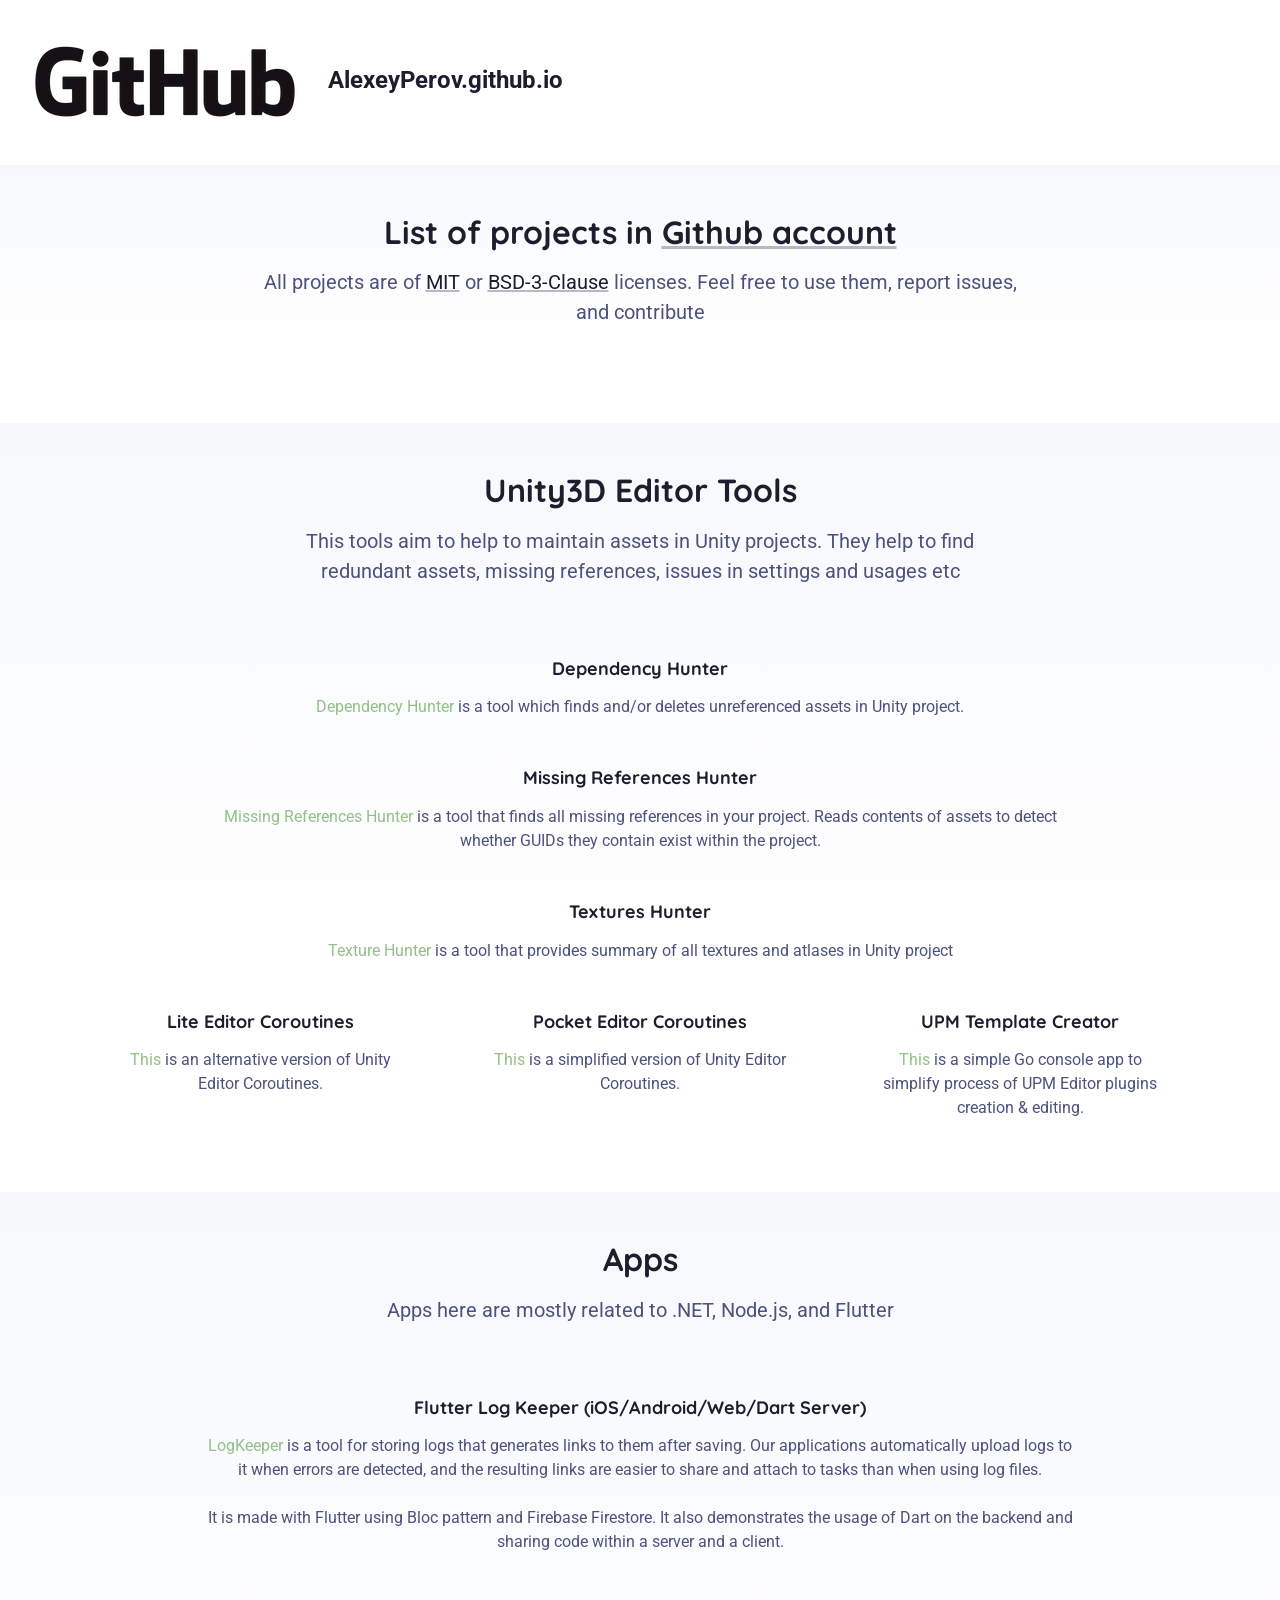
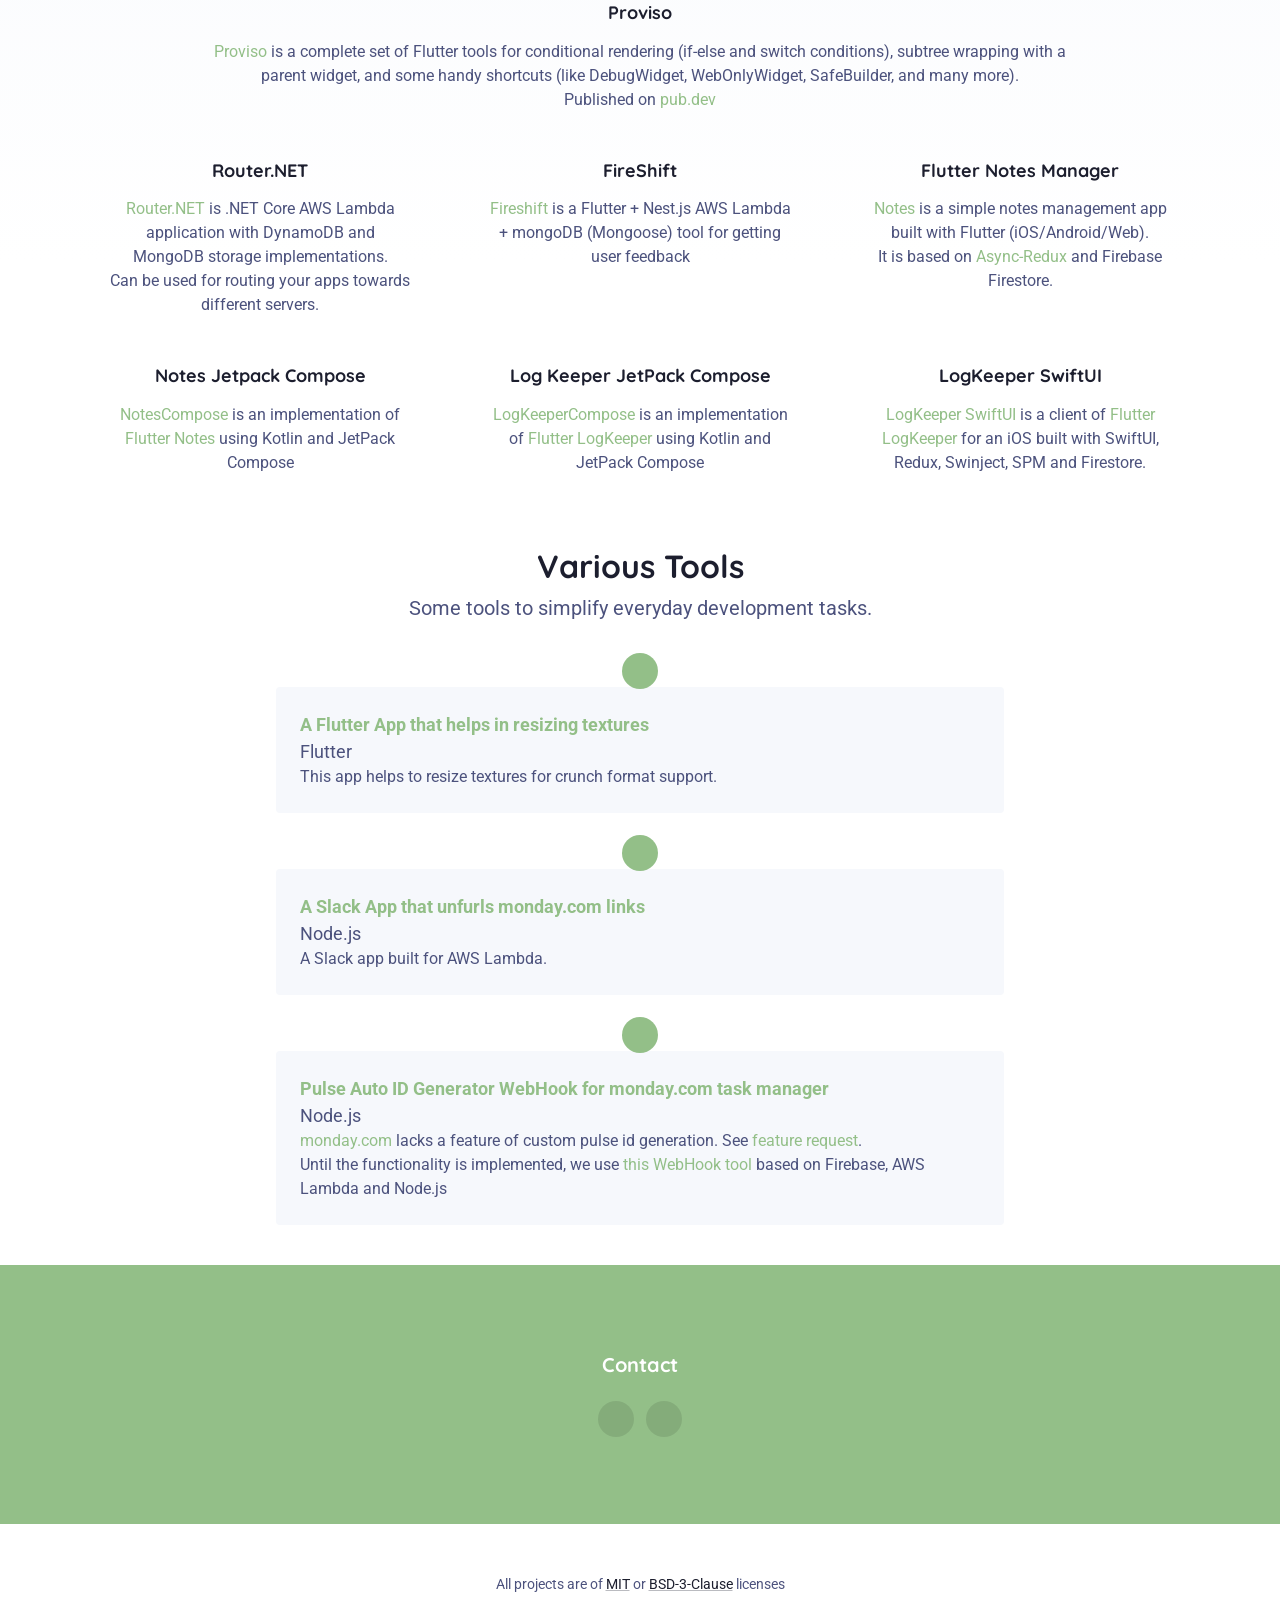
==== index.html @ a3d883c5 "Layout fixed (center alignment) and cleanup performed" ====
<!DOCTYPE html>
<html lang="en">
<head>
    <title>AlexeyPerov.github.io</title>

    <meta charset="utf-8">
    <meta name="viewport" content="width=device-width, initial-scale=1.0">
    <meta name="description" content="AlexeyPerov.github.io">
    <meta name="author" content="Alexey Perov">
    <link rel="shortcut icon" href="favicon.ico">

    <link href="https://fonts.googleapis.com/css?family=Quicksand:700|Roboto:400,400i,700&display=swap" rel="stylesheet">
    <script defer src="assets/fontawesome/js/all.min.js"></script>
    <link rel="stylesheet" href="assets/css/theme.css">

</head>

<body>
    <header class="header">
        <div class="branding">
            <div class="container-fluid position-relative py-3">
                <div class="logo-wrapper">
                    <div class="site-logo">
                        <a class="navbar-brand" href="https://github.com/AlexeyPerov">
                            <img class="logo-icon mr-2" src="assets/images/GitHub_Logo.png" alt="logo">
                            <span class="logo-text">AlexeyPerov.github.io</span>
                        </a>
                    </div>
                </div>
            </div>
        </div>
    </header>

    <section id="projects-section" class="samples-section theme-bg-light-gradient">
        <div class="container py-5">
            <h2 class="section-heading text-center mb-3">List of projects in <a class="theme-link" href="https://github.com/AlexeyPerov">Github account</a></h2>
            <div class="section-intro single-col-max mx-auto text-center mb-5">All projects are of <a class="theme-link" href="https://opensource.org/licenses/MIT">MIT</a> or <a class="theme-link" href="https://opensource.org/licenses/BSD-3-Clause">BSD-3-Clause</a> licenses. Feel free to use them, report issues, and contribute</div>
        </div>
    </section>

    <section id="unity-tools-section" class="samples-section theme-bg-light-gradient">
	    <div class="container py-5">
		    <h2 class="section-heading text-center mb-3">Unity3D Editor Tools</h2>
		    <div class="section-intro single-col-max mx-auto text-center mb-5">This tools aim to help to maintain assets in Unity projects. They help to find redundant assets, missing references, issues in settings and usages etc</div>
		    <div class="row text-center justify-content-center">

			    <div class="item col-12 col-lg-10">
				    <div class="item-inner p-3 p-lg-4">
					    <div class="item-header mb-3">
						    <div class="item-icon"><a href="https://github.com/AlexeyPerov/Unity-Dependencies-Hunter"><i class="fas fa-laptop-code" aria-hidden="true"></i></a></div>
						    <h3 class="item-heading">Dependency Hunter</h3>
					    </div>
					    <div class="item-desc">
							<a href="https://github.com/AlexeyPerov/Unity-Dependencies-Hunter">Dependency Hunter</a> is a tool which finds and/or deletes unreferenced assets in Unity project.
					    </div>
				    </div>
			    </div>

				<div class="item col-12 col-lg-10">
					<div class="item-inner p-3 p-lg-4">
						<div class="item-header mb-3">
							<div class="item-icon"><a href="https://github.com/AlexeyPerov/Unity-MissingReferences-Hunter"><i class="fas fa-laptop-code" aria-hidden="true"></i></a></div>
							<h3 class="item-heading">Missing References Hunter</h3>
						</div>
						<div class="item-desc">
							<a href="https://github.com/AlexeyPerov/Unity-MissingReferences-Hunter">Missing References Hunter</a> is a tool that finds all missing references in your project. Reads contents of assets to detect whether GUIDs they contain exist within the project.
						</div>
					</div>
				</div>


				<div class="item col-12 col-lg-10">
					<div class="item-inner p-3 p-lg-4">
						<div class="item-header mb-3">
							<div class="item-icon"><a href="https://github.com/AlexeyPerov/Unity-Textures-Hunter"><i class="fas fa-laptop-code" aria-hidden="true"></i></a></div>
							<h3 class="item-heading">Textures Hunter</h3>
						</div>
						<div class="item-desc">
							<a href="https://github.com/AlexeyPerov/Unity-Textures-Hunter">Texture Hunter</a> is a tool that provides summary of all textures and atlases in Unity project
						</div>
					</div>
				</div>

				<div class="item col-12 col-md-6 col-lg-4">
					<div class="item-inner p-3 p-lg-4">
						<div class="item-header mb-3">
							<div class="item-icon"><a href="https://github.com/AlexeyPerov/Unity-Lite-Editor-Coroutines"><i class="fas fa-laptop-code" aria-hidden="true"></i></a></div>
							<h3 class="item-heading">Lite Editor Coroutines</h3>
						</div>
						<div class="item-desc">
							<a href="https://github.com/AlexeyPerov/Unity-Lite-Editor-Coroutines">This</a> is an alternative version of Unity Editor Coroutines.
						</div>
					</div>
				</div>

				<div class="item col-12 col-md-6 col-lg-4">
					<div class="item-inner p-3 p-lg-4">
						<div class="item-header mb-3">
							<div class="item-icon"><a href="https://github.com/AlexeyPerov/Unity-Pocket-Editor-Coroutines"><i class="fas fa-laptop-code" aria-hidden="true"></i></a></div>
							<h3 class="item-heading">Pocket Editor Coroutines</h3>
						</div>
						<div class="item-desc">
							<a href="https://github.com/AlexeyPerov/Unity-Pocket-Editor-Coroutines">This</a> is a simplified version of Unity Editor Coroutines.
						</div>
					</div>
				</div>

				<div class="item col-12 col-md-6 col-lg-4">
					<div class="item-inner p-3 p-lg-4">
						<div class="item-header mb-3">
							<div class="item-icon"><a href="https://github.com/AlexeyPerov/Unity-Pocket-Editor-Coroutines"><i class="fa fa-sticky-note" aria-hidden="true"></i></a></div>
							<h3 class="item-heading">UPM Template Creator</h3>
						</div>
						<div class="item-desc">
							<a href="https://github.com/AlexeyPerov/Unity-Pocket-Editor-Coroutines">This</a> is a simple Go console app to simplify process of UPM Editor plugins creation & editing.
						</div>
					</div>
				</div>

		    </div>
	    </div>
    </section>

    <section id="apps-section" class="samples-section theme-bg-light-gradient">
	    <div class="container py-5">
		    <h2 class="section-heading text-center mb-3">Apps</h2>
		    <div class="section-intro single-col-max mx-auto text-center mb-5">Apps here are mostly related to .NET, Node.js, and Flutter</div>
		    <div class="row text-center justify-content-center">

			    <div class="item col-12 col-lg-10">
				    <div class="item-inner p-3 p-lg-4">
					    <div class="item-header mb-3">
						    <div class="item-icon"><a href="https://github.com/AlexeyPerov/Flutter-Log-Keeper-Tool"><i class="fas fa-laptop-code" aria-hidden="true"></i></a></div>
						    <h3 class="item-heading">Flutter Log Keeper (iOS/Android/Web/Dart Server)</h3>
					    </div>
					    <div class="item-desc">
							<a href="https://github.com/AlexeyPerov/Flutter-Log-Keeper-Tool">LogKeeper</a> is a tool for storing logs that generates links to them after saving.
							Our applications automatically upload logs to it when errors are detected, and the resulting links are easier to share and attach to tasks than when using log files.
							<br><br>It is made with Flutter using Bloc pattern and Firebase Firestore.
							It also demonstrates the usage of Dart on the backend and sharing code within a server and a client.
					    </div>
				    </div>
			    </div>

				<div class="item col-12 col-lg-10">
					<div class="item-inner p-3 p-lg-4">
						<div class="item-header mb-3">
							<div class="item-icon"><a href="https://github.com/AlexeyPerov/proviso"><i class="fas fa-laptop-code" aria-hidden="true"></i></a></div>
							<h3 class="item-heading">Proviso</h3>
						</div>
						<div class="item-desc">
							<a href="https://github.com/AlexeyPerov/proviso">Proviso</a> is a complete set of Flutter tools for conditional rendering (if-else and switch conditions),
							subtree wrapping with a parent widget, and some handy shortcuts (like DebugWidget, WebOnlyWidget, SafeBuilder, and many more).<br>
							Published on <a href="https://pub.dev/packages/proviso">pub.dev</a>
						</div>
					</div>
				</div>

				<div class="item col-12 col-md-6 col-lg-4">
					<div class="item-inner p-3 p-lg-4">
						<div class="item-header mb-3">
							<div class="item-icon"><a href="https://github.com/AlexeyPerov/Router.NET"><i class="fas fa-laptop-code" aria-hidden="true"></i></a></div>
							<h3 class="item-heading">Router.NET</h3>
						</div>
						<div class="item-desc">
							<a href="https://github.com/AlexeyPerov/Router.NET">Router.NET</a> is .NET Core AWS Lambda application with DynamoDB and MongoDB storage implementations.<br>
							Can be used for routing your apps towards different servers.
						</div>
					</div>
				</div>

				<div class="item col-12 col-md-6 col-lg-4">
					<div class="item-inner p-3 p-lg-4">
						<div class="item-header mb-3">
							<div class="item-icon"><a href="https://github.com/AlexeyPerov/FireShift"><i class="fas fa-laptop-code" aria-hidden="true"></i></a></div>
							<h3 class="item-heading">FireShift</h3>
						</div>
						<div class="item-desc">
							<a href="https://github.com/AlexeyPerov/FireShift">Fireshift</a> is a Flutter + Nest.js AWS Lambda + mongoDB (Mongoose) tool for getting user feedback
						</div>
					</div>
				</div>

				<div class="item col-12 col-md-6 col-lg-4">
					<div class="item-inner p-3 p-lg-4">
						<div class="item-header mb-3">
							<div class="item-icon"><a href="https://github.com/AlexeyPerov/Flutter-Notes"><i class="fa fa-sticky-note" aria-hidden="true"></i></a></div>
							<h3 class="item-heading">Flutter Notes Manager</h3>
						</div>
						<div class="item-desc">
							<a href="https://github.com/AlexeyPerov/Flutter-Notes">Notes</a> is a simple notes management app built with Flutter (iOS/Android/Web).
							<br>It is based on <a href="https://pub.dev/packages/async_redux">Async-Redux</a> and Firebase Firestore.
						</div>
					</div>
				</div>
			    <div class="item col-12 col-md-6 col-lg-4">
				    <div class="item-inner p-3 p-lg-4">
					    <div class="item-header mb-3">
						    <div class="item-icon"><a href="https://github.com/AlexeyPerov/NotesCompose"><i class="fa fa-sticky-note" aria-hidden="true"></i></a></div>
						    <h3 class="item-heading">Notes Jetpack Compose</h3>
					    </div>
					    <div class="item-desc">
							<a href="https://github.com/AlexeyPerov/NotesCompose">NotesCompose</a> is an implementation of <a href="https://github.com/AlexeyPerov/Flutter-Notes">Flutter Notes</a>
							using Kotlin and JetPack Compose
					    </div>
				    </div>
			    </div>

				<div class="item col-12 col-md-6 col-lg-4">
					<div class="item-inner p-3 p-lg-4">
						<div class="item-header mb-3">
							<div class="item-icon"><a href="https://github.com/AlexeyPerov/LogKeeper-JetPackCompose"><i class="fas fa-laptop-code" aria-hidden="true"></i></a></div>
							<h3 class="item-heading">Log Keeper JetPack Compose</h3>
						</div>
						<div class="item-desc">
							<a href="https://github.com/AlexeyPerov/LogKeeper-JetPackCompose">LogKeeperCompose</a> is an implementation of <a href="https://github.com/AlexeyPerov/Flutter-Log-Keeper-Tool">Flutter LogKeeper</a>
							using Kotlin and JetPack Compose
						</div>
					</div>
				</div>
				<div class="item col-12 col-md-6 col-lg-4">
					<div class="item-inner p-3 p-lg-4">
						<div class="item-header mb-3">
							<div class="item-icon"><a href="https://github.com/AlexeyPerov/LogKeeperSwift"><i class="fas fa-laptop-code" aria-hidden="true"></i></a></div>
							<h3 class="item-heading">LogKeeper SwiftUI</h3>
						</div>
						<div class="item-desc">
							<a href="https://github.com/AlexeyPerov/LogKeeperSwift">LogKeeper SwiftUI</a> is a client of <a href="https://github.com/AlexeyPerov/Flutter-Log-Keeper-Tool">Flutter LogKeeper</a> for an iOS built with SwiftUI, Redux, Swinject, SPM and Firestore.
						</div>
					</div>
				</div>

		    </div>
	    </div>
    </section>


    <section id="tools-section" class="tools-section">
	    <div class="container">
		    <h2 class="section-heading text-center">Various Tools</h2>
		    <div class="section-intro text-center single-col-max mx-auto mb-5">Some tools to simplify everyday development tasks.</div>
		    <div class="row justify-content-center">
			   
                <div class="item col-12 col-lg-8 p-3 mb-4">
					<div class="item-inner theme-bg-light rounded p-4">
						<div class="source media flex-column flex-md-row align-items-center">
							<div class="source-info media-body text-center text-md-left">
								<div class="source-title"><a href="https://github.com/AlexeyPerov/crunch_textures"><b>A Flutter App that helps in resizing textures</b></a></div>
								<div class="source-name">Flutter</div>
							</div>
						</div>
						<div class="item-desc">This app helps to resize textures for crunch format support.</div>
					</div>
                    <div class="icon-holder"><i class="fa fa-binoculars"></i></div>
                </div>
                <div class="item col-12 col-lg-8 p-3 mb-4">
					<div class="item-inner theme-bg-light rounded p-4">
						<div class="source media flex-column flex-md-row align-items-center">
							<div class="source-info media-body text-center text-md-left">
								<div class="source-title"><a href="https://github.com/AlexeyPerov/monday_slack_unfurl"><b>A Slack App that unfurls monday.com links</b></a></div>
								<div class="source-name">Node.js</div>
							</div>
						</div>
						<div class="item-desc">A Slack app built for AWS Lambda.</div>
					</div>
					<div class="icon-holder"><i class="fab fa-node-js"></i></div>
				</div>
                <div class="item col-12 col-lg-8 p-3 mb-4">
                    <div class="item-inner theme-bg-light rounded p-4">
                        <div class="source media flex-column flex-md-row align-items-center">
                            <div class="source-info media-body text-center text-md-left">
                                <div class="source-title"><a href="https://github.com/AlexeyPerov/Monday.com-Auto-ID-generator"><b>Pulse Auto ID Generator WebHook for monday.com task manager</b></a></div>
                                <div class="source-name">Node.js</div>
                            </div>
                        </div>
                        <div class="item-desc"><a href="https://monday.com/">monday.com</a> lacks a feature of custom pulse id generation. See <a href="https://community.monday.com/t/custom-numbering-of-pulses/855/35">feature request</a>.<br>
                            Until the functionality is implemented, we use <a href="https://github.com/AlexeyPerov/Monday.com-Auto-ID-generator">this WebHook tool</a> based on Firebase, AWS Lambda and Node.js
                        </div>
                    </div>
                    <div class="icon-holder"><i class="fab fa-node-js"></i></div>
                </div>
            </div>
        </div>
    </section>

    <section id="about-section" class="about-section section theme-bg-primary py-5">
        <div class="container py-3">
            <div class="author-bio single-col-max mx-auto">
                <div class="author-links text-center pt-4">
                    <h5 class="text-white mb-4">Contact</h5>
                    <ul class="social-list list-unstyled">
                        <li class="list-inline-item"><a href="https://www.linkedin.com/in/alexey-perov-4669b375/"><i class="fab fa-linkedin"></i></a></li>
                        <li class="list-inline-item"><a href="https://github.com/AlexeyPerov"><i class="fab fa-github-alt"></i></a></li>
                    </ul>
                </div>
            </div>
        </div>
    </section>

    <footer class="footer">
        <div class="footer-bottom text-center py-5">
            <small class="copyright">All projects are of <a class="theme-link" href="https://opensource.org/licenses/MIT">MIT</a> or <a class="theme-link" href="https://opensource.org/licenses/BSD-3-Clause">BSD-3-Clause</a> licenses</small>
        </div>
    </footer>

</body>
</html>
---- assets/css/theme.css ----
:root {
    --blue: #007bff;
    --indigo: #6610f2;
    --purple: #6f42c1;
    --pink: #e83e8c;
    --red: #dc3545;
    --orange: #fd7e14;
    --yellow: #ffc107;
    --green: #28a745;
    --teal: #20c997;
    --cyan: #17a2b8;
    --white: #fff;
    --gray: #9ea3c4;
    --gray-dark: #60669d;
    --primary: #93bf88;
    --secondary: #4c527d;
    --success: #28a745;
    --info: #17a2b8;
    --warning: #ffc107;
    --danger: #dc3545;
    --light: #fff;
    --dark: #60669d;
    --breakpoint-xs: 0;
    --breakpoint-sm: 576px;
    --breakpoint-md: 768px;
    --breakpoint-lg: 992px;
    --breakpoint-xl: 1200px;
    --font-family-sans-serif: -apple-system, BlinkMacSystemFont, "Segoe UI", Roboto, "Helvetica Neue", Arial, "Noto Sans", sans-serif, "Apple Color Emoji", "Segoe UI Emoji", "Segoe UI Symbol", "Noto Color Emoji";
    --font-family-monospace: SFMono-Regular, Menlo, Monaco, Consolas, "Liberation Mono", "Courier New", monospace
}

*, ::after, ::before {
    box-sizing: border-box
}

html {
    font-family: sans-serif;
    line-height: 1.15;
    -webkit-text-size-adjust: 100%;
    -webkit-tap-highlight-color: transparent
}

footer, header, main, section {
    display: block
}

body {
    margin: 0;
    font-family: -apple-system, BlinkMacSystemFont, "Segoe UI", Roboto, "Helvetica Neue", Arial, "Noto Sans", sans-serif, "Apple Color Emoji", "Segoe UI Emoji", "Segoe UI Symbol", "Noto Color Emoji";
    font-size: 1rem;
    font-weight: 400;
    line-height: 1.5;
    color: #1c1e2e;
    text-align: left;
    background-color: #fff
}

[tabindex="-1"]:focus:not(:focus-visible) {
    outline: 0 !important
}

h1, h2, h3, h4, h5, h6 {
    margin-top: 0;
    margin-bottom: .5rem
}

p {
    margin-top: 0;
    margin-bottom: 1rem
}

ul {
    margin-top: 0;
    margin-bottom: 1rem
}

ul ul {
    margin-bottom: 0
}

b {
    font-weight: bolder
}

small {
    font-size: 80%
}

a {
    color: #93bf88;
    text-decoration: none;
    background-color: transparent
}

a:hover {
    color: #b6450f;
    text-decoration: underline
}

a:not([href]):not([class]) {
    color: inherit;
    text-decoration: none
}

a:not([href]):not([class]):hover {
    color: inherit;
    text-decoration: none
}

code {
    font-family: SFMono-Regular, Menlo, Monaco, Consolas, "Liberation Mono", "Courier New", monospace;
    font-size: 1em
}

img {
    vertical-align: middle;
    border-style: none
}

[role=button] {
    cursor: pointer
}

[type=button], [type=reset], [type=submit] {
    -webkit-appearance: button
}

[type=button]:not(:disabled), [type=reset]:not(:disabled), [type=submit]:not(:disabled) {
    cursor: pointer
}

[type=button]::-moz-focus-inner, [type=reset]::-moz-focus-inner, [type=submit]::-moz-focus-inner {
    padding: 0;
    border-style: none
}

[type=number]::-webkit-inner-spin-button, [type=number]::-webkit-outer-spin-button {
    height: auto
}

[type=search] {
    outline-offset: -2px;
    -webkit-appearance: none
}

[type=search]::-webkit-search-decoration {
    -webkit-appearance: none
}

::-webkit-file-upload-button {
    font: inherit;
    -webkit-appearance: button
}

[hidden] {
    display: none !important
}

.h1, .h2, .h3, .h4, .h5, .h6, h1, h2, h3, h4, h5, h6 {
    margin-bottom: .5rem;
    font-weight: 500;
    line-height: 1.2
}

.h1, h1 {
    font-size: 2.5rem
}

.h2, h2 {
    font-size: 2rem
}

.h3, h3 {
    font-size: 1.75rem
}

.h4, h4 {
    font-size: 1.5rem
}

.h5, h5 {
    font-size: 1.25rem
}

.h6, h6 {
    font-size: 1rem
}

.display-1 {
    font-size: 6rem;
    font-weight: 300;
    line-height: 1.2
}

.display-2 {
    font-size: 5.5rem;
    font-weight: 300;
    line-height: 1.2
}

.display-3 {
    font-size: 4.5rem;
    font-weight: 300;
    line-height: 1.2
}

.display-4 {
    font-size: 3.5rem;
    font-weight: 300;
    line-height: 1.2
}

.small, small {
    font-size: 80%;
    font-weight: 400
}

.list-unstyled {
    padding-left: 0;
    list-style: none
}

.list-inline {
    padding-left: 0;
    list-style: none
}

.list-inline-item {
    display: inline-block
}

.list-inline-item:not(:last-child) {
    margin-right: .5rem
}

.img-fluid {
    max-width: 100%;
    height: auto
}

code {
    font-size: 87.5%;
    color: #e83e8c;
    word-wrap: break-word
}

a > code {
    color: inherit
}

.container, .container-fluid, .container-lg, .container-md {
    width: 100%;
    padding-right: 15px;
    padding-left: 15px;
    margin-right: auto;
    margin-left: auto
}

@media (min-width: 576px) {
    .container {
        max-width: 540px
    }
}

@media (min-width: 768px) {
    .container, .container-md {
        max-width: 720px
    }
}

@media (min-width: 992px) {
    .container, .container-lg, .container-md {
        max-width: 960px
    }
}

@media (min-width: 1200px) {
    .container, .container-lg, .container-md {
        max-width: 1140px
    }
}

.row {
    display: flex;
    flex-wrap: wrap;
    margin-right: -15px;
    margin-left: -15px
}

.col, .col-1, .col-10, .col-11, .col-12, .col-2, .col-3, .col-4, .col-5, .col-6, .col-7, .col-8, .col-9, .col-auto, .col-lg, .col-lg-1, .col-lg-10, .col-lg-11, .col-lg-12, .col-lg-2, .col-lg-3, .col-lg-4, .col-lg-5, .col-lg-6, .col-lg-7, .col-lg-8, .col-lg-9, .col-lg-auto, .col-md, .col-md-1, .col-md-10, .col-md-11, .col-md-12, .col-md-2, .col-md-3, .col-md-4, .col-md-5, .col-md-6, .col-md-7, .col-md-8, .col-md-9, .col-md-auto {
    position: relative;
    width: 100%;
    padding-right: 15px;
    padding-left: 15px
}

.col {
    flex-basis: 0;
    flex-grow: 1;
    max-width: 100%
}

.col-auto {
    flex: 0 0 auto;
    width: auto;
    max-width: 100%
}

.col-1 {
    flex: 0 0 8.3333333333%;
    max-width: 8.3333333333%
}

.col-2 {
    flex: 0 0 16.6666666667%;
    max-width: 16.6666666667%
}

.col-3 {
    flex: 0 0 25%;
    max-width: 25%
}

.col-4 {
    flex: 0 0 33.3333333333%;
    max-width: 33.3333333333%
}

.col-5 {
    flex: 0 0 41.6666666667%;
    max-width: 41.6666666667%
}

.col-6 {
    flex: 0 0 50%;
    max-width: 50%
}

.col-7 {
    flex: 0 0 58.3333333333%;
    max-width: 58.3333333333%
}

.col-8 {
    flex: 0 0 66.6666666667%;
    max-width: 66.6666666667%
}

.col-9 {
    flex: 0 0 75%;
    max-width: 75%
}

.col-10 {
    flex: 0 0 83.3333333333%;
    max-width: 83.3333333333%
}

.col-11 {
    flex: 0 0 91.6666666667%;
    max-width: 91.6666666667%
}

.col-12 {
    flex: 0 0 100%;
    max-width: 100%
}

.order-0 {
    order: 0
}

.order-1 {
    order: 1
}

.order-2 {
    order: 2
}

.order-3 {
    order: 3
}

.order-4 {
    order: 4
}

.order-5 {
    order: 5
}

.order-6 {
    order: 6
}

.order-7 {
    order: 7
}

.order-8 {
    order: 8
}

.order-9 {
    order: 9
}

.order-10 {
    order: 10
}

.order-11 {
    order: 11
}

.order-12 {
    order: 12
}

@media (min-width: 768px) {
    .col-md {
        flex-basis: 0;
        flex-grow: 1;
        max-width: 100%
    }

    .col-md-auto {
        flex: 0 0 auto;
        width: auto;
        max-width: 100%
    }

    .col-md-1 {
        flex: 0 0 8.3333333333%;
        max-width: 8.3333333333%
    }

    .col-md-2 {
        flex: 0 0 16.6666666667%;
        max-width: 16.6666666667%
    }

    .col-md-3 {
        flex: 0 0 25%;
        max-width: 25%
    }

    .col-md-4 {
        flex: 0 0 33.3333333333%;
        max-width: 33.3333333333%
    }

    .col-md-5 {
        flex: 0 0 41.6666666667%;
        max-width: 41.6666666667%
    }

    .col-md-6 {
        flex: 0 0 50%;
        max-width: 50%
    }

    .col-md-7 {
        flex: 0 0 58.3333333333%;
        max-width: 58.3333333333%
    }

    .col-md-8 {
        flex: 0 0 66.6666666667%;
        max-width: 66.6666666667%
    }

    .col-md-9 {
        flex: 0 0 75%;
        max-width: 75%
    }

    .col-md-10 {
        flex: 0 0 83.3333333333%;
        max-width: 83.3333333333%
    }

    .col-md-11 {
        flex: 0 0 91.6666666667%;
        max-width: 91.6666666667%
    }

    .col-md-12 {
        flex: 0 0 100%;
        max-width: 100%
    }

    .order-md-0 {
        order: 0
    }

    .order-md-1 {
        order: 1
    }

    .order-md-2 {
        order: 2
    }

    .order-md-3 {
        order: 3
    }

    .order-md-4 {
        order: 4
    }

    .order-md-5 {
        order: 5
    }

    .order-md-6 {
        order: 6
    }

    .order-md-7 {
        order: 7
    }

    .order-md-8 {
        order: 8
    }

    .order-md-9 {
        order: 9
    }

    .order-md-10 {
        order: 10
    }

    .order-md-11 {
        order: 11
    }

    .order-md-12 {
        order: 12
    }
}

@media (min-width: 992px) {
    .col-lg {
        flex-basis: 0;
        flex-grow: 1;
        max-width: 100%
    }

    .col-lg-auto {
        flex: 0 0 auto;
        width: auto;
        max-width: 100%
    }

    .col-lg-1 {
        flex: 0 0 8.3333333333%;
        max-width: 8.3333333333%
    }

    .col-lg-2 {
        flex: 0 0 16.6666666667%;
        max-width: 16.6666666667%
    }

    .col-lg-3 {
        flex: 0 0 25%;
        max-width: 25%
    }

    .col-lg-4 {
        flex: 0 0 33.3333333333%;
        max-width: 33.3333333333%
    }

    .col-lg-5 {
        flex: 0 0 41.6666666667%;
        max-width: 41.6666666667%
    }

    .col-lg-6 {
        flex: 0 0 50%;
        max-width: 50%
    }

    .col-lg-7 {
        flex: 0 0 58.3333333333%;
        max-width: 58.3333333333%
    }

    .col-lg-8 {
        flex: 0 0 66.6666666667%;
        max-width: 66.6666666667%
    }

    .col-lg-9 {
        flex: 0 0 75%;
        max-width: 75%
    }

    .col-lg-10 {
        flex: 0 0 83.3333333333%;
        max-width: 83.3333333333%
    }

    .col-lg-11 {
        flex: 0 0 91.6666666667%;
        max-width: 91.6666666667%
    }

    .col-lg-12 {
        flex: 0 0 100%;
        max-width: 100%
    }

    .order-lg-0 {
        order: 0
    }

    .order-lg-1 {
        order: 1
    }

    .order-lg-2 {
        order: 2
    }

    .order-lg-3 {
        order: 3
    }

    .order-lg-4 {
        order: 4
    }

    .order-lg-5 {
        order: 5
    }

    .order-lg-6 {
        order: 6
    }

    .order-lg-7 {
        order: 7
    }

    .order-lg-8 {
        order: 8
    }

    .order-lg-9 {
        order: 9
    }

    .order-lg-10 {
        order: 10
    }

    .order-lg-11 {
        order: 11
    }

    .order-lg-12 {
        order: 12
    }
}

.navbar {
    position: relative;
    display: flex;
    flex-wrap: wrap;
    align-items: center;
    justify-content: space-between;
    padding: .5rem 1rem
}

.navbar .container, .navbar .container-fluid, .navbar .container-lg, .navbar .container-md {
    display: flex;
    flex-wrap: wrap;
    align-items: center;
    justify-content: space-between
}

.navbar-brand {
    display: inline-block;
    padding-top: .3125rem;
    padding-bottom: .3125rem;
    margin-right: 1rem;
    font-size: 1.25rem;
    line-height: inherit;
    white-space: nowrap
}

.navbar-brand:focus, .navbar-brand:hover {
    text-decoration: none
}

.navbar-text {
    display: inline-block;
    padding-top: .5rem;
    padding-bottom: .5rem
}

.navbar-light .navbar-brand {
    color: rgba(0, 0, 0, .9)
}

.navbar-light .navbar-brand:focus, .navbar-light .navbar-brand:hover {
    color: rgba(0, 0, 0, .9)
}

.navbar-light .navbar-text {
    color: rgba(0, 0, 0, .5)
}

.navbar-light .navbar-text a {
    color: rgba(0, 0, 0, .9)
}

.navbar-light .navbar-text a:focus, .navbar-light .navbar-text a:hover {
    color: rgba(0, 0, 0, .9)
}

@-webkit-keyframes progress-bar-stripes {
    from {
        background-position: 1rem 0
    }
    to {
        background-position: 0 0
    }
}

@keyframes progress-bar-stripes {
    from {
        background-position: 1rem 0
    }
    to {
        background-position: 0 0
    }
}

.media {
    display: flex;
    align-items: stretch
}

.media-body {
    flex: 1
}

@-webkit-keyframes spinner-border {
    to {
        transform: rotate(360deg)
    }
}

@keyframes spinner-border {
    to {
        transform: rotate(360deg)
    }
}

@-webkit-keyframes spinner-grow {
    0% {
        transform: scale(0)
    }
    50% {
        opacity: 1;
        transform: none
    }
}

@keyframes spinner-grow {
    0% {
        transform: scale(0)
    }
    50% {
        opacity: 1;
        transform: none
    }
}

.align-top {
    vertical-align: top !important
}

.align-bottom {
    vertical-align: bottom !important
}

.align-text-bottom {
    vertical-align: text-bottom !important
}

.align-text-top {
    vertical-align: text-top !important
}

.bg-primary {
    background-color: #93bf88 !important
}

a.bg-primary:focus, a.bg-primary:hover {
    background-color: #cd4e11 !important
}

.bg-info {
    background-color: #17a2b8 !important
}

a.bg-info:focus, a.bg-info:hover {
    background-color: #117a8b !important
}

.bg-light {
    background-color: #fff !important
}

a.bg-light:focus, a.bg-light:hover {
    background-color: #dfe1ec !important
}

.bg-white {
    background-color: #fff !important
}

.rounded {
    border-radius: .25rem !important
}

.rounded-top {
    border-top-left-radius: .25rem !important;
    border-top-right-radius: .25rem !important
}

.rounded-bottom {
    border-bottom-right-radius: .25rem !important;
    border-bottom-left-radius: .25rem !important
}

.rounded-left {
    border-top-left-radius: .25rem !important;
    border-bottom-left-radius: .25rem !important
}

.rounded-lg {
    border-radius: .3rem !important
}

.rounded-0 {
    border-radius: 0 !important
}

.d-inline {
    display: inline !important
}

.d-flex {
    display: flex !important
}

.d-inline-flex {
    display: inline-flex !important
}

@media (min-width: 768px) {
    .d-md-inline {
        display: inline !important
    }

    .d-md-flex {
        display: flex !important
    }

    .d-md-inline-flex {
        display: inline-flex !important
    }
}

@media (min-width: 992px) {
    .d-lg-inline {
        display: inline !important
    }

    .d-lg-flex {
        display: flex !important
    }

    .d-lg-inline-flex {
        display: inline-flex !important
    }
}

.flex-row {
    flex-direction: row !important
}

.flex-column {
    flex-direction: column !important
}

.justify-content-center {
    justify-content: center !important
}

.align-items-center {
    align-items: center !important
}

.align-content-center {
    align-content: center !important
}

@media (min-width: 768px) {
    .flex-md-row {
        flex-direction: row !important
    }

    .flex-md-column {
        flex-direction: column !important
    }

    .justify-content-md-center {
        justify-content: center !important
    }

    .align-items-md-center {
        align-items: center !important
    }

    .align-content-md-center {
        align-content: center !important
    }
}

@media (min-width: 992px) {
    .flex-lg-row {
        flex-direction: row !important
    }

    .flex-lg-column {
        flex-direction: column !important
    }

    .justify-content-lg-center {
        justify-content: center !important
    }

    .align-items-lg-center {
        align-items: center !important
    }

    .align-content-lg-center {
        align-content: center !important
    }
}

.position-relative {
    position: relative !important
}

.position-sticky {
    position: -webkit-sticky !important;
    position: sticky !important
}

@supports ((position:-webkit-sticky) or (position:sticky)) {
    .sticky-top {
        position: -webkit-sticky;
        position: sticky;
        top: 0;
        z-index: 1020
    }
}

.h-25 {
    height: 25% !important
}

.h-50 {
    height: 50% !important
}

.h-75 {
    height: 75% !important
}

.h-100 {
    height: 100% !important
}

.h-auto {
    height: auto !important
}

.m-0 {
    margin: 0 !important
}

.mr-0, .mx-0 {
    margin-right: 0 !important
}

.mb-0 {
    margin-bottom: 0 !important
}

.mx-0 {
    margin-left: 0 !important
}

.m-1 {
    margin: .25rem !important
}

.mr-1, .mx-1 {
    margin-right: .25rem !important
}

.mb-1 {
    margin-bottom: .25rem !important
}

.mx-1 {
    margin-left: .25rem !important
}

.m-2 {
    margin: .5rem !important
}

.mr-2, .mx-2 {
    margin-right: .5rem !important
}

.mb-2 {
    margin-bottom: .5rem !important
}

.mx-2 {
    margin-left: .5rem !important
}

.m-3 {
    margin: 1rem !important
}

.mr-3, .mx-3 {
    margin-right: 1rem !important
}

.mb-3 {
    margin-bottom: 1rem !important
}

.mx-3 {
    margin-left: 1rem !important
}

.m-4 {
    margin: 1.5rem !important
}

.mr-4, .mx-4 {
    margin-right: 1.5rem !important
}

.mb-4 {
    margin-bottom: 1.5rem !important
}

.mx-4 {
    margin-left: 1.5rem !important
}

.m-5 {
    margin: 3rem !important
}

.mr-5, .mx-5 {
    margin-right: 3rem !important
}

.mb-5 {
    margin-bottom: 3rem !important
}

.mx-5 {
    margin-left: 3rem !important
}

.p-0 {
    padding: 0 !important
}

.pt-0, .py-0 {
    padding-top: 0 !important
}

.py-0 {
    padding-bottom: 0 !important
}

.p-1 {
    padding: .25rem !important
}

.pt-1, .py-1 {
    padding-top: .25rem !important
}

.py-1 {
    padding-bottom: .25rem !important
}

.p-2 {
    padding: .5rem !important
}

.pt-2, .py-2 {
    padding-top: .5rem !important
}

.py-2 {
    padding-bottom: .5rem !important
}

.p-3 {
    padding: 1rem !important
}

.pt-3, .py-3 {
    padding-top: 1rem !important
}

.py-3 {
    padding-bottom: 1rem !important
}

.p-4 {
    padding: 1.5rem !important
}

.pt-4, .py-4 {
    padding-top: 1.5rem !important
}

.py-4 {
    padding-bottom: 1.5rem !important
}

.p-5 {
    padding: 3rem !important
}

.pt-5, .py-5 {
    padding-top: 3rem !important
}

.py-5 {
    padding-bottom: 3rem !important
}

.m-auto {
    margin: auto !important
}

.mr-auto, .mx-auto {
    margin-right: auto !important
}

.mb-auto {
    margin-bottom: auto !important
}

.mx-auto {
    margin-left: auto !important
}

@media (min-width: 768px) {
    .m-md-0 {
        margin: 0 !important
    }

    .mr-md-0, .mx-md-0 {
        margin-right: 0 !important
    }

    .mb-md-0 {
        margin-bottom: 0 !important
    }

    .mx-md-0 {
        margin-left: 0 !important
    }

    .m-md-1 {
        margin: .25rem !important
    }

    .mr-md-1, .mx-md-1 {
        margin-right: .25rem !important
    }

    .mb-md-1 {
        margin-bottom: .25rem !important
    }

    .mx-md-1 {
        margin-left: .25rem !important
    }

    .m-md-2 {
        margin: .5rem !important
    }

    .mr-md-2, .mx-md-2 {
        margin-right: .5rem !important
    }

    .mb-md-2 {
        margin-bottom: .5rem !important
    }

    .mx-md-2 {
        margin-left: .5rem !important
    }

    .m-md-3 {
        margin: 1rem !important
    }

    .mr-md-3, .mx-md-3 {
        margin-right: 1rem !important
    }

    .mb-md-3 {
        margin-bottom: 1rem !important
    }

    .mx-md-3 {
        margin-left: 1rem !important
    }

    .m-md-4 {
        margin: 1.5rem !important
    }

    .mr-md-4, .mx-md-4 {
        margin-right: 1.5rem !important
    }

    .mb-md-4 {
        margin-bottom: 1.5rem !important
    }

    .mx-md-4 {
        margin-left: 1.5rem !important
    }

    .m-md-5 {
        margin: 3rem !important
    }

    .mr-md-5, .mx-md-5 {
        margin-right: 3rem !important
    }

    .mb-md-5 {
        margin-bottom: 3rem !important
    }

    .mx-md-5 {
        margin-left: 3rem !important
    }

    .p-md-0 {
        padding: 0 !important
    }

    .pt-md-0, .py-md-0 {
        padding-top: 0 !important
    }

    .py-md-0 {
        padding-bottom: 0 !important
    }

    .p-md-1 {
        padding: .25rem !important
    }

    .pt-md-1, .py-md-1 {
        padding-top: .25rem !important
    }

    .py-md-1 {
        padding-bottom: .25rem !important
    }

    .p-md-2 {
        padding: .5rem !important
    }

    .pt-md-2, .py-md-2 {
        padding-top: .5rem !important
    }

    .py-md-2 {
        padding-bottom: .5rem !important
    }

    .p-md-3 {
        padding: 1rem !important
    }

    .pt-md-3, .py-md-3 {
        padding-top: 1rem !important
    }

    .py-md-3 {
        padding-bottom: 1rem !important
    }

    .p-md-4 {
        padding: 1.5rem !important
    }

    .pt-md-4, .py-md-4 {
        padding-top: 1.5rem !important
    }

    .py-md-4 {
        padding-bottom: 1.5rem !important
    }

    .p-md-5 {
        padding: 3rem !important
    }

    .pt-md-5, .py-md-5 {
        padding-top: 3rem !important
    }

    .py-md-5 {
        padding-bottom: 3rem !important
    }

    .m-md-auto {
        margin: auto !important
    }

    .mr-md-auto, .mx-md-auto {
        margin-right: auto !important
    }

    .mb-md-auto {
        margin-bottom: auto !important
    }

    .mx-md-auto {
        margin-left: auto !important
    }
}

@media (min-width: 992px) {
    .m-lg-0 {
        margin: 0 !important
    }

    .mr-lg-0, .mx-lg-0 {
        margin-right: 0 !important
    }

    .mb-lg-0 {
        margin-bottom: 0 !important
    }

    .mx-lg-0 {
        margin-left: 0 !important
    }

    .m-lg-1 {
        margin: .25rem !important
    }

    .mr-lg-1, .mx-lg-1 {
        margin-right: .25rem !important
    }

    .mb-lg-1 {
        margin-bottom: .25rem !important
    }

    .mx-lg-1 {
        margin-left: .25rem !important
    }

    .m-lg-2 {
        margin: .5rem !important
    }

    .mr-lg-2, .mx-lg-2 {
        margin-right: .5rem !important
    }

    .mb-lg-2 {
        margin-bottom: .5rem !important
    }

    .mx-lg-2 {
        margin-left: .5rem !important
    }

    .m-lg-3 {
        margin: 1rem !important
    }

    .mr-lg-3, .mx-lg-3 {
        margin-right: 1rem !important
    }

    .mb-lg-3 {
        margin-bottom: 1rem !important
    }

    .mx-lg-3 {
        margin-left: 1rem !important
    }

    .m-lg-4 {
        margin: 1.5rem !important
    }

    .mr-lg-4, .mx-lg-4 {
        margin-right: 1.5rem !important
    }

    .mb-lg-4 {
        margin-bottom: 1.5rem !important
    }

    .mx-lg-4 {
        margin-left: 1.5rem !important
    }

    .m-lg-5 {
        margin: 3rem !important
    }

    .mr-lg-5, .mx-lg-5 {
        margin-right: 3rem !important
    }

    .mb-lg-5 {
        margin-bottom: 3rem !important
    }

    .mx-lg-5 {
        margin-left: 3rem !important
    }

    .p-lg-0 {
        padding: 0 !important
    }

    .pt-lg-0, .py-lg-0 {
        padding-top: 0 !important
    }

    .py-lg-0 {
        padding-bottom: 0 !important
    }

    .p-lg-1 {
        padding: .25rem !important
    }

    .pt-lg-1, .py-lg-1 {
        padding-top: .25rem !important
    }

    .py-lg-1 {
        padding-bottom: .25rem !important
    }

    .p-lg-2 {
        padding: .5rem !important
    }

    .pt-lg-2, .py-lg-2 {
        padding-top: .5rem !important
    }

    .py-lg-2 {
        padding-bottom: .5rem !important
    }

    .p-lg-3 {
        padding: 1rem !important
    }

    .pt-lg-3, .py-lg-3 {
        padding-top: 1rem !important
    }

    .py-lg-3 {
        padding-bottom: 1rem !important
    }

    .p-lg-4 {
        padding: 1.5rem !important
    }

    .pt-lg-4, .py-lg-4 {
        padding-top: 1.5rem !important
    }

    .py-lg-4 {
        padding-bottom: 1.5rem !important
    }

    .p-lg-5 {
        padding: 3rem !important
    }

    .pt-lg-5, .py-lg-5 {
        padding-top: 3rem !important
    }

    .py-lg-5 {
        padding-bottom: 3rem !important
    }

    .m-lg-auto {
        margin: auto !important
    }

    .mr-lg-auto, .mx-lg-auto {
        margin-right: auto !important
    }

    .mb-lg-auto {
        margin-bottom: auto !important
    }

    .mx-lg-auto {
        margin-left: auto !important
    }
}

.text-justify {
    text-align: justify !important
}

.text-left {
    text-align: left !important
}

.text-center {
    text-align: center !important
}

@media (min-width: 768px) {
    .text-md-left {
        text-align: left !important
    }

    .text-md-center {
        text-align: center !important
    }
}

@media (min-width: 992px) {
    .text-lg-left {
        text-align: left !important
    }

    .text-lg-center {
        text-align: center !important
    }
}

.text-white {
    color: #fff !important
}

.text-primary {
    color: #93bf88 !important
}

a.text-primary:focus, a.text-primary:hover {
    color: #b6450f !important
}

.text-info {
    color: #17a2b8 !important
}

a.text-info:focus, a.text-info:hover {
    color: #0f6674 !important
}

.text-light {
    color: #fff !important
}

a.text-light:focus, a.text-light:hover {
    color: #cfd2e2 !important
}

.text-body {
    color: #1c1e2e !important
}

.text-white-50 {
    color: rgba(255, 255, 255, .5) !important
}

@media print {
    *, ::after, ::before {
        text-shadow: none !important;
        box-shadow: none !important
    }

    a:not(.btn) {
        text-decoration: underline
    }

    img {
        page-break-inside: avoid
    }

    h2, h3, p {
        orphans: 3;
        widows: 3
    }

    h2, h3 {
        page-break-after: avoid
    }

    @page {
        size: a3
    }

    body {
        min-width: 992px !important
    }

    .container {
        min-width: 992px !important
    }

    .navbar {
        display: none
    }
}

body {
    font-family: Roboto, sans-serif;
    -webkit-font-smoothing: antialiased;
    -moz-osx-font-smoothing: grayscale;
    color: #4c527d
}

h1, h2, h3, h4, h5, h6 {
    font-family: Quicksand, sans-serif;
    color: #1c1e2e;
    font-weight: 700
}

a.theme-link {
    color: #1c1e2e;
    text-decoration: underline;
    -webkit-text-decoration-color: rgba(28, 30, 46, .3);
    text-decoration-color: rgba(28, 30, 46, .3)
}

a.theme-link:hover {
    color: #93bf88;
    -webkit-text-decoration-color: rgba(237, 101, 36, .8);
    text-decoration-color: rgba(237, 101, 36, .8)
}

.theme-bg-light {
    background: #f6f8fc
}

.theme-bg-primary {
    background: #93bf88
}

.theme-bg-light-gradient {
    background-image: linear-gradient(to bottom, #f6f8fc 0, #fff 70%);
    background-repeat: repeat-x
}

.single-col-max {
    max-width: 760px
}

.site-logo .logo-text {
    color: #1c1e2e;
    font-size: 1.5rem;
    font-weight: 700
}

.footer .copyright {
    font-size: .875rem
}

.section-heading {
    font-size: 2rem
}

.section-intro {
    font-size: 1.25rem
}

.samples-section .item-inner {
    height: 100%
}

.samples-section .item-icon {
    font-size: 3rem;
    color: #93bf88
}

.samples-section .item-heading {
    font-size: 1.125rem
}

.tools-section .item-inner {
    height: 100%;
    position: relative
}

.tools-section .icon-holder {
    position: absolute;
    left: 50%;
    top: -18px;
    margin-left: -18px;
    display: inline-block;
    width: 36px;
    height: 36px;
    background: #93bf88;
    color: #fff;
    text-align: center;
    border-radius: 50%;
    padding-top: 6px
}

.tools-section .source-info {
    font-size: 1.125rem
}

.about-section {
    color: #fff
}

.about-section .social-list li {
    background: rgba(0, 0, 0, .1);
    width: 36px;
    height: 36px;
    display: inline-block;
    border-radius: 50%;
    padding-top: 6px
}

.about-section .social-list li:hover {
    background: rgba(0, 0, 0, .15)
}

.about-section .social-list a {
    color: #fff
}

.theme-bg-primary a.theme-link {
    color: #fff;
    text-decoration: underline;
    -webkit-text-decoration-color: rgba(255, 255, 255, .5);
    text-decoration-color: rgba(255, 255, 255, .5)
}

.theme-bg-primary a.theme-link:hover {
    color: #fff;
    -webkit-text-decoration-color: #fff;
    text-decoration-color: #fff
}

@media (max-width: 991.98px) {
    .section-heading {
        font-size: 1.75rem
    }

    .section-intro {
        font-size: 1.125rem
    }
}
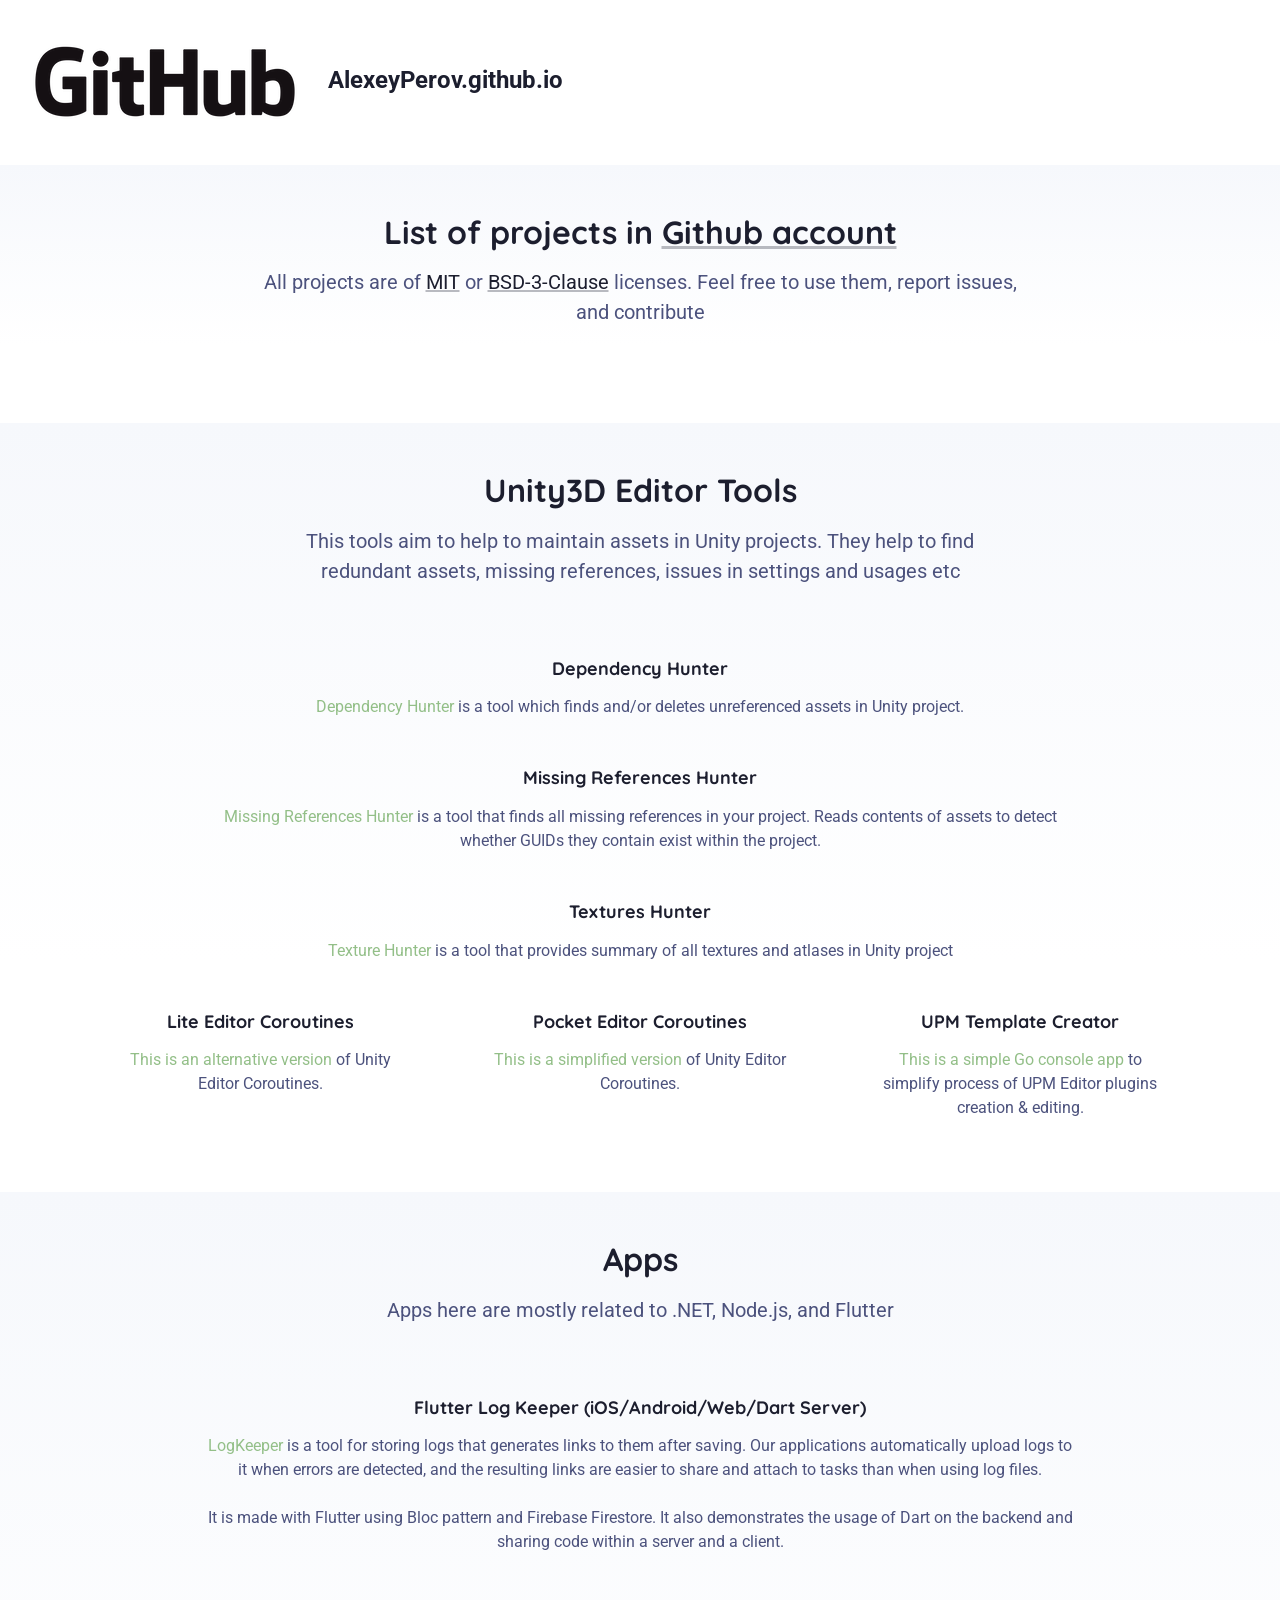
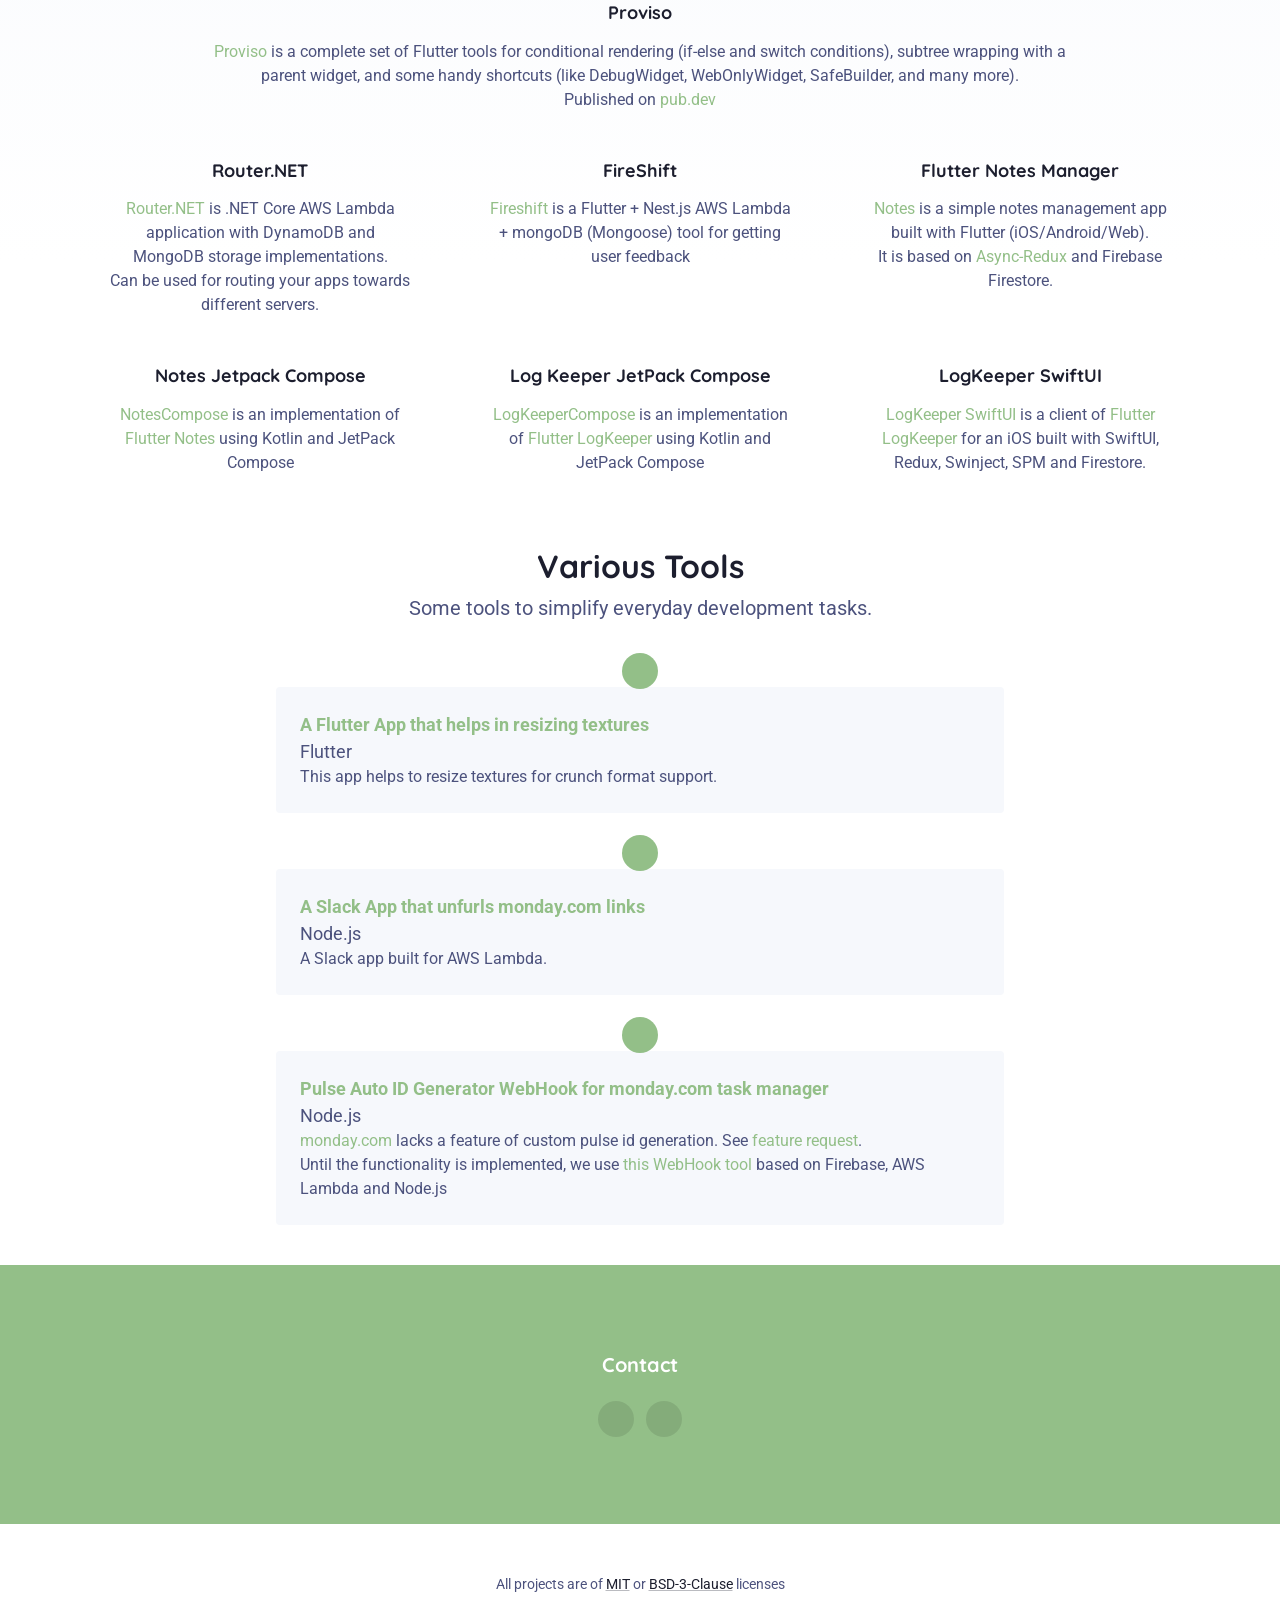
==== commit 7764b199: "README and layout minor updates" ====
--- a/index.html
+++ b/index.html
@@ -88,7 +88,7 @@
 							<h3 class="item-heading">Lite Editor Coroutines</h3>
 						</div>
 						<div class="item-desc">
-							<a href="https://github.com/AlexeyPerov/Unity-Lite-Editor-Coroutines">This</a> is an alternative version of Unity Editor Coroutines.
+							<a href="https://github.com/AlexeyPerov/Unity-Lite-Editor-Coroutines">This is an alternative version</a> of Unity Editor Coroutines.
 						</div>
 					</div>
 				</div>
@@ -100,19 +100,19 @@
 							<h3 class="item-heading">Pocket Editor Coroutines</h3>
 						</div>
 						<div class="item-desc">
-							<a href="https://github.com/AlexeyPerov/Unity-Pocket-Editor-Coroutines">This</a> is a simplified version of Unity Editor Coroutines.
-						</div>
-					</div>
-				</div>
-
-				<div class="item col-12 col-md-6 col-lg-4">
-					<div class="item-inner p-3 p-lg-4">
-						<div class="item-header mb-3">
-							<div class="item-icon"><a href="https://github.com/AlexeyPerov/Unity-Pocket-Editor-Coroutines"><i class="fa fa-sticky-note" aria-hidden="true"></i></a></div>
+							<a href="https://github.com/AlexeyPerov/Unity-Pocket-Editor-Coroutines">This is a simplified version</a> of Unity Editor Coroutines.
+						</div>
+					</div>
+				</div>
+
+				<div class="item col-12 col-md-6 col-lg-4">
+					<div class="item-inner p-3 p-lg-4">
+						<div class="item-header mb-3">
+							<div class="item-icon"><a href="https://github.com/AlexeyPerov/UPM-Template-Creator"><i class="fa fa-sticky-note" aria-hidden="true"></i></a></div>
 							<h3 class="item-heading">UPM Template Creator</h3>
 						</div>
 						<div class="item-desc">
-							<a href="https://github.com/AlexeyPerov/Unity-Pocket-Editor-Coroutines">This</a> is a simple Go console app to simplify process of UPM Editor plugins creation & editing.
+							<a href="https://github.com/AlexeyPerov/UPM-Template-Creator">This is a simple Go console app</a> to simplify process of UPM Editor plugins creation & editing.
 						</div>
 					</div>
 				</div>
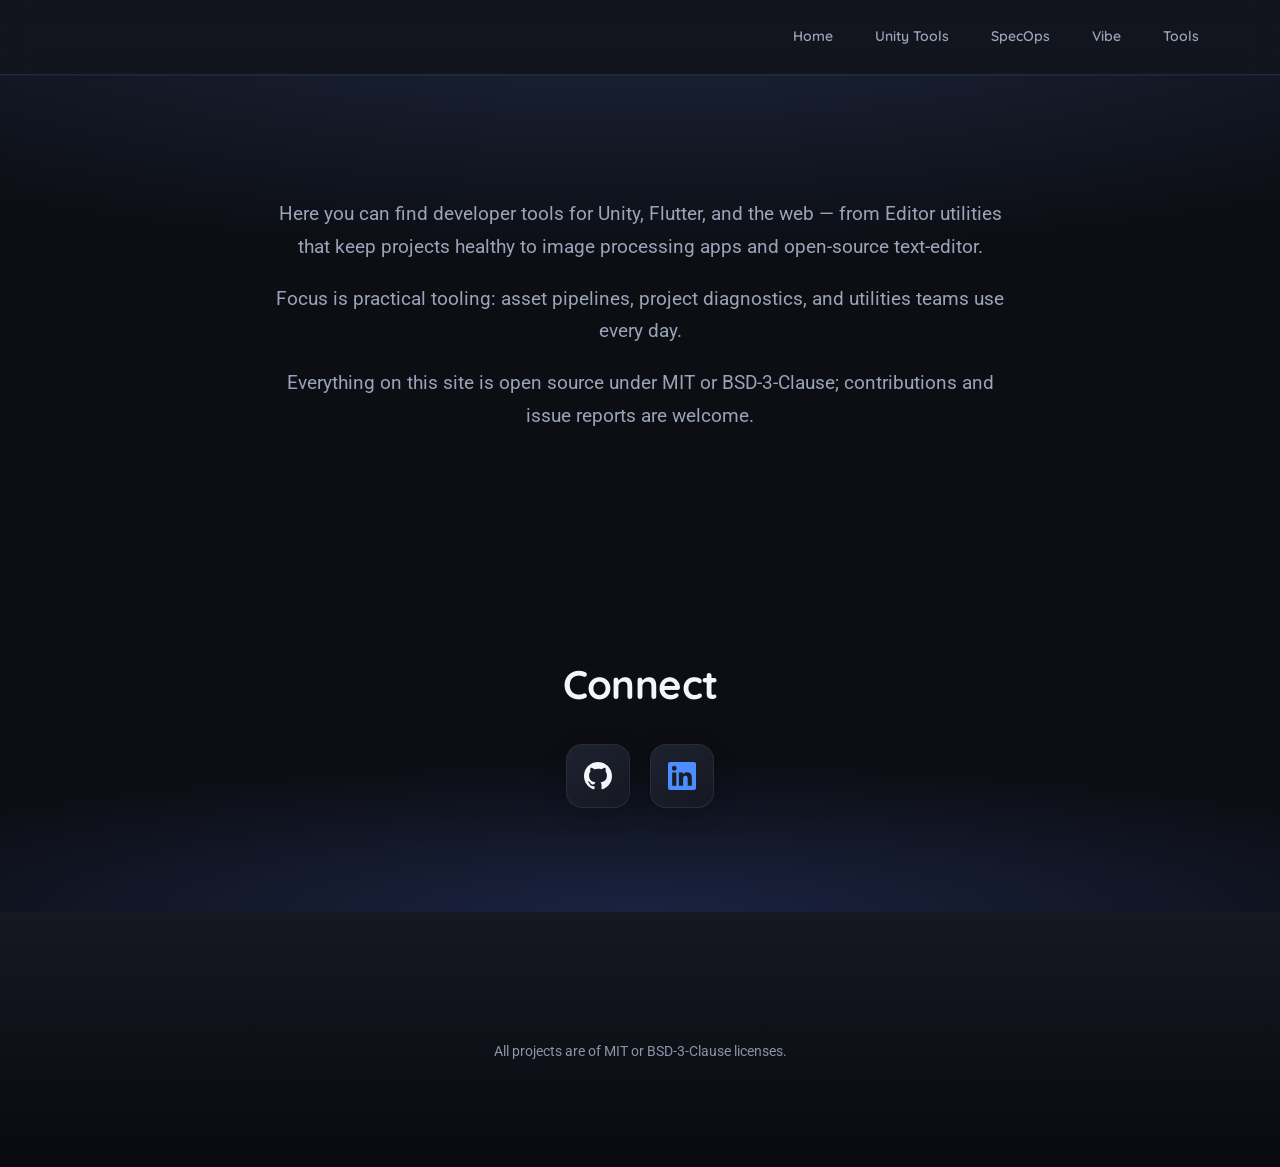
==== commit 5b467c3b: "Website updated" ====
--- a/index.html
+++ b/index.html
@@ -1,308 +1,103 @@
 <!DOCTYPE html>
 <html lang="en">
 <head>
-    <title>AlexeyPerov.github.io</title>
+  <meta charset="UTF-8">
+  <meta name="viewport" content="width=device-width, initial-scale=1.0">
+  <title>Alexey Perov</title>
+  
+  <link rel="preconnect" href="https://fonts.googleapis.com">
+  <link rel="preconnect" href="https://fonts.gstatic.com" crossorigin>
+  <link href="https://fonts.googleapis.com/css?family=Quicksand:700%7cRoboto:400,400i,700&amp;display=swap" rel="stylesheet">
+  <meta name="description" content="Developer tools for Unity, Flutter, and the web. Open-source Editor utilities, desktop apps, and AI tooling.">
+  <link rel="canonical" href="https://alexeyperov.github.io/">
+  <meta property="og:title" content="Alexey Perov">
+  <meta property="og:description" content="Developer tools for Unity, Flutter, and the web. Open-source Editor utilities, desktop apps, and AI tooling.">
+  <meta property="og:url" content="https://alexeyperov.github.io/">
+  <meta property="og:type" content="website">
+  <meta property="og:image" content="https://alexeyperov.github.io/assets/github-logo.png">
+  <meta name="theme-color" content="#4d8dff">
+  <meta name="twitter:card" content="summary_large_image">
+  <meta name="twitter:title" content="Alexey Perov">
+  <meta name="twitter:description" content="Developer tools for Unity, Flutter, and the web. Open-source Editor utilities, desktop apps, and AI tooling.">
+  <meta name="twitter:image" content="https://alexeyperov.github.io/assets/github-logo.png">
+  <style>
+    :root {
+      --font-heading: "Quicksand", sans-serif;
+      --font-body: "Roboto", sans-serif;
+      --accent: #4d8dff;
+      --accent-muted: #2a5fcc;
+      --follow-us-gradient: radial-gradient(ellipse 100% 60% at 50% 100%, #1a2240 0%, #0c0e14 70%);
+      --footer-gradient: linear-gradient(180deg, #151821 0%, #080a10 100%);
+      --intro-gradient: radial-gradient(ellipse 120% 80% at 50% -20%, #1e2840 0%, #0c0e14 72%);
+      --line: #2d3348;
+      --page-bg: #0c0e14;
+      --photos-gradient: linear-gradient(180deg, #151821 0%, #0c0e14 100%);
+      --project-grid-gradient: linear-gradient(180deg, #0c0e14 0%, #151821 50%, #0c0e14 100%);
+      --social-button-background: linear-gradient(145deg, #1e2230 0%, #151821 100%);
+      --social-icon-facebook: #6bb6ff;
+      --social-icon-github: #f4f6fb;
+      --social-icon-linkedin: #4d8dff;
+      --surface: #151821;
+      --surface-strong: #1e2230;
+      --text-primary: #f4f6fb;
+      --text-secondary: #9aa3b8;
+      --widget-gradient: linear-gradient(145deg, #1a1f2e 0%, #12151f 100%);
+    }
+  </style>
+  <link rel="stylesheet" href="styles.css">
+</head>
+<body>
+  <a class="skip-link" href="#main-content">Skip to main content</a>
+  <noscript>
+    <style>
+      .scroll-reveal,
+      .scroll-reveal.scroll-reveal--visible {
+        opacity: 1 !important;
+        transform: none !important;
+      }
+    </style>
+  </noscript>
+  
+  <header class="site-header">
+    <div class="container">
+      <div class="header-inner header-inner--no-brand">
+        
+        
+        <button class="site-nav-toggle" type="button" aria-expanded="false" aria-controls="site-nav" aria-label="Menu">
+          <span class="site-nav-toggle__bar" aria-hidden="true"></span>
+          <span class="site-nav-toggle__bar" aria-hidden="true"></span>
+          <span class="site-nav-toggle__bar" aria-hidden="true"></span>
+        </button>
+        <nav class="site-nav" id="site-nav" aria-label="Site navigation">
+          
+          <a class="site-nav__link" href="./">Home</a>
+          
+          <a class="site-nav__link" href="unity-tools/">Unity Tools</a>
+          
+          <a class="site-nav__link" href="specops/">SpecOps</a>
+          
+          <a class="site-nav__link" href="vibe/">Vibe</a>
+          
+          <a class="site-nav__link" href="tools/">Tools</a>
+          
+        </nav>
+        
+      </div>
+    </div>
+  </header>
+  
 
-    <meta charset="utf-8">
-    <meta name="viewport" content="width=device-width, initial-scale=1.0">
-    <meta name="description" content="AlexeyPerov.github.io">
-    <meta name="author" content="Alexey Perov">
-    <link rel="shortcut icon" href="favicon.ico">
+  <main id="main-content">
+    <section class="intro section section-gradient scroll-reveal scroll-reveal--immediate"><div class="container center"><p>Here you can find developer tools for Unity, Flutter, and the web — from Editor utilities that keep projects healthy to image processing apps and open-source text-editor.</p><p>Focus is practical tooling: asset pipelines, project diagnostics, and utilities teams use every day.</p><p>Everything on this site is open source under MIT or BSD-3-Clause; contributions and issue reports are welcome.</p></div></section>
+<section class="follow-us section section-gradient scroll-reveal" id="follow_us"><div class="container"><h2 id="follow_us_title" class="center">Connect</h2><div class="follow-us__buttons"><a class="follow-us__btn follow-us__btn--github" href="https://github.com/AlexeyPerov" target="_blank" rel="noopener noreferrer" aria-label="GitHub"><svg class="follow-us__icon" viewBox="0 0 24 24" width="28" height="28" aria-hidden="true"><path fill="currentColor" d="M12 0C5.374 0 0 5.373 0 12c0 5.302 3.438 9.8 8.207 11.387.599.111.793-.261.793-.577v-2.234c-3.338.726-4.033-1.416-4.033-1.416-.546-1.387-1.333-1.756-1.333-1.756-1.089-.745.083-.729.083-.729 1.205.084 1.839 1.237 1.839 1.237 1.07 1.834 2.807 1.304 3.492.997.107-.775.418-1.305.762-1.604-2.665-.305-5.467-1.334-5.467-5.931 0-1.311.469-2.381 1.236-3.221-.124-.303-.535-1.524.117-3.176 0 0 1.008-.322 3.301 1.23A11.509 11.509 0 0112 5.803c1.02.005 2.047.138 3.006.404 2.291-1.552 3.297-1.23 3.297-1.23.653 1.653.242 2.874.118 3.176.77.84 1.235 1.911 1.235 3.221 0 4.609-2.807 5.624-5.479 5.921.43.372.823 1.102.823 2.222v3.293c0 .319.192.694.801.576C20.566 21.797 24 17.3 24 12c0-6.627-5.373-12-12-12z"/></svg></a><a class="follow-us__btn follow-us__btn--linkedin" href="https://www.linkedin.com/in/alexey-perov-4669b375/" target="_blank" rel="noopener noreferrer" aria-label="LinkedIn"><svg class="follow-us__icon" viewBox="0 0 24 24" width="28" height="28" aria-hidden="true"><path fill="currentColor" d="M20.447 20.452h-3.554v-5.569c0-1.328-.027-3.037-1.852-3.037-1.853 0-2.136 1.445-2.136 2.939v5.667H9.351V9h3.414v1.561h.046c.477-.9 1.637-1.85 3.37-1.85 3.601 0 4.267 2.37 4.267 5.455v6.286zM5.337 7.433c-1.144 0-2.063-.926-2.063-2.065 0-1.138.92-2.063 2.063-2.063 1.14 0 2.064.925 2.064 2.063 0 1.139-.925 2.065-2.064 2.065zm1.782 13.019H3.555V9h3.564v11.452zM22.225 0H1.771C.792 0 0 .774 0 1.729v20.542C0 23.227.792 24 1.771 24h20.451C23.2 24 24 23.227 24 22.271V1.729C24 .774 23.2 0 22.222 0h.003z"/></svg></a></div></div></section>
+  </main>
 
-    <link href="https://fonts.googleapis.com/css?family=Quicksand:700|Roboto:400,400i,700&display=swap" rel="stylesheet">
-    <script defer src="assets/fontawesome/js/all.min.js"></script>
-    <link rel="stylesheet" href="assets/css/theme.css">
-
-</head>
-
-<body>
-    <header class="header">
-        <div class="branding">
-            <div class="container-fluid position-relative py-3">
-                <div class="logo-wrapper">
-                    <div class="site-logo">
-                        <a class="navbar-brand" href="https://github.com/AlexeyPerov">
-                            <img class="logo-icon mr-2" src="assets/images/GitHub_Logo.png" alt="logo">
-                            <span class="logo-text">AlexeyPerov.github.io</span>
-                        </a>
-                    </div>
-                </div>
-            </div>
-        </div>
-    </header>
-
-    <section id="projects-section" class="samples-section theme-bg-light-gradient">
-        <div class="container py-5">
-            <h2 class="section-heading text-center mb-3">List of projects in <a class="theme-link" href="https://github.com/AlexeyPerov">Github account</a></h2>
-            <div class="section-intro single-col-max mx-auto text-center mb-5">All projects are of <a class="theme-link" href="https://opensource.org/licenses/MIT">MIT</a> or <a class="theme-link" href="https://opensource.org/licenses/BSD-3-Clause">BSD-3-Clause</a> licenses. Feel free to use them, report issues, and contribute</div>
-        </div>
-    </section>
-
-    <section id="unity-tools-section" class="samples-section theme-bg-light-gradient">
-	    <div class="container py-5">
-		    <h2 class="section-heading text-center mb-3">Unity3D Editor Tools</h2>
-		    <div class="section-intro single-col-max mx-auto text-center mb-5">This tools aim to help to maintain assets in Unity projects. They help to find redundant assets, missing references, issues in settings and usages etc</div>
-		    <div class="row text-center justify-content-center">
-
-			    <div class="item col-12 col-lg-10">
-				    <div class="item-inner p-3 p-lg-4">
-					    <div class="item-header mb-3">
-						    <div class="item-icon"><a href="https://github.com/AlexeyPerov/Unity-Dependencies-Hunter"><i class="fas fa-laptop-code" aria-hidden="true"></i></a></div>
-						    <h3 class="item-heading">Dependency Hunter</h3>
-					    </div>
-					    <div class="item-desc">
-							<a href="https://github.com/AlexeyPerov/Unity-Dependencies-Hunter">Dependency Hunter</a> is a tool which finds and/or deletes unreferenced assets in Unity project.
-					    </div>
-				    </div>
-			    </div>
-
-				<div class="item col-12 col-lg-10">
-					<div class="item-inner p-3 p-lg-4">
-						<div class="item-header mb-3">
-							<div class="item-icon"><a href="https://github.com/AlexeyPerov/Unity-MissingReferences-Hunter"><i class="fas fa-laptop-code" aria-hidden="true"></i></a></div>
-							<h3 class="item-heading">Missing References Hunter</h3>
-						</div>
-						<div class="item-desc">
-							<a href="https://github.com/AlexeyPerov/Unity-MissingReferences-Hunter">Missing References Hunter</a> is a tool that finds all missing references in your project. Reads contents of assets to detect whether GUIDs they contain exist within the project.
-						</div>
-					</div>
-				</div>
-
-
-				<div class="item col-12 col-lg-10">
-					<div class="item-inner p-3 p-lg-4">
-						<div class="item-header mb-3">
-							<div class="item-icon"><a href="https://github.com/AlexeyPerov/Unity-Textures-Hunter"><i class="fas fa-laptop-code" aria-hidden="true"></i></a></div>
-							<h3 class="item-heading">Textures Hunter</h3>
-						</div>
-						<div class="item-desc">
-							<a href="https://github.com/AlexeyPerov/Unity-Textures-Hunter">Texture Hunter</a> is a tool that provides summary of all textures and atlases in Unity project
-						</div>
-					</div>
-				</div>
-
-				<div class="item col-12 col-md-6 col-lg-4">
-					<div class="item-inner p-3 p-lg-4">
-						<div class="item-header mb-3">
-							<div class="item-icon"><a href="https://github.com/AlexeyPerov/Unity-Lite-Editor-Coroutines"><i class="fas fa-laptop-code" aria-hidden="true"></i></a></div>
-							<h3 class="item-heading">Lite Editor Coroutines</h3>
-						</div>
-						<div class="item-desc">
-							<a href="https://github.com/AlexeyPerov/Unity-Lite-Editor-Coroutines">This is an alternative version</a> of Unity Editor Coroutines.
-						</div>
-					</div>
-				</div>
-
-				<div class="item col-12 col-md-6 col-lg-4">
-					<div class="item-inner p-3 p-lg-4">
-						<div class="item-header mb-3">
-							<div class="item-icon"><a href="https://github.com/AlexeyPerov/Unity-Pocket-Editor-Coroutines"><i class="fas fa-laptop-code" aria-hidden="true"></i></a></div>
-							<h3 class="item-heading">Pocket Editor Coroutines</h3>
-						</div>
-						<div class="item-desc">
-							<a href="https://github.com/AlexeyPerov/Unity-Pocket-Editor-Coroutines">This is a simplified version</a> of Unity Editor Coroutines.
-						</div>
-					</div>
-				</div>
-
-				<div class="item col-12 col-md-6 col-lg-4">
-					<div class="item-inner p-3 p-lg-4">
-						<div class="item-header mb-3">
-							<div class="item-icon"><a href="https://github.com/AlexeyPerov/UPM-Template-Creator"><i class="fa fa-sticky-note" aria-hidden="true"></i></a></div>
-							<h3 class="item-heading">UPM Template Creator</h3>
-						</div>
-						<div class="item-desc">
-							<a href="https://github.com/AlexeyPerov/UPM-Template-Creator">This is a simple Go console app</a> to simplify process of UPM Editor plugins creation & editing.
-						</div>
-					</div>
-				</div>
-
-		    </div>
-	    </div>
-    </section>
-
-    <section id="apps-section" class="samples-section theme-bg-light-gradient">
-	    <div class="container py-5">
-		    <h2 class="section-heading text-center mb-3">Apps</h2>
-		    <div class="section-intro single-col-max mx-auto text-center mb-5">Apps here are mostly related to .NET, Node.js, and Flutter</div>
-		    <div class="row text-center justify-content-center">
-
-			    <div class="item col-12 col-lg-10">
-				    <div class="item-inner p-3 p-lg-4">
-					    <div class="item-header mb-3">
-						    <div class="item-icon"><a href="https://github.com/AlexeyPerov/Flutter-Log-Keeper-Tool"><i class="fas fa-laptop-code" aria-hidden="true"></i></a></div>
-						    <h3 class="item-heading">Flutter Log Keeper (iOS/Android/Web/Dart Server)</h3>
-					    </div>
-					    <div class="item-desc">
-							<a href="https://github.com/AlexeyPerov/Flutter-Log-Keeper-Tool">LogKeeper</a> is a tool for storing logs that generates links to them after saving.
-							Our applications automatically upload logs to it when errors are detected, and the resulting links are easier to share and attach to tasks than when using log files.
-							<br><br>It is made with Flutter using Bloc pattern and Firebase Firestore.
-							It also demonstrates the usage of Dart on the backend and sharing code within a server and a client.
-					    </div>
-				    </div>
-			    </div>
-
-				<div class="item col-12 col-lg-10">
-					<div class="item-inner p-3 p-lg-4">
-						<div class="item-header mb-3">
-							<div class="item-icon"><a href="https://github.com/AlexeyPerov/proviso"><i class="fas fa-laptop-code" aria-hidden="true"></i></a></div>
-							<h3 class="item-heading">Proviso</h3>
-						</div>
-						<div class="item-desc">
-							<a href="https://github.com/AlexeyPerov/proviso">Proviso</a> is a complete set of Flutter tools for conditional rendering (if-else and switch conditions),
-							subtree wrapping with a parent widget, and some handy shortcuts (like DebugWidget, WebOnlyWidget, SafeBuilder, and many more).<br>
-							Published on <a href="https://pub.dev/packages/proviso">pub.dev</a>
-						</div>
-					</div>
-				</div>
-
-				<div class="item col-12 col-md-6 col-lg-4">
-					<div class="item-inner p-3 p-lg-4">
-						<div class="item-header mb-3">
-							<div class="item-icon"><a href="https://github.com/AlexeyPerov/Router.NET"><i class="fas fa-laptop-code" aria-hidden="true"></i></a></div>
-							<h3 class="item-heading">Router.NET</h3>
-						</div>
-						<div class="item-desc">
-							<a href="https://github.com/AlexeyPerov/Router.NET">Router.NET</a> is .NET Core AWS Lambda application with DynamoDB and MongoDB storage implementations.<br>
-							Can be used for routing your apps towards different servers.
-						</div>
-					</div>
-				</div>
-
-				<div class="item col-12 col-md-6 col-lg-4">
-					<div class="item-inner p-3 p-lg-4">
-						<div class="item-header mb-3">
-							<div class="item-icon"><a href="https://github.com/AlexeyPerov/FireShift"><i class="fas fa-laptop-code" aria-hidden="true"></i></a></div>
-							<h3 class="item-heading">FireShift</h3>
-						</div>
-						<div class="item-desc">
-							<a href="https://github.com/AlexeyPerov/FireShift">Fireshift</a> is a Flutter + Nest.js AWS Lambda + mongoDB (Mongoose) tool for getting user feedback
-						</div>
-					</div>
-				</div>
-
-				<div class="item col-12 col-md-6 col-lg-4">
-					<div class="item-inner p-3 p-lg-4">
-						<div class="item-header mb-3">
-							<div class="item-icon"><a href="https://github.com/AlexeyPerov/Flutter-Notes"><i class="fa fa-sticky-note" aria-hidden="true"></i></a></div>
-							<h3 class="item-heading">Flutter Notes Manager</h3>
-						</div>
-						<div class="item-desc">
-							<a href="https://github.com/AlexeyPerov/Flutter-Notes">Notes</a> is a simple notes management app built with Flutter (iOS/Android/Web).
-							<br>It is based on <a href="https://pub.dev/packages/async_redux">Async-Redux</a> and Firebase Firestore.
-						</div>
-					</div>
-				</div>
-			    <div class="item col-12 col-md-6 col-lg-4">
-				    <div class="item-inner p-3 p-lg-4">
-					    <div class="item-header mb-3">
-						    <div class="item-icon"><a href="https://github.com/AlexeyPerov/NotesCompose"><i class="fa fa-sticky-note" aria-hidden="true"></i></a></div>
-						    <h3 class="item-heading">Notes Jetpack Compose</h3>
-					    </div>
-					    <div class="item-desc">
-							<a href="https://github.com/AlexeyPerov/NotesCompose">NotesCompose</a> is an implementation of <a href="https://github.com/AlexeyPerov/Flutter-Notes">Flutter Notes</a>
-							using Kotlin and JetPack Compose
-					    </div>
-				    </div>
-			    </div>
-
-				<div class="item col-12 col-md-6 col-lg-4">
-					<div class="item-inner p-3 p-lg-4">
-						<div class="item-header mb-3">
-							<div class="item-icon"><a href="https://github.com/AlexeyPerov/LogKeeper-JetPackCompose"><i class="fas fa-laptop-code" aria-hidden="true"></i></a></div>
-							<h3 class="item-heading">Log Keeper JetPack Compose</h3>
-						</div>
-						<div class="item-desc">
-							<a href="https://github.com/AlexeyPerov/LogKeeper-JetPackCompose">LogKeeperCompose</a> is an implementation of <a href="https://github.com/AlexeyPerov/Flutter-Log-Keeper-Tool">Flutter LogKeeper</a>
-							using Kotlin and JetPack Compose
-						</div>
-					</div>
-				</div>
-				<div class="item col-12 col-md-6 col-lg-4">
-					<div class="item-inner p-3 p-lg-4">
-						<div class="item-header mb-3">
-							<div class="item-icon"><a href="https://github.com/AlexeyPerov/LogKeeperSwift"><i class="fas fa-laptop-code" aria-hidden="true"></i></a></div>
-							<h3 class="item-heading">LogKeeper SwiftUI</h3>
-						</div>
-						<div class="item-desc">
-							<a href="https://github.com/AlexeyPerov/LogKeeperSwift">LogKeeper SwiftUI</a> is a client of <a href="https://github.com/AlexeyPerov/Flutter-Log-Keeper-Tool">Flutter LogKeeper</a> for an iOS built with SwiftUI, Redux, Swinject, SPM and Firestore.
-						</div>
-					</div>
-				</div>
-
-		    </div>
-	    </div>
-    </section>
-
-
-    <section id="tools-section" class="tools-section">
-	    <div class="container">
-		    <h2 class="section-heading text-center">Various Tools</h2>
-		    <div class="section-intro text-center single-col-max mx-auto mb-5">Some tools to simplify everyday development tasks.</div>
-		    <div class="row justify-content-center">
-			   
-                <div class="item col-12 col-lg-8 p-3 mb-4">
-					<div class="item-inner theme-bg-light rounded p-4">
-						<div class="source media flex-column flex-md-row align-items-center">
-							<div class="source-info media-body text-center text-md-left">
-								<div class="source-title"><a href="https://github.com/AlexeyPerov/crunch_textures"><b>A Flutter App that helps in resizing textures</b></a></div>
-								<div class="source-name">Flutter</div>
-							</div>
-						</div>
-						<div class="item-desc">This app helps to resize textures for crunch format support.</div>
-					</div>
-                    <div class="icon-holder"><i class="fa fa-binoculars"></i></div>
-                </div>
-                <div class="item col-12 col-lg-8 p-3 mb-4">
-					<div class="item-inner theme-bg-light rounded p-4">
-						<div class="source media flex-column flex-md-row align-items-center">
-							<div class="source-info media-body text-center text-md-left">
-								<div class="source-title"><a href="https://github.com/AlexeyPerov/monday_slack_unfurl"><b>A Slack App that unfurls monday.com links</b></a></div>
-								<div class="source-name">Node.js</div>
-							</div>
-						</div>
-						<div class="item-desc">A Slack app built for AWS Lambda.</div>
-					</div>
-					<div class="icon-holder"><i class="fab fa-node-js"></i></div>
-				</div>
-                <div class="item col-12 col-lg-8 p-3 mb-4">
-                    <div class="item-inner theme-bg-light rounded p-4">
-                        <div class="source media flex-column flex-md-row align-items-center">
-                            <div class="source-info media-body text-center text-md-left">
-                                <div class="source-title"><a href="https://github.com/AlexeyPerov/Monday.com-Auto-ID-generator"><b>Pulse Auto ID Generator WebHook for monday.com task manager</b></a></div>
-                                <div class="source-name">Node.js</div>
-                            </div>
-                        </div>
-                        <div class="item-desc"><a href="https://monday.com/">monday.com</a> lacks a feature of custom pulse id generation. See <a href="https://community.monday.com/t/custom-numbering-of-pulses/855/35">feature request</a>.<br>
-                            Until the functionality is implemented, we use <a href="https://github.com/AlexeyPerov/Monday.com-Auto-ID-generator">this WebHook tool</a> based on Firebase, AWS Lambda and Node.js
-                        </div>
-                    </div>
-                    <div class="icon-holder"><i class="fab fa-node-js"></i></div>
-                </div>
-            </div>
-        </div>
-    </section>
-
-    <section id="about-section" class="about-section section theme-bg-primary py-5">
-        <div class="container py-3">
-            <div class="author-bio single-col-max mx-auto">
-                <div class="author-links text-center pt-4">
-                    <h5 class="text-white mb-4">Contact</h5>
-                    <ul class="social-list list-unstyled">
-                        <li class="list-inline-item"><a href="https://www.linkedin.com/in/alexey-perov-4669b375/"><i class="fab fa-linkedin"></i></a></li>
-                        <li class="list-inline-item"><a href="https://github.com/AlexeyPerov"><i class="fab fa-github-alt"></i></a></li>
-                    </ul>
-                </div>
-            </div>
-        </div>
-    </section>
-
-    <footer class="footer">
-        <div class="footer-bottom text-center py-5">
-            <small class="copyright">All projects are of <a class="theme-link" href="https://opensource.org/licenses/MIT">MIT</a> or <a class="theme-link" href="https://opensource.org/licenses/BSD-3-Clause">BSD-3-Clause</a> licenses</small>
-        </div>
-    </footer>
-
+  <footer class="footer section section-gradient" id="footer"><div class="container"><p class="footer-copyright">All projects are of MIT or BSD-3-Clause licenses.</p></div></footer>
+  <script type="application/json" id="site-widgets-config">{"scroll_reveal":{"respect_reduced_motion":true,"root_margin":"0px 0px -5% 0px","threshold":0.12},"carousel":{"swipe_threshold_px":30,"keyboard_navigation":true},"split_widget":{"keyboard_navigation":false}}</script>
+  <script src="scroll-reveal.js" defer></script>
+  
+  
+  
+  <script src="nav.js" defer></script>
 </body>
-</html>
-
+</html>
--- a/styles.css
+++ b/styles.css
@@ -0,0 +1,1515 @@
+* {
+  box-sizing: border-box;
+}
+
+html {
+  scroll-behavior: smooth;
+  scroll-padding-top: 84px;
+}
+
+body {
+  margin: 0;
+  font-family: var(--font-body);
+  color: var(--text-primary);
+  background: var(--page-bg);
+  line-height: 1.65;
+  -webkit-font-smoothing: antialiased;
+}
+
+.skip-link {
+  position: absolute;
+  top: -100%;
+  left: 16px;
+  z-index: 100;
+  padding: 10px 16px;
+  border-radius: 0 0 8px 8px;
+  background: var(--surface);
+  color: var(--text-primary);
+  font-family: var(--font-body);
+  font-weight: 600;
+  font-size: 0.875rem;
+  text-decoration: none;
+  box-shadow: 0 4px 12px rgba(28, 30, 46, 0.15);
+}
+
+.skip-link:focus {
+  top: 0;
+}
+
+.skip-link:focus-visible {
+  outline: 2px solid var(--accent);
+  outline-offset: 2px;
+}
+
+.brand-home:focus-visible,
+.site-nav__link:focus-visible,
+.site-nav-toggle:focus-visible,
+.catalog-carousel__arrow:focus-visible,
+.split-widget__tab:focus-visible,
+.catalog-store-btn:focus-visible,
+.follow-us__btn:focus-visible,
+.project-card__cta:focus-visible,
+.footer-contact-row__email:focus-visible,
+.footer-legal-links__left:focus-visible,
+.footer-legal-links__right:focus-visible {
+  outline: 2px solid var(--accent);
+  outline-offset: 2px;
+}
+
+#intro_title,
+#apps_title,
+#offers_title,
+#photos_title,
+#vacancies_title,
+#follow_us_title,
+#footer {
+  scroll-margin-top: 84px;
+}
+
+h1, h2, h3, h4 {
+  font-family: var(--font-heading);
+  margin-top: 0;
+  line-height: 1.2;
+}
+
+h1 { font-size: clamp(2.25rem, 5vw, 3.5rem); letter-spacing: -0.02em; }
+h2 { font-size: clamp(1.65rem, 3.5vw, 2.5rem); letter-spacing: -0.015em; }
+h3 { font-size: 1.25rem; letter-spacing: -0.01em; }
+
+p {
+  color: var(--text-secondary);
+  max-width: 68ch;
+}
+
+.container.center > p,
+.intro .container > p {
+  margin-left: auto;
+  margin-right: auto;
+}
+
+.container {
+  width: min(1160px, 90%);
+  margin: 0 auto;
+}
+
+.center {
+  text-align: center;
+}
+
+.section {
+  padding: clamp(72px, 10vw, 104px) 0;
+}
+
+.cover-banner {
+  width: 100%;
+  margin: 0;
+  padding: 0;
+  line-height: 0;
+  background: var(--cover-background);
+  display: flex;
+  justify-content: center;
+  align-items: center;
+}
+
+.cover-banner__img {
+  display: block;
+  width: auto;
+  max-width: 100%;
+  height: auto;
+  max-height: min(480px, 55vh);
+  object-fit: contain;
+}
+
+.site-header {
+  border-bottom: 1px solid color-mix(in srgb, var(--line) 65%, transparent);
+  background: color-mix(in srgb, var(--surface) 78%, transparent);
+  position: sticky;
+  top: 0;
+  backdrop-filter: blur(14px) saturate(1.2);
+  z-index: 10;
+  box-shadow: 0 1px 0 color-mix(in srgb, var(--text-primary) 4%, transparent);
+}
+
+.header-inner {
+  display: flex;
+  flex-wrap: wrap;
+  align-items: center;
+  justify-content: space-between;
+  gap: 12px 20px;
+  min-height: 74px;
+  padding: 8px 0;
+}
+
+.header-inner--no-brand {
+  justify-content: flex-end;
+}
+
+.brand-row {
+  display: flex;
+  align-items: center;
+  gap: 12px;
+  min-height: 48px;
+}
+
+.brand-home {
+  display: inline-flex;
+  align-items: center;
+  text-decoration: none;
+}
+
+.site-nav {
+  display: flex;
+  flex-wrap: wrap;
+  align-items: center;
+  justify-content: flex-end;
+  gap: 8px;
+}
+
+.site-nav__link {
+  display: inline-flex;
+  align-items: center;
+  justify-content: center;
+  padding: 9px 16px;
+  border-radius: 999px;
+  border: 1px solid transparent;
+  background: transparent;
+  color: var(--text-secondary);
+  font-family: var(--font-heading);
+  font-weight: 600;
+  font-size: 0.875rem;
+  text-decoration: none;
+  white-space: nowrap;
+  transition: color 0.15s ease, background 0.15s ease, border-color 0.15s ease, box-shadow 0.15s ease;
+}
+
+.site-nav__link:hover {
+  color: var(--text-primary);
+  background: color-mix(in srgb, var(--surface-strong) 55%, transparent);
+  border-color: color-mix(in srgb, var(--line) 80%, transparent);
+}
+
+.site-nav__link--active,
+.site-nav__link--active:hover {
+  color: var(--text-primary);
+  background: color-mix(in srgb, var(--accent) 18%, var(--surface-strong));
+  border-color: color-mix(in srgb, var(--accent) 45%, var(--line));
+  box-shadow: 0 0 0 1px color-mix(in srgb, var(--accent) 25%, transparent);
+}
+
+.site-nav-toggle {
+  display: none;
+  align-items: center;
+  justify-content: center;
+  flex-direction: column;
+  gap: 5px;
+  width: 44px;
+  height: 44px;
+  padding: 0;
+  border: none;
+  border-radius: 10px;
+  background: var(--widget-gradient);
+  cursor: pointer;
+}
+
+.site-nav-toggle__bar {
+  display: block;
+  width: 20px;
+  height: 2px;
+  border-radius: 1px;
+  background: var(--text-primary);
+  transition: transform 0.2s ease, opacity 0.2s ease;
+}
+
+.site-nav-toggle[aria-expanded="true"] .site-nav-toggle__bar:nth-child(1) {
+  transform: translateY(7px) rotate(45deg);
+}
+
+.site-nav-toggle[aria-expanded="true"] .site-nav-toggle__bar:nth-child(2) {
+  opacity: 0;
+}
+
+.site-nav-toggle[aria-expanded="true"] .site-nav-toggle__bar:nth-child(3) {
+  transform: translateY(-7px) rotate(-45deg);
+}
+
+.logo {
+  width: 36px;
+  height: 36px;
+  border-radius: 8px;
+  object-fit: cover;
+  background: var(--surface-strong);
+}
+
+.brand-name {
+  font-family: var(--font-heading);
+  font-weight: 700;
+}
+
+.catalog-app-card {
+  display: flex;
+  flex-direction: column;
+  gap: 24px;
+  align-items: stretch;
+  width: 100%;
+}
+
+.catalog-app-card__header {
+  display: flex;
+  justify-content: center;
+  align-items: center;
+  width: 100%;
+}
+
+.catalog-app-card__header-image {
+  display: block;
+  margin-inline: auto;
+  max-width: 100%;
+  max-height: 300px;
+  width: auto;
+  height: auto;
+}
+
+.catalog-app-card__header-title {
+  margin: 0;
+  font-size: 2.25rem;
+  text-align: center;
+}
+
+.catalog-app-card--title-in-header .catalog-app-card__header {
+  padding-top: 45px;
+  padding-bottom: 45px;
+}
+
+.catalog-carousel {
+  margin-top: -8px;
+  margin-inline: auto;
+  position: relative;
+  display: grid;
+  grid-template-columns: auto 1fr auto;
+  align-items: center;
+  gap: 80px;
+  max-width: 720px;
+  width: 100%;
+}
+
+.catalog-carousel__arrow {
+  width: 34px;
+  height: 34px;
+  border: none;
+  border-radius: 999px;
+  background: rgba(0, 0, 0, 0.5);
+  color: #fff;
+  font-size: 20px;
+  line-height: 1;
+  cursor: pointer;
+  z-index: 3;
+}
+
+.catalog-carousel__arrow:hover {
+  background: rgba(0, 0, 0, 0.68);
+}
+
+.catalog-carousel:has(.catalog-carousel__slide:only-child) .catalog-carousel__arrow {
+  display: none;
+}
+
+.catalog-carousel__status {
+  grid-column: 1 / -1;
+  margin: 0;
+  text-align: center;
+  font-size: 0.875rem;
+  color: rgba(255, 255, 255, 0.75);
+}
+
+.catalog-carousel__live {
+  position: absolute;
+  width: 1px;
+  height: 1px;
+  padding: 0;
+  margin: -1px;
+  overflow: hidden;
+  clip: rect(0, 0, 0, 0);
+  white-space: nowrap;
+  border: 0;
+}
+
+.catalog-carousel__viewport {
+  position: relative;
+  height: 670px;
+  overflow: visible;
+}
+
+.catalog-carousel__track {
+  position: relative;
+  width: 100%;
+  height: 100%;
+}
+
+.catalog-carousel__slide {
+  position: absolute;
+  top: 50%;
+  left: 50%;
+  transform: translate(-50%, -50%) scale(0.96);
+  opacity: 0;
+  transition: transform 0.25s ease, opacity 0.25s ease;
+}
+
+.catalog-carousel__slide.state-prev,
+.catalog-carousel__slide.state-next {
+  opacity: 1;
+  z-index: 1;
+}
+
+.catalog-carousel__slide.state-prev {
+  transform: translate(calc(-50% - 120px), -50%);
+}
+
+.catalog-carousel__slide.state-next {
+  transform: translate(calc(-50% + 120px), -50%);
+}
+
+.catalog-carousel__slide.state-active {
+  opacity: 1;
+  z-index: 2;
+  transform: translate(-50%, -50%) scale(1);
+}
+
+.catalog-carousel__img {
+  display: block;
+  max-height: 626px;
+  width: auto;
+  height: auto;
+  border-radius: 12px;
+  border: none;
+  user-select: none;
+  -webkit-user-drag: none;
+}
+
+.catalog-carousel__slide.state-prev .catalog-carousel__img,
+.catalog-carousel__slide.state-next .catalog-carousel__img {
+  max-height: 500px;
+}
+
+.catalog-app-card__subscribe {
+  margin-top: -4px;
+  text-align: center;
+}
+
+.catalog-app-card__subscribe-title {
+  margin: 0 0 7.5px;
+  font-family: var(--font-heading);
+  font-size: 1rem;
+  font-weight: 700;
+  color: var(--text-primary);
+}
+
+.catalog-app-card__subscribe-list {
+  list-style: none;
+  margin: 0;
+  padding: 0;
+  display: flex;
+  flex-direction: column;
+  align-items: center;
+  gap: 6px;
+}
+
+.catalog-app-card__subscribe-link {
+  color: var(--accent);
+  text-decoration: none;
+  font-size: 0.95rem;
+}
+
+.catalog-app-card__subscribe-link:hover {
+  text-decoration: underline;
+}
+
+.catalog-app-card__stores {
+  display: flex;
+  flex-wrap: wrap;
+  justify-content: center;
+  align-items: center;
+  gap: 12px;
+  margin-top: -10px;
+  padding-top: 18px;
+  border-top: none;
+}
+
+.catalog-store-btn {
+  display: inline-block;
+  padding: 0;
+  margin: 0;
+  border: none;
+  background: transparent;
+  line-height: 0;
+  text-decoration: none;
+  vertical-align: middle;
+  transition: transform 0.15s ease, filter 0.15s ease;
+}
+
+.catalog-store-btn:hover {
+  transform: translateY(-2px);
+  filter: drop-shadow(0 4px 12px rgba(28, 30, 46, 0.18));
+}
+
+.catalog-store-btn__icon {
+  display: block;
+  height: var(--store-icon-height, 36px);
+  width: auto;
+  max-width: none;
+}
+
+.catalog-app-card__icon-row {
+  display: grid;
+  grid-template-columns: minmax(0, 1fr) auto minmax(0, 1fr);
+  align-items: center;
+  column-gap: 32px;
+  row-gap: 10px;
+  margin-top: -4px;
+  width: 100%;
+}
+
+.catalog-app-card__stat {
+  display: flex;
+  flex-direction: column;
+  justify-content: center;
+  gap: 2px;
+  min-width: 0;
+}
+
+.catalog-app-card__stat--left {
+  justify-self: end;
+  text-align: right;
+  align-items: flex-end;
+}
+
+.catalog-app-card__stat--right {
+  justify-self: start;
+  text-align: left;
+  align-items: flex-start;
+}
+
+.catalog-app-card__stat-line {
+  display: block;
+  font-size: 1.3125rem;
+  line-height: 1.25;
+  color: var(--text-secondary);
+}
+
+.catalog-app-card__stat-line--emphasis {
+  font-size: 2.3625rem;
+  font-weight: 700;
+  color: var(--accent);
+}
+
+.catalog-app-card__stat--left .catalog-app-card__stat-line--emphasis,
+.catalog-app-card__stat--right .catalog-app-card__stat-line--emphasis {
+  -webkit-text-stroke: 0.700px #000;
+  paint-order: stroke fill;
+}
+
+.catalog-app-card__icon-wrap {
+  justify-self: center;
+}
+
+.catalog-app-icon {
+  display: block;
+  margin-inline: auto;
+  max-width: none;
+  border-radius: 12px;
+  border: none;
+}
+
+.catalog-app-card__body {
+  min-width: 0;
+  text-align: center;
+}
+
+.catalog-app-card__body h3 {
+  margin-top: 0;
+  font-size: 1.8rem;
+  text-align: center;
+}
+
+.catalog-app-card__columns {
+  display: grid;
+  grid-template-columns: repeat(2, minmax(0, 1fr));
+  gap: 16px 28px;
+  margin-top: 12px;
+  padding-left: 100px;
+  padding-right: 100px;
+  text-align: left;
+}
+
+.catalog-app-card__col {
+  margin: 0;
+}
+
+.catalog-app-card__col:empty {
+  display: none;
+}
+
+.catalog-app-card__columns:not(:has(.catalog-app-card__col:nth-child(2):not(:empty))) .catalog-app-card__col:first-child {
+  grid-column: 1 / -1;
+  text-align: center;
+}
+
+.catalog-apps-stack {
+  margin-top: 28px;
+  display: flex;
+  flex-direction: column;
+  gap: 20px;
+  width: 100%;
+}
+
+.offers-grid {
+  margin-top: 28px;
+  display: grid;
+  grid-template-columns: repeat(auto-fit, minmax(240px, 1fr));
+  gap: 16px;
+}
+
+.offer-card,
+.vacancy-card {
+  background: var(--widget-gradient);
+  border: none;
+  border-radius: 14px;
+  padding: 20px;
+}
+
+.offers-grid .offer-card {
+  display: flex;
+  flex-direction: column;
+  align-items: center;
+  text-align: center;
+}
+
+.offers-grid .offer-card h3,
+.offers-grid .offer-card p {
+  text-align: center;
+}
+
+.offer-card__image {
+  display: block;
+  max-height: 35px;
+  width: auto;
+  height: auto;
+  margin-inline: auto;
+  margin-top: 15px;
+  margin-bottom: 15px;
+}
+
+.section-gradient.intro { background: var(--intro-gradient); }
+
+.section.intro .container > h1 {
+  margin-bottom: 0.75rem;
+}
+
+.section.intro .container > p {
+  font-size: clamp(1.05rem, 2vw, 1.2rem);
+  line-height: 1.7;
+}
+
+.section.intro .container p:empty {
+  display: none;
+}
+
+.section-gradient.catalog-showcase { background: var(--catalog-gradient); }
+.section-gradient.project-grid { background: var(--project-grid-gradient, var(--catalog-gradient)); }
+.section-gradient.media-swiper-widget { background: var(--catalog-gradient); }
+.section-gradient.offers { background: var(--offers-gradient); }
+.section-gradient.photos { background: var(--photos-gradient); }
+.section-gradient.vacancies { background: var(--vacancies-gradient); }
+.section-gradient.follow-us { background: var(--follow-us-gradient); }
+.section-gradient.footer { background: var(--footer-gradient); }
+
+.project-grid > .container > h2,
+.photos > .container > h2 {
+  margin-bottom: 0.35rem;
+}
+
+.follow-us__buttons {
+  margin-top: 36px;
+  display: flex;
+  flex-wrap: wrap;
+  justify-content: center;
+  align-items: center;
+  gap: 20px;
+}
+
+.follow-us__btn {
+  display: inline-flex;
+  align-items: center;
+  justify-content: center;
+  width: 64px;
+  height: 64px;
+  border-radius: 16px;
+  border: 1px solid color-mix(in srgb, var(--line) 70%, transparent);
+  background: var(--social-button-background, var(--widget-gradient));
+  text-decoration: none;
+  transition: transform 0.15s ease, box-shadow 0.15s ease, border-color 0.15s ease;
+  box-shadow: 0 4px 24px rgba(0, 0, 0, 0.2);
+}
+
+.follow-us__btn:hover {
+  transform: translateY(-3px);
+  border-color: color-mix(in srgb, var(--accent) 40%, var(--line));
+  box-shadow: 0 12px 32px rgba(0, 0, 0, 0.28);
+}
+
+.follow-us__icon {
+  display: block;
+}
+
+.follow-us__btn img.follow-us__icon {
+  width: 28px;
+  height: 28px;
+  object-fit: contain;
+}
+
+.follow-us__btn--github {
+  color: var(--social-icon-github, #181717);
+}
+
+.follow-us__btn--linkedin {
+  color: var(--social-icon-linkedin, #0a66c2);
+}
+
+.follow-us__btn--facebook {
+  color: var(--social-icon-facebook, #1877f2);
+}
+
+.photos-grid {
+  margin-top: 36px;
+  display: grid;
+  grid-template-columns: repeat(2, minmax(0, 1fr));
+  gap: 20px;
+  max-width: 960px;
+  margin-left: auto;
+  margin-right: auto;
+}
+
+.photos-grid__item {
+  display: block;
+  width: 100%;
+  padding: 0;
+  border: none;
+  background: transparent;
+  cursor: zoom-in;
+  border-radius: 16px;
+  overflow: hidden;
+  box-shadow: 0 8px 32px rgba(0, 0, 0, 0.25);
+  transition: transform 0.2s ease, box-shadow 0.2s ease;
+}
+
+.photos-grid__item:hover {
+  transform: translateY(-4px);
+  box-shadow: 0 16px 48px rgba(0, 0, 0, 0.35);
+}
+
+.photos-grid img {
+  width: 100%;
+  aspect-ratio: 16 / 10;
+  object-fit: cover;
+  border-radius: 16px;
+  background: var(--surface-strong);
+  border: 1px solid color-mix(in srgb, var(--line) 50%, transparent);
+  display: block;
+}
+
+.photos-grid__item:focus-visible {
+  outline: 2px solid var(--accent);
+  outline-offset: 3px;
+}
+
+.image-lightbox {
+  position: fixed;
+  inset: 0;
+  z-index: 1000;
+}
+
+.image-lightbox[hidden] {
+  display: none;
+}
+
+.image-lightbox__backdrop {
+  position: absolute;
+  inset: 0;
+  background: rgba(12, 16, 28, 0.88);
+}
+
+.image-lightbox__dialog {
+  position: relative;
+  z-index: 1;
+  display: flex;
+  align-items: center;
+  justify-content: center;
+  min-height: 100%;
+  padding: 24px;
+  box-sizing: border-box;
+}
+
+.image-lightbox__image {
+  max-width: min(100%, 1200px);
+  max-height: calc(100vh - 96px);
+  width: auto;
+  height: auto;
+  border-radius: 12px;
+  box-shadow: 0 24px 64px rgba(0, 0, 0, 0.35);
+}
+
+.image-lightbox__close {
+  position: fixed;
+  top: 16px;
+  right: 16px;
+  width: 44px;
+  height: 44px;
+  border: none;
+  border-radius: 999px;
+  background: rgba(255, 255, 255, 0.12);
+  color: #fff;
+  font-size: 28px;
+  line-height: 1;
+  cursor: pointer;
+}
+
+.image-lightbox__close:focus-visible {
+  outline: 2px solid var(--accent);
+  outline-offset: 2px;
+}
+
+body.image-lightbox-open {
+  overflow: hidden;
+}
+
+.vacancy-card ul,
+.vacancy-detail ul {
+  margin-top: 0;
+  margin-bottom: 22px;
+  color: var(--text-secondary);
+}
+
+.split-widget {
+  margin-top: 28px;
+}
+
+.split-widget__layout {
+  display: grid;
+  grid-template-columns: minmax(200px, 280px) 1fr;
+  gap: 28px;
+  align-items: start;
+}
+
+.split-widget__list {
+  list-style: none;
+  padding: 0;
+  margin: 0;
+}
+
+.split-widget__tab {
+  width: 100%;
+  text-align: left;
+  padding: 14px 16px;
+  margin-bottom: 8px;
+  border: none;
+  border-radius: 12px;
+  background: var(--widget-gradient);
+  color: var(--text-primary);
+  font: inherit;
+  font-family: var(--font-heading);
+  font-weight: 600;
+  cursor: pointer;
+  transition: filter 0.15s ease, box-shadow 0.15s ease, color 0.15s ease;
+}
+
+.split-widget__tab:hover {
+  filter: brightness(1.04);
+  box-shadow: 0 4px 14px rgba(28, 30, 46, 0.08);
+}
+
+.split-widget__tab.is-active {
+  filter: brightness(1.06);
+  box-shadow: 0 4px 16px rgba(147, 191, 136, 0.35);
+  color: var(--accent);
+}
+
+.split-widget__panels {
+  min-height: 120px;
+}
+
+.split-widget__panel {
+  background: var(--widget-gradient);
+  border: none;
+  border-radius: 14px;
+  padding: 24px;
+}
+
+.split-widget__panel:not(.is-active) {
+  display: none;
+}
+
+.split-widget__panel.is-active {
+  display: block;
+}
+
+.vacancy-detail h3 {
+  margin-top: 0;
+  font-size: 1.35rem;
+}
+
+.vacancy-detail h4 {
+  font-size: 1rem;
+  margin-top: 1.25rem;
+  margin-bottom: 0.5rem;
+  color: var(--text-primary);
+}
+
+.vacancy-apply {
+  margin-top: 1.5rem;
+  margin-bottom: 0;
+}
+
+.vacancy-apply-btn {
+  display: inline-block;
+  padding: 10px 20px;
+  border-radius: 10px;
+  background: var(--accent);
+  color: #fff;
+  text-decoration: none;
+  font-weight: 700;
+  font-family: var(--font-heading);
+}
+
+.vacancy-apply-btn:hover {
+  filter: brightness(1.05);
+}
+
+.footer-heading {
+  margin-bottom: 16px;
+}
+
+.footer-contact-row {
+  display: flex;
+  justify-content: space-between;
+  align-items: center;
+  gap: 16px;
+  flex-wrap: wrap;
+  padding: 16px 0;
+  border-bottom: none;
+}
+
+.footer-contact-row__text {
+  text-align: left;
+  flex: 1;
+  min-width: min(100%, 280px);
+  color: var(--text-secondary);
+}
+
+.footer-contact-row__email {
+  text-align: right;
+  flex-shrink: 0;
+  color: var(--accent);
+  font-weight: 600;
+  text-decoration: none;
+}
+
+.footer-contact-row__email:hover {
+  text-decoration: underline;
+}
+
+.footer-legal-links {
+  display: flex;
+  justify-content: space-between;
+  align-items: center;
+  gap: 16px;
+  flex-wrap: wrap;
+  padding: 14px 0 8px;
+}
+
+.footer-legal-links__left,
+.footer-legal-links__right {
+  color: var(--accent);
+  font-weight: 600;
+  text-decoration: none;
+}
+
+.footer-legal-links__left:hover,
+.footer-legal-links__right:hover {
+  text-decoration: underline;
+}
+
+.footer-legal-links__right {
+  margin-left: auto;
+  text-align: right;
+}
+
+.footer-copyright,
+.footer-cookie {
+  text-align: center;
+  margin-left: auto;
+  margin-right: auto;
+  color: var(--text-secondary);
+  font-size: 0.9rem;
+  margin-top: 1.5rem;
+  margin-bottom: 0;
+  opacity: 0.9;
+}
+
+.footer-cookie {
+  margin-top: 0.5rem;
+  font-size: 0.85rem;
+}
+
+@media (max-width: 720px) {
+  .header-inner {
+    display: grid;
+    grid-template-columns: 1fr auto;
+    grid-template-rows: auto auto;
+    align-items: center;
+  }
+
+  .header-inner--no-brand .site-nav-toggle {
+    grid-column: 2;
+    grid-row: 1;
+    justify-self: end;
+  }
+
+  .site-nav-toggle {
+    display: inline-flex;
+    grid-column: 2;
+    grid-row: 1;
+  }
+
+  .site-nav {
+    display: none;
+    grid-column: 1 / -1;
+    grid-row: 2;
+    flex-direction: column;
+    align-items: stretch;
+    width: 100%;
+    padding-top: 8px;
+  }
+
+  .site-nav.site-nav--open {
+    display: flex;
+  }
+
+  .site-nav__link {
+    justify-content: center;
+  }
+
+  .catalog-carousel {
+    gap: 32px;
+    max-width: 100%;
+  }
+
+  .catalog-carousel__viewport {
+    height: 540px;
+    min-width: 0;
+    overflow: hidden;
+  }
+
+  .catalog-carousel__slide.state-prev {
+    transform: translate(calc(-50% - 80px), -50%) scale(0.95);
+  }
+
+  .catalog-carousel__slide.state-next {
+    transform: translate(calc(-50% + 80px), -50%) scale(0.95);
+  }
+
+  .catalog-carousel__img {
+    max-height: 480px;
+    max-width: 100%;
+  }
+
+  .catalog-carousel__slide.state-prev .catalog-carousel__img,
+  .catalog-carousel__slide.state-next .catalog-carousel__img {
+    max-height: 380px;
+  }
+}
+
+@media (max-width: 900px) {
+  .photos-grid { grid-template-columns: repeat(2, minmax(0, 1fr)); gap: 16px; }
+  .split-widget__layout {
+    grid-template-columns: 1fr;
+  }
+}
+
+@media (max-width: 640px) {
+  .section { padding: 64px 0; }
+  .project-grid__grid {
+    grid-template-columns: 1fr;
+  }
+  .photos-grid {
+    grid-template-columns: 1fr;
+  }
+  .catalog-app-card .catalog-carousel {
+    display: none;
+  }
+
+  .catalog-app-card__stat {
+    display: none;
+  }
+
+  .catalog-app-card__icon-row {
+    grid-template-columns: 1fr;
+    justify-items: center;
+    column-gap: 0;
+  }
+
+  .catalog-app-card__columns {
+    padding-left: 0;
+    padding-right: 0;
+    grid-template-columns: repeat(2, minmax(0, 1fr));
+    gap: 12px 16px;
+  }
+
+  .footer-contact-row__email {
+    text-align: left;
+    width: 100%;
+  }
+
+  .catalog-carousel {
+    gap: 8px;
+  }
+
+  .catalog-carousel__arrow {
+    width: 44px;
+    height: 44px;
+    min-width: 44px;
+    min-height: 44px;
+    font-size: 24px;
+    flex-shrink: 0;
+  }
+
+  .catalog-carousel__viewport {
+    height: min(52vh, 400px);
+  }
+
+  .catalog-carousel__slide.state-prev {
+    transform: translate(calc(-50% - 36px), -50%) scale(0.9);
+  }
+
+  .catalog-carousel__slide.state-next {
+    transform: translate(calc(-50% + 36px), -50%) scale(0.9);
+  }
+
+  .catalog-carousel__img {
+    max-height: min(340px, 48vh);
+    max-width: 100%;
+  }
+
+  .catalog-carousel__slide.state-prev .catalog-carousel__img,
+  .catalog-carousel__slide.state-next .catalog-carousel__img {
+    max-height: min(260px, 38vh);
+  }
+}
+
+.widget-row-inner {
+  display: flex;
+  flex-direction: row;
+  flex-wrap: wrap;
+  align-items: stretch;
+  gap: var(--widget-row-gap, 1.25rem);
+}
+
+.widget-column {
+  flex: 1 1 280px;
+  display: flex;
+  flex-direction: column;
+  gap: var(--widget-column-gap, 1.25rem);
+}
+
+.widget-grid-inner {
+  display: grid;
+  grid-template-columns: repeat(auto-fit, minmax(var(--widget-grid-min, 260px), 1fr));
+  gap: var(--widget-grid-gap, 1.25rem);
+}
+
+.widget-row-inner .intro.section,
+.widget-column .intro.section {
+  padding: 2rem 0;
+}
+
+.widget-grid-inner > .intro.section {
+  margin: 0;
+  padding: 1.75rem 1.25rem;
+  background: var(--surface);
+  border: 1px solid var(--line);
+  border-radius: 16px;
+  aspect-ratio: 1;
+  display: flex;
+  align-items: center;
+  justify-content: center;
+  box-shadow: 0 8px 24px rgba(26, 29, 46, 0.06);
+}
+
+.widget-grid-inner > .intro.section .container {
+  width: 100%;
+}
+
+.widget-grid-inner > .intro.section h1 {
+  font-size: clamp(1.1rem, 2.5vw, 1.35rem);
+  margin-bottom: 0.5rem;
+}
+
+.widget-grid-inner > .intro.section p {
+  font-size: 0.95rem;
+  margin: 0;
+}
+
+/* --- project_grid --- */
+.project-grid__grid {
+  display: grid;
+  grid-template-columns: repeat(2, minmax(0, 1fr));
+  gap: 1.5rem;
+  margin-top: 8px;
+}
+
+.project-grid__sub {
+  margin: -4px auto 28px;
+  max-width: 640px;
+  color: var(--text-secondary);
+  font-size: 1.05rem;
+  line-height: 1.55;
+}
+
+.project-card {
+  border: 1px solid color-mix(in srgb, var(--line) 75%, transparent);
+  border-radius: 16px;
+  overflow: hidden;
+  background: var(--surface);
+  display: flex;
+  flex-direction: column;
+  box-shadow: 0 4px 24px rgba(0, 0, 0, 0.18);
+  transition: transform 0.2s ease, box-shadow 0.2s ease, border-color 0.2s ease;
+}
+
+.project-card:hover {
+  transform: translateY(-4px);
+  border-color: color-mix(in srgb, var(--accent) 35%, var(--line));
+  box-shadow: 0 16px 40px rgba(0, 0, 0, 0.28);
+}
+
+.project-card--no-media .project-card__body {
+  padding-top: 18px;
+}
+
+.project-card__media {
+  aspect-ratio: 16 / 9;
+  overflow: hidden;
+  background: var(--surface-strong);
+}
+
+.project-card__media img {
+  width: 100%;
+  height: 100%;
+  object-fit: cover;
+  display: block;
+}
+
+.project-card__body {
+  padding: 20px 22px 24px;
+  display: flex;
+  flex-direction: column;
+  gap: 10px;
+  flex: 1;
+}
+
+.project-card__meta-line {
+  margin: 0;
+  font-size: 0.88rem;
+  color: var(--text-secondary);
+}
+
+.project-card__meta-dl {
+  margin: 0;
+  padding: 0;
+  font-size: 0.82rem;
+  color: var(--text-secondary);
+}
+
+.project-card__meta-row {
+  display: grid;
+  grid-template-columns: minmax(0, 110px) 1fr;
+  gap: 8px;
+  align-items: baseline;
+  padding: 2px 0;
+}
+
+.project-card__meta-row dt {
+  margin: 0;
+  font-weight: 700;
+}
+
+.project-card__meta-row dd {
+  margin: 0;
+}
+
+.project-card__title {
+  margin: 4px 0 0;
+  font-size: 1.2rem;
+  font-family: var(--font-heading);
+  color: var(--text-primary);
+}
+
+.project-card__desc {
+  margin: 0;
+  flex: 1;
+  font-size: 0.94rem;
+  line-height: 1.52;
+}
+
+.project-card__tags {
+  list-style: none;
+  padding: 0;
+  margin: 2px 0 0;
+  display: flex;
+  flex-wrap: wrap;
+  gap: 6px;
+}
+
+.project-card__tags li {
+  display: inline-block;
+  padding: 4px 11px;
+  border-radius: 999px;
+  font-size: 0.74rem;
+  font-weight: 600;
+  color: var(--text-secondary);
+  background: color-mix(in srgb, var(--surface-strong) 90%, var(--accent) 8%);
+  border: 1px solid color-mix(in srgb, var(--line) 80%, transparent);
+}
+
+.project-card__cta-wrap {
+  margin: 12px 0 0;
+}
+
+.project-card__cta {
+  display: inline-flex;
+  align-items: center;
+  justify-content: center;
+  text-decoration: none;
+  padding: 10px 20px;
+  border-radius: 999px;
+  background: linear-gradient(135deg, var(--accent) 0%, var(--accent-muted, var(--accent)) 100%);
+  color: #fff;
+  font-weight: 700;
+  font-size: 0.9rem;
+  font-family: var(--font-heading);
+  box-shadow: 0 4px 16px color-mix(in srgb, var(--accent) 35%, transparent);
+  transition: filter 0.15s ease, transform 0.15s ease, box-shadow 0.15s ease;
+}
+
+.project-card__cta:hover {
+  filter: brightness(1.08);
+  transform: translateY(-1px);
+  box-shadow: 0 8px 24px color-mix(in srgb, var(--accent) 45%, transparent);
+}
+
+.media-swiper-widget .catalog-carousel {
+  margin-top: 8px;
+}
+
+.scroll-reveal {
+  opacity: 0;
+  transform: translateY(24px);
+  transition: opacity 0.65s ease, transform 0.65s ease;
+}
+
+.scroll-reveal--immediate,
+.scroll-reveal--immediate.scroll-reveal--visible {
+  opacity: 1;
+  transform: none;
+}
+
+.scroll-reveal.scroll-reveal--visible {
+  opacity: 1;
+  transform: translateY(0);
+}
+
+@media (prefers-reduced-motion: reduce) {
+  .scroll-reveal,
+  .scroll-reveal--immediate {
+    opacity: 1;
+    transform: none;
+    transition: none;
+  }
+
+  .project-card:hover,
+  .photos-grid__item:hover,
+  .project-card__cta:hover,
+  .follow-us__btn:hover {
+    transform: none;
+  }
+}
+
+/* Unity Tools featured showcases (apps_showcase in row widgets) */
+.section.intro:has(+ [id$="-featured"]) {
+  padding-bottom: clamp(36px, 5vw, 52px);
+}
+
+[id$="-featured"].widget-row.section {
+  padding-top: clamp(36px, 5vw, 52px);
+  padding-bottom: clamp(36px, 5vw, 52px);
+}
+
+[id$="-featured"].widget-row.section + .project-grid.section {
+  padding-top: clamp(36px, 5vw, 52px);
+}
+
+[id$="-featured"] .catalog-showcase.section {
+  padding-top: 0;
+  padding-bottom: 0;
+}
+
+[id$="-featured"] .catalog-app-card__icon-wrap {
+  display: none;
+}
+
+[id$="-featured"] .catalog-app-card__icon-row {
+  grid-template-columns: repeat(2, minmax(0, 1fr));
+}
+
+[id$="-featured"] .catalog-app-card--title-in-header .catalog-app-card__header {
+  padding-top: 20px;
+  padding-bottom: 16px;
+}
+
+[id$="-featured"] .catalog-app-card {
+  gap: 16px;
+}
+
+/* Single-slide carousel, in-image arrows */
+[id$="-featured"] .catalog-carousel {
+  display: block;
+  position: relative;
+  max-width: min(860px, 100%);
+  margin-inline: auto;
+  gap: 0;
+}
+
+[id$="-featured"] .catalog-carousel__arrow {
+  position: absolute;
+  top: 50%;
+  transform: translateY(-50%);
+  z-index: 4;
+  width: 44px;
+  height: 44px;
+  border: none;
+  border-radius: 0;
+  background: transparent;
+  color: rgba(255, 255, 255, 0.92);
+  font-size: 28px;
+  line-height: 1;
+  text-shadow: 0 1px 6px rgba(0, 0, 0, 0.55);
+  cursor: pointer;
+}
+
+[id$="-featured"] .catalog-carousel__arrow:hover,
+[id$="-featured"] .catalog-carousel__arrow:focus-visible {
+  background: transparent;
+  color: #fff;
+}
+
+[id$="-featured"] .catalog-carousel__arrow--prev {
+  left: 10px;
+}
+
+[id$="-featured"] .catalog-carousel__arrow--next {
+  right: 10px;
+}
+
+[id$="-featured"] .catalog-carousel__viewport {
+  position: relative;
+  width: 100%;
+  height: auto;
+  aspect-ratio: 2196 / 1070;
+  max-height: min(52vh, 480px);
+  overflow: hidden;
+}
+
+[id$="-featured"] .catalog-carousel__track {
+  position: relative;
+  width: 100%;
+  height: 100%;
+}
+
+[id$="-featured"] .catalog-carousel__slide {
+  position: absolute;
+  inset: 0;
+  top: 0;
+  left: 0;
+  transform: none;
+  opacity: 0;
+  transition: opacity 0.25s ease;
+  pointer-events: none;
+}
+
+[id$="-featured"] .catalog-carousel__slide.state-active {
+  opacity: 1;
+  z-index: 2;
+  pointer-events: auto;
+}
+
+[id$="-featured"] .catalog-carousel__slide.state-prev,
+[id$="-featured"] .catalog-carousel__slide.state-next {
+  opacity: 0;
+  visibility: hidden;
+}
+
+[id$="-featured"] .catalog-carousel__img {
+  display: block;
+  width: 100%;
+  height: 100%;
+  max-height: none;
+  max-width: none;
+  object-fit: cover;
+  object-position: left top;
+  border-radius: 12px;
+}
+
+[id$="-featured"] .catalog-carousel__status {
+  position: absolute;
+  bottom: 10px;
+  left: 50%;
+  transform: translateX(-50%);
+  z-index: 3;
+  margin: 0;
+  padding: 2px 10px;
+  border-radius: 999px;
+  background: rgba(0, 0, 0, 0.35);
+}
+
+@media (max-width: 768px) {
+  [id$="-featured"] .catalog-carousel__viewport {
+    max-height: min(48vh, 400px);
+  }
+}
+
+@media (max-width: 640px) {
+  .section.intro:has(+ [id$="-featured"]) {
+    padding-bottom: 32px;
+  }
+
+  [id$="-featured"].widget-row.section {
+    padding-top: 32px;
+    padding-bottom: 32px;
+  }
+
+  [id$="-featured"].widget-row.section + .project-grid.section {
+    padding-top: 32px;
+  }
+
+  [id$="-featured"] .catalog-app-card .catalog-carousel {
+    display: block;
+  }
+
+  [id$="-featured"] .catalog-carousel__viewport {
+    max-height: min(42vh, 320px);
+  }
+
+  [id$="-featured"] .catalog-carousel__arrow {
+    width: 40px;
+    height: 40px;
+    font-size: 24px;
+  }
+}
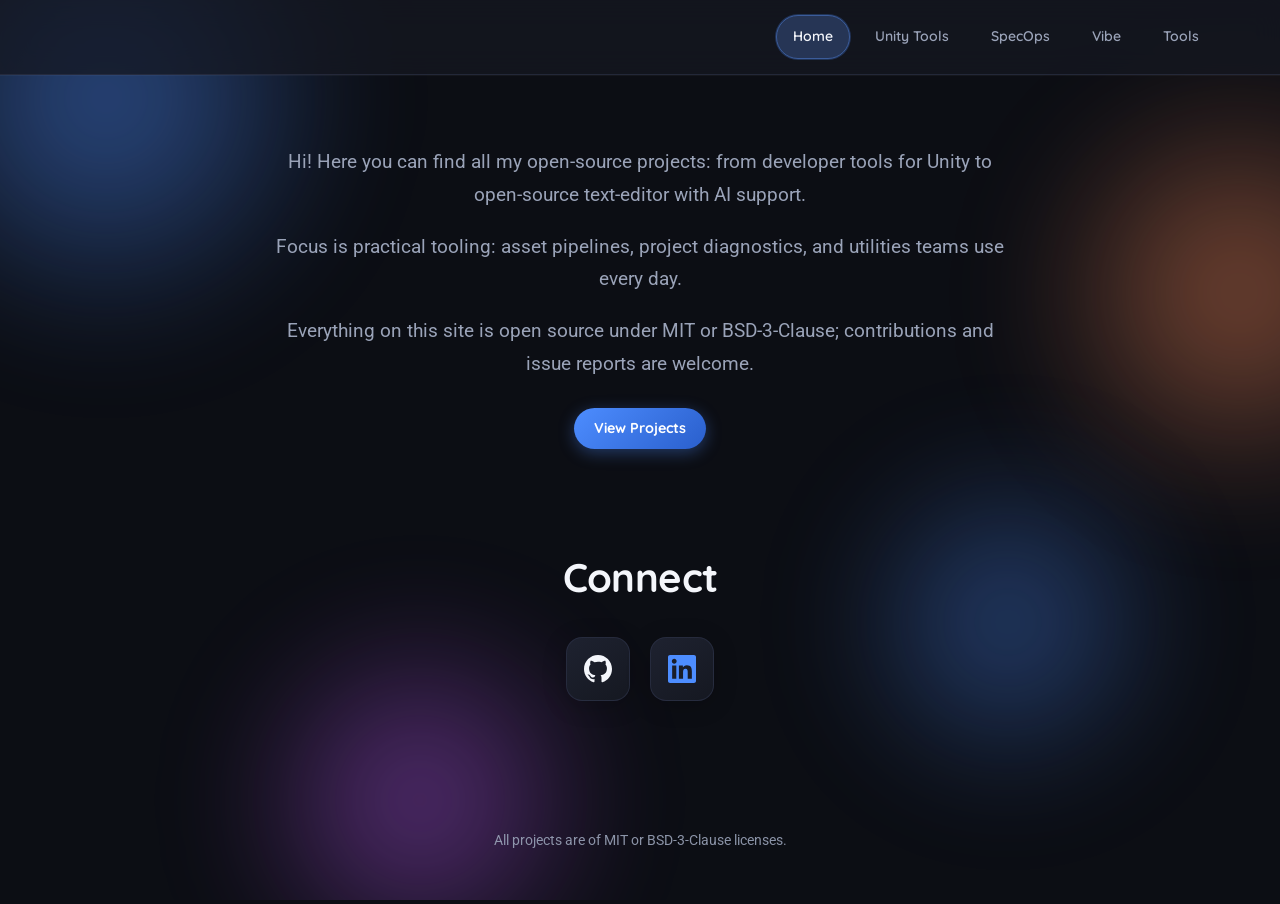
==== commit ec5e483c: "Site updated" ====
--- a/index.html
+++ b/index.html
@@ -4,7 +4,7 @@
   <meta charset="UTF-8">
   <meta name="viewport" content="width=device-width, initial-scale=1.0">
   <title>Alexey Perov</title>
-  
+  <link rel="icon" type="image/png" href="assets/github-logo.png">
   <link rel="preconnect" href="https://fonts.googleapis.com">
   <link rel="preconnect" href="https://fonts.gstatic.com" crossorigin>
   <link href="https://fonts.googleapis.com/css?family=Quicksand:700%7cRoboto:400,400i,700&amp;display=swap" rel="stylesheet">
@@ -46,7 +46,17 @@
   </style>
   <link rel="stylesheet" href="styles.css">
 </head>
-<body>
+<body class="has-bg-effect has-bg-effect--light-leak compact-sections">
+  
+  <div class="page-bg-effect page-bg-effect--light-leak" aria-hidden="true">
+    
+    <span class="light-leak light-leak--1"></span>
+    <span class="light-leak light-leak--2"></span>
+    <span class="light-leak light-leak--3"></span>
+    <span class="light-leak light-leak--4"></span>
+    
+  </div>
+  
   <a class="skip-link" href="#main-content">Skip to main content</a>
   <noscript>
     <style>
@@ -70,7 +80,7 @@
         </button>
         <nav class="site-nav" id="site-nav" aria-label="Site navigation">
           
-          <a class="site-nav__link" href="./">Home</a>
+          <a class="site-nav__link site-nav__link--active" href="./" aria-current="page">Home</a>
           
           <a class="site-nav__link" href="unity-tools/">Unity Tools</a>
           
@@ -88,7 +98,7 @@
   
 
   <main id="main-content">
-    <section class="intro section section-gradient scroll-reveal scroll-reveal--immediate"><div class="container center"><p>Here you can find developer tools for Unity, Flutter, and the web — from Editor utilities that keep projects healthy to image processing apps and open-source text-editor.</p><p>Focus is practical tooling: asset pipelines, project diagnostics, and utilities teams use every day.</p><p>Everything on this site is open source under MIT or BSD-3-Clause; contributions and issue reports are welcome.</p></div></section>
+    <section class="intro section section-gradient scroll-reveal scroll-reveal--immediate"><div class="container center"><p>Hi! Here you can find all my open-source projects: from developer tools for Unity to open-source text-editor with AI support.</p><p>Focus is practical tooling: asset pipelines, project diagnostics, and utilities teams use every day.</p><p>Everything on this site is open source under MIT or BSD-3-Clause; contributions and issue reports are welcome.</p><p class="intro__cta-wrap"><a class="intro__cta" href="unity-tools/">View Projects</a></p></div></section>
 <section class="follow-us section section-gradient scroll-reveal" id="follow_us"><div class="container"><h2 id="follow_us_title" class="center">Connect</h2><div class="follow-us__buttons"><a class="follow-us__btn follow-us__btn--github" href="https://github.com/AlexeyPerov" target="_blank" rel="noopener noreferrer" aria-label="GitHub"><svg class="follow-us__icon" viewBox="0 0 24 24" width="28" height="28" aria-hidden="true"><path fill="currentColor" d="M12 0C5.374 0 0 5.373 0 12c0 5.302 3.438 9.8 8.207 11.387.599.111.793-.261.793-.577v-2.234c-3.338.726-4.033-1.416-4.033-1.416-.546-1.387-1.333-1.756-1.333-1.756-1.089-.745.083-.729.083-.729 1.205.084 1.839 1.237 1.839 1.237 1.07 1.834 2.807 1.304 3.492.997.107-.775.418-1.305.762-1.604-2.665-.305-5.467-1.334-5.467-5.931 0-1.311.469-2.381 1.236-3.221-.124-.303-.535-1.524.117-3.176 0 0 1.008-.322 3.301 1.23A11.509 11.509 0 0112 5.803c1.02.005 2.047.138 3.006.404 2.291-1.552 3.297-1.23 3.297-1.23.653 1.653.242 2.874.118 3.176.77.84 1.235 1.911 1.235 3.221 0 4.609-2.807 5.624-5.479 5.921.43.372.823 1.102.823 2.222v3.293c0 .319.192.694.801.576C20.566 21.797 24 17.3 24 12c0-6.627-5.373-12-12-12z"/></svg></a><a class="follow-us__btn follow-us__btn--linkedin" href="https://www.linkedin.com/in/alexey-perov-4669b375/" target="_blank" rel="noopener noreferrer" aria-label="LinkedIn"><svg class="follow-us__icon" viewBox="0 0 24 24" width="28" height="28" aria-hidden="true"><path fill="currentColor" d="M20.447 20.452h-3.554v-5.569c0-1.328-.027-3.037-1.852-3.037-1.853 0-2.136 1.445-2.136 2.939v5.667H9.351V9h3.414v1.561h.046c.477-.9 1.637-1.85 3.37-1.85 3.601 0 4.267 2.37 4.267 5.455v6.286zM5.337 7.433c-1.144 0-2.063-.926-2.063-2.065 0-1.138.92-2.063 2.063-2.063 1.14 0 2.064.925 2.064 2.063 0 1.139-.925 2.065-2.064 2.065zm1.782 13.019H3.555V9h3.564v11.452zM22.225 0H1.771C.792 0 0 .774 0 1.729v20.542C0 23.227.792 24 1.771 24h20.451C23.2 24 24 23.227 24 22.271V1.729C24 .774 23.2 0 22.222 0h.003z"/></svg></a></div></div></section>
   </main>
 
@@ -98,6 +108,7 @@
   
   
   
+  
   <script src="nav.js" defer></script>
 </body>
 </html>
--- a/styles.css
+++ b/styles.css
@@ -100,6 +100,10 @@
   padding: clamp(72px, 10vw, 104px) 0;
 }
 
+body.compact-sections .section {
+  padding: clamp(36px, 5vw, 52px) 0;
+}
+
 .cover-banner {
   width: 100%;
   margin: 0;
@@ -611,6 +615,34 @@
 
 .section.intro .container p:empty {
   display: none;
+}
+
+.intro__cta-wrap {
+  margin: 1.75rem auto 0;
+  max-width: none;
+}
+
+.intro__cta {
+  display: inline-flex;
+  align-items: center;
+  justify-content: center;
+  text-decoration: none;
+  padding: 10px 20px;
+  border-radius: 999px;
+  background: linear-gradient(135deg, var(--accent) 0%, var(--accent-muted, var(--accent)) 100%);
+  color: #fff;
+  font-weight: 700;
+  font-size: 0.9rem;
+  font-family: var(--font-heading);
+  line-height: 1.4;
+  box-shadow: 0 4px 16px color-mix(in srgb, var(--accent) 35%, transparent);
+  transition: filter 0.15s ease, transform 0.15s ease, box-shadow 0.15s ease;
+}
+
+.intro__cta:hover {
+  transform: translateY(-1px);
+  filter: brightness(1.08);
+  box-shadow: 0 8px 24px color-mix(in srgb, var(--accent) 45%, transparent);
 }
 
 .section-gradient.catalog-showcase { background: var(--catalog-gradient); }
@@ -1337,6 +1369,7 @@
   .project-card:hover,
   .photos-grid__item:hover,
   .project-card__cta:hover,
+  .intro__cta:hover,
   .follow-us__btn:hover {
     transform: none;
   }
@@ -1513,3 +1546,217 @@
     font-size: 24px;
   }
 }
+
+[id$="-featured"] .catalog-store-btn {
+  display: inline-flex;
+  align-items: center;
+  justify-content: center;
+  padding: 10px 20px;
+  border-radius: 999px;
+  background: linear-gradient(135deg, var(--accent) 0%, var(--accent-muted, var(--accent)) 100%);
+  color: #fff;
+  font-weight: 700;
+  font-size: 0.9rem;
+  font-family: var(--font-heading);
+  line-height: 1.4;
+  box-shadow: 0 4px 16px color-mix(in srgb, var(--accent) 35%, transparent);
+  transition: filter 0.15s ease, transform 0.15s ease, box-shadow 0.15s ease;
+}
+
+[id$="-featured"] .catalog-store-btn:hover {
+  transform: translateY(-1px);
+  filter: brightness(1.08);
+  box-shadow: 0 8px 24px color-mix(in srgb, var(--accent) 45%, transparent);
+}
+
+[id$="-featured"] .catalog-store-btn__icon {
+  display: none;
+}
+
+[id$="-featured"] .catalog-store-btn::after {
+  content: "GitHub";
+}
+
+/* SpecOps screenshot panels */
+.section.intro:has(+ #specops-screenshots) {
+  padding-bottom: clamp(36px, 5vw, 52px);
+}
+
+#specops-screenshots.section {
+  padding-top: clamp(36px, 5vw, 52px);
+  padding-bottom: clamp(36px, 5vw, 52px);
+}
+
+#specops-screenshots.section + .project-grid.section {
+  padding-top: clamp(36px, 5vw, 52px);
+}
+
+#specops-screenshots .photos-grid__item {
+  padding: 14px;
+  border: 1px solid color-mix(in srgb, var(--line) 75%, transparent);
+  border-radius: 16px;
+  background: linear-gradient(180deg, #1e2840 0%, #1a1f38 45%, #1a1535 100%);
+  box-shadow: 0 4px 24px rgba(0, 0, 0, 0.18);
+  cursor: zoom-in;
+}
+
+#specops-screenshots .photos-grid__item:hover {
+  border-color: color-mix(in srgb, var(--accent) 35%, var(--line));
+}
+
+#specops-screenshots .photos-grid img {
+  border-radius: 12px;
+  border: none;
+}
+
+@media (max-width: 640px) {
+  .section.intro:has(+ #specops-screenshots) {
+    padding-bottom: 32px;
+  }
+
+  #specops-screenshots.section {
+    padding-top: 32px;
+    padding-bottom: 32px;
+  }
+
+  #specops-screenshots.section + .project-grid.section {
+    padding-top: 32px;
+  }
+}
+
+/* Tools page: halved vertical gap between intro and project grid */
+#tools-intro.section {
+  padding-bottom: clamp(36px, 5vw, 52px);
+}
+
+#tools-intro.section + #tools-projects.section {
+  padding-top: clamp(36px, 5vw, 52px);
+}
+
+@media (max-width: 640px) {
+  #tools-intro.section {
+    padding-bottom: 32px;
+  }
+
+  #tools-intro.section + #tools-projects.section {
+    padding-top: 32px;
+  }
+}
+
+/* Page background effects (layout.background_effect) */
+body.has-bg-effect {
+  position: relative;
+}
+
+.page-bg-effect {
+  position: fixed;
+  inset: 0;
+  z-index: 0;
+  overflow: hidden;
+  pointer-events: none;
+}
+
+.page-bg-effect__canvas {
+  display: block;
+  width: 100%;
+  height: 100%;
+}
+
+body.has-bg-effect .site-header {
+  position: sticky;
+  top: 0;
+  z-index: 10;
+  background: color-mix(in srgb, var(--surface) 78%, transparent);
+  backdrop-filter: blur(14px) saturate(1.2);
+}
+
+body.has-bg-effect main,
+body.has-bg-effect .footer {
+  position: relative;
+  z-index: 1;
+  background: transparent;
+}
+
+/* Light leaks */
+.light-leak {
+  position: absolute;
+  border-radius: 50%;
+  filter: blur(56px);
+  opacity: 0.58;
+  will-change: transform, opacity;
+}
+
+.light-leak--1 {
+  width: min(52vw, 520px);
+  height: min(52vw, 520px);
+  top: -18%;
+  left: -12%;
+  background: radial-gradient(circle, rgba(77, 141, 255, 0.9) 0%, rgba(77, 141, 255, 0) 68%);
+  animation: light-leak-drift-1 32s ease-in-out infinite;
+}
+
+.light-leak--2 {
+  width: min(44vw, 440px);
+  height: min(44vw, 440px);
+  top: 8%;
+  right: -14%;
+  background: radial-gradient(circle, rgba(255, 140, 90, 0.85) 0%, rgba(255, 140, 90, 0) 70%);
+  animation: light-leak-drift-2 28s ease-in-out infinite;
+}
+
+.light-leak--3 {
+  width: min(38vw, 380px);
+  height: min(38vw, 380px);
+  bottom: -10%;
+  left: 18%;
+  background: radial-gradient(circle, rgba(196, 91, 255, 0.8) 0%, rgba(196, 91, 255, 0) 72%);
+  animation: light-leak-drift-3 36s ease-in-out infinite;
+}
+
+.light-leak--4 {
+  width: min(34vw, 340px);
+  height: min(34vw, 340px);
+  bottom: 12%;
+  right: 8%;
+  background: radial-gradient(circle, rgba(77, 141, 255, 0.75) 0%, rgba(77, 141, 255, 0) 74%);
+  animation: light-leak-drift-4 24s ease-in-out infinite;
+}
+
+@keyframes light-leak-drift-1 {
+  0%, 100% { transform: translate(0, 0) scale(1); opacity: 0.5; }
+  50% { transform: translate(6vw, 4vh) scale(1.08); opacity: 0.68; }
+}
+
+@keyframes light-leak-drift-2 {
+  0%, 100% { transform: translate(0, 0) scale(1); opacity: 0.52; }
+  50% { transform: translate(-5vw, 6vh) scale(1.12); opacity: 0.66; }
+}
+
+@keyframes light-leak-drift-3 {
+  0%, 100% { transform: translate(0, 0) scale(1); opacity: 0.48; }
+  50% { transform: translate(4vw, -5vh) scale(1.06); opacity: 0.62; }
+}
+
+@keyframes light-leak-drift-4 {
+  0%, 100% { transform: translate(0, 0) scale(1); opacity: 0.46; }
+  50% { transform: translate(-3vw, -4vh) scale(1.1); opacity: 0.6; }
+}
+
+@media (prefers-reduced-motion: reduce) {
+  .light-leak {
+    animation: none;
+  }
+}
+
+/* Section panels stay transparent so the back-layer animation remains visible */
+body.has-bg-effect .section,
+body.has-bg-effect .section-gradient,
+body.has-bg-effect .widget-row.section,
+body.has-bg-effect .widget-column.section,
+body.has-bg-effect .widget-grid.section {
+  background: transparent !important;
+}
+
+body.has-bg-effect .section-gradient::before {
+  content: none;
+}
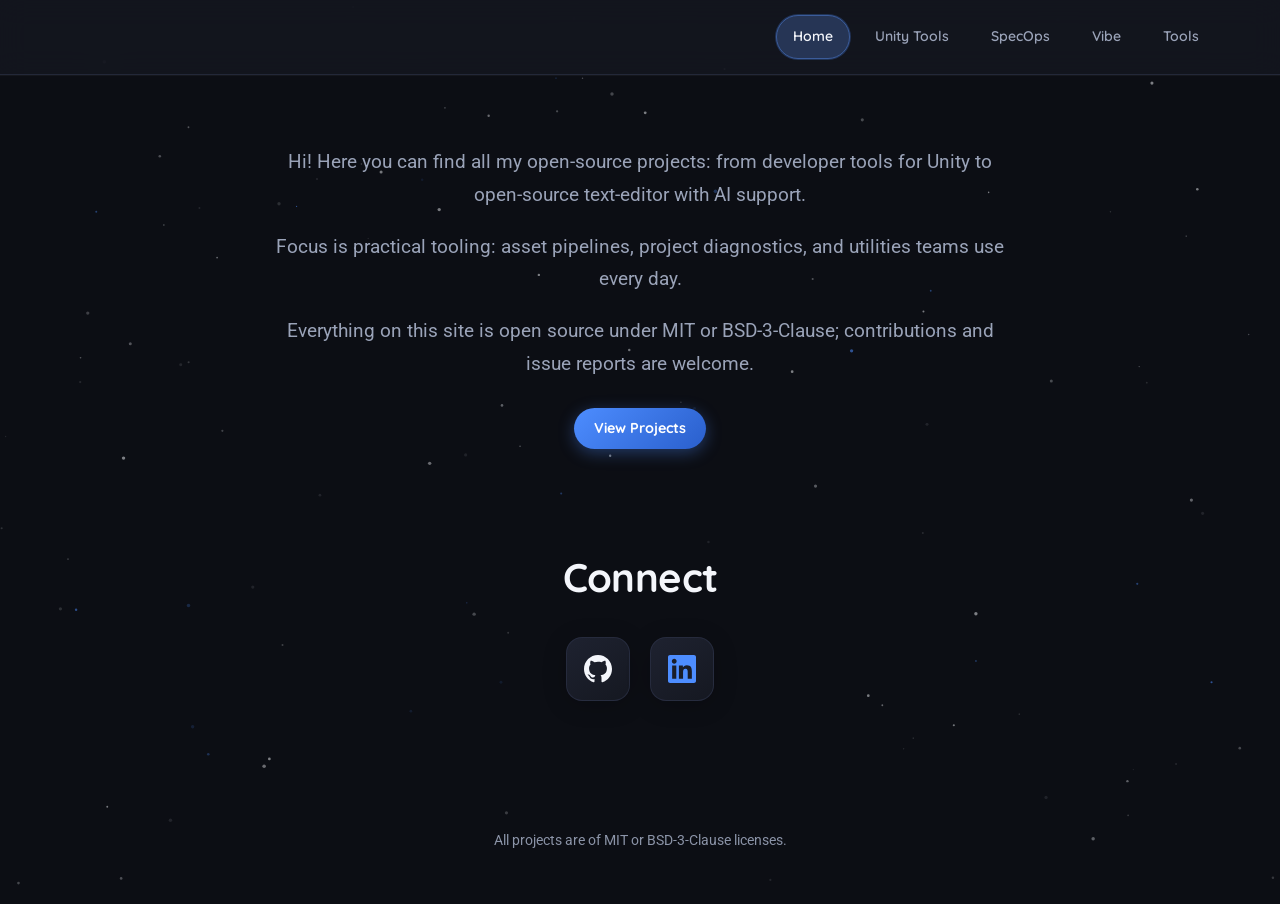
==== commit f93d4481: "Site updated" ====
--- a/index.html
+++ b/index.html
@@ -43,18 +43,33 @@
       --text-secondary: #9aa3b8;
       --widget-gradient: linear-gradient(145deg, #1a1f2e 0%, #12151f 100%);
     }
+    .scroll-reveal--immediate,
+    .scroll-reveal--immediate.scroll-reveal--visible {
+      opacity: 1;
+      transform: none;
+    }
+
+    body.has-bg-effect { position: relative; }
+    .page-bg-effect {
+      position: fixed;
+      inset: 0;
+      z-index: 0;
+      overflow: hidden;
+      pointer-events: none;
+    }
+    .page-bg-effect__canvas {
+      display: block;
+      width: 100%;
+      height: 100%;
+    }
+
   </style>
   <link rel="stylesheet" href="styles.css">
 </head>
-<body class="has-bg-effect has-bg-effect--light-leak compact-sections">
+<body class="has-bg-effect has-bg-effect--magic-dust compact-sections">
   
-  <div class="page-bg-effect page-bg-effect--light-leak" aria-hidden="true">
-    
-    <span class="light-leak light-leak--1"></span>
-    <span class="light-leak light-leak--2"></span>
-    <span class="light-leak light-leak--3"></span>
-    <span class="light-leak light-leak--4"></span>
-    
+  <div class="page-bg-effect page-bg-effect--magic-dust" aria-hidden="true">
+    <canvas class="page-bg-effect__canvas"></canvas>
   </div>
   
   <a class="skip-link" href="#main-content">Skip to main content</a>
@@ -108,7 +123,7 @@
   
   
   
-  
+  <script src="background-effects.js" defer></script>
   <script src="nav.js" defer></script>
 </body>
 </html>
--- a/styles.css
+++ b/styles.css
@@ -1677,77 +1677,6 @@
   background: transparent;
 }
 
-/* Light leaks */
-.light-leak {
-  position: absolute;
-  border-radius: 50%;
-  filter: blur(56px);
-  opacity: 0.58;
-  will-change: transform, opacity;
-}
-
-.light-leak--1 {
-  width: min(52vw, 520px);
-  height: min(52vw, 520px);
-  top: -18%;
-  left: -12%;
-  background: radial-gradient(circle, rgba(77, 141, 255, 0.9) 0%, rgba(77, 141, 255, 0) 68%);
-  animation: light-leak-drift-1 32s ease-in-out infinite;
-}
-
-.light-leak--2 {
-  width: min(44vw, 440px);
-  height: min(44vw, 440px);
-  top: 8%;
-  right: -14%;
-  background: radial-gradient(circle, rgba(255, 140, 90, 0.85) 0%, rgba(255, 140, 90, 0) 70%);
-  animation: light-leak-drift-2 28s ease-in-out infinite;
-}
-
-.light-leak--3 {
-  width: min(38vw, 380px);
-  height: min(38vw, 380px);
-  bottom: -10%;
-  left: 18%;
-  background: radial-gradient(circle, rgba(196, 91, 255, 0.8) 0%, rgba(196, 91, 255, 0) 72%);
-  animation: light-leak-drift-3 36s ease-in-out infinite;
-}
-
-.light-leak--4 {
-  width: min(34vw, 340px);
-  height: min(34vw, 340px);
-  bottom: 12%;
-  right: 8%;
-  background: radial-gradient(circle, rgba(77, 141, 255, 0.75) 0%, rgba(77, 141, 255, 0) 74%);
-  animation: light-leak-drift-4 24s ease-in-out infinite;
-}
-
-@keyframes light-leak-drift-1 {
-  0%, 100% { transform: translate(0, 0) scale(1); opacity: 0.5; }
-  50% { transform: translate(6vw, 4vh) scale(1.08); opacity: 0.68; }
-}
-
-@keyframes light-leak-drift-2 {
-  0%, 100% { transform: translate(0, 0) scale(1); opacity: 0.52; }
-  50% { transform: translate(-5vw, 6vh) scale(1.12); opacity: 0.66; }
-}
-
-@keyframes light-leak-drift-3 {
-  0%, 100% { transform: translate(0, 0) scale(1); opacity: 0.48; }
-  50% { transform: translate(4vw, -5vh) scale(1.06); opacity: 0.62; }
-}
-
-@keyframes light-leak-drift-4 {
-  0%, 100% { transform: translate(0, 0) scale(1); opacity: 0.46; }
-  50% { transform: translate(-3vw, -4vh) scale(1.1); opacity: 0.6; }
-}
-
-@media (prefers-reduced-motion: reduce) {
-  .light-leak {
-    animation: none;
-  }
-}
-
 /* Section panels stay transparent so the back-layer animation remains visible */
 body.has-bg-effect .section,
 body.has-bg-effect .section-gradient,
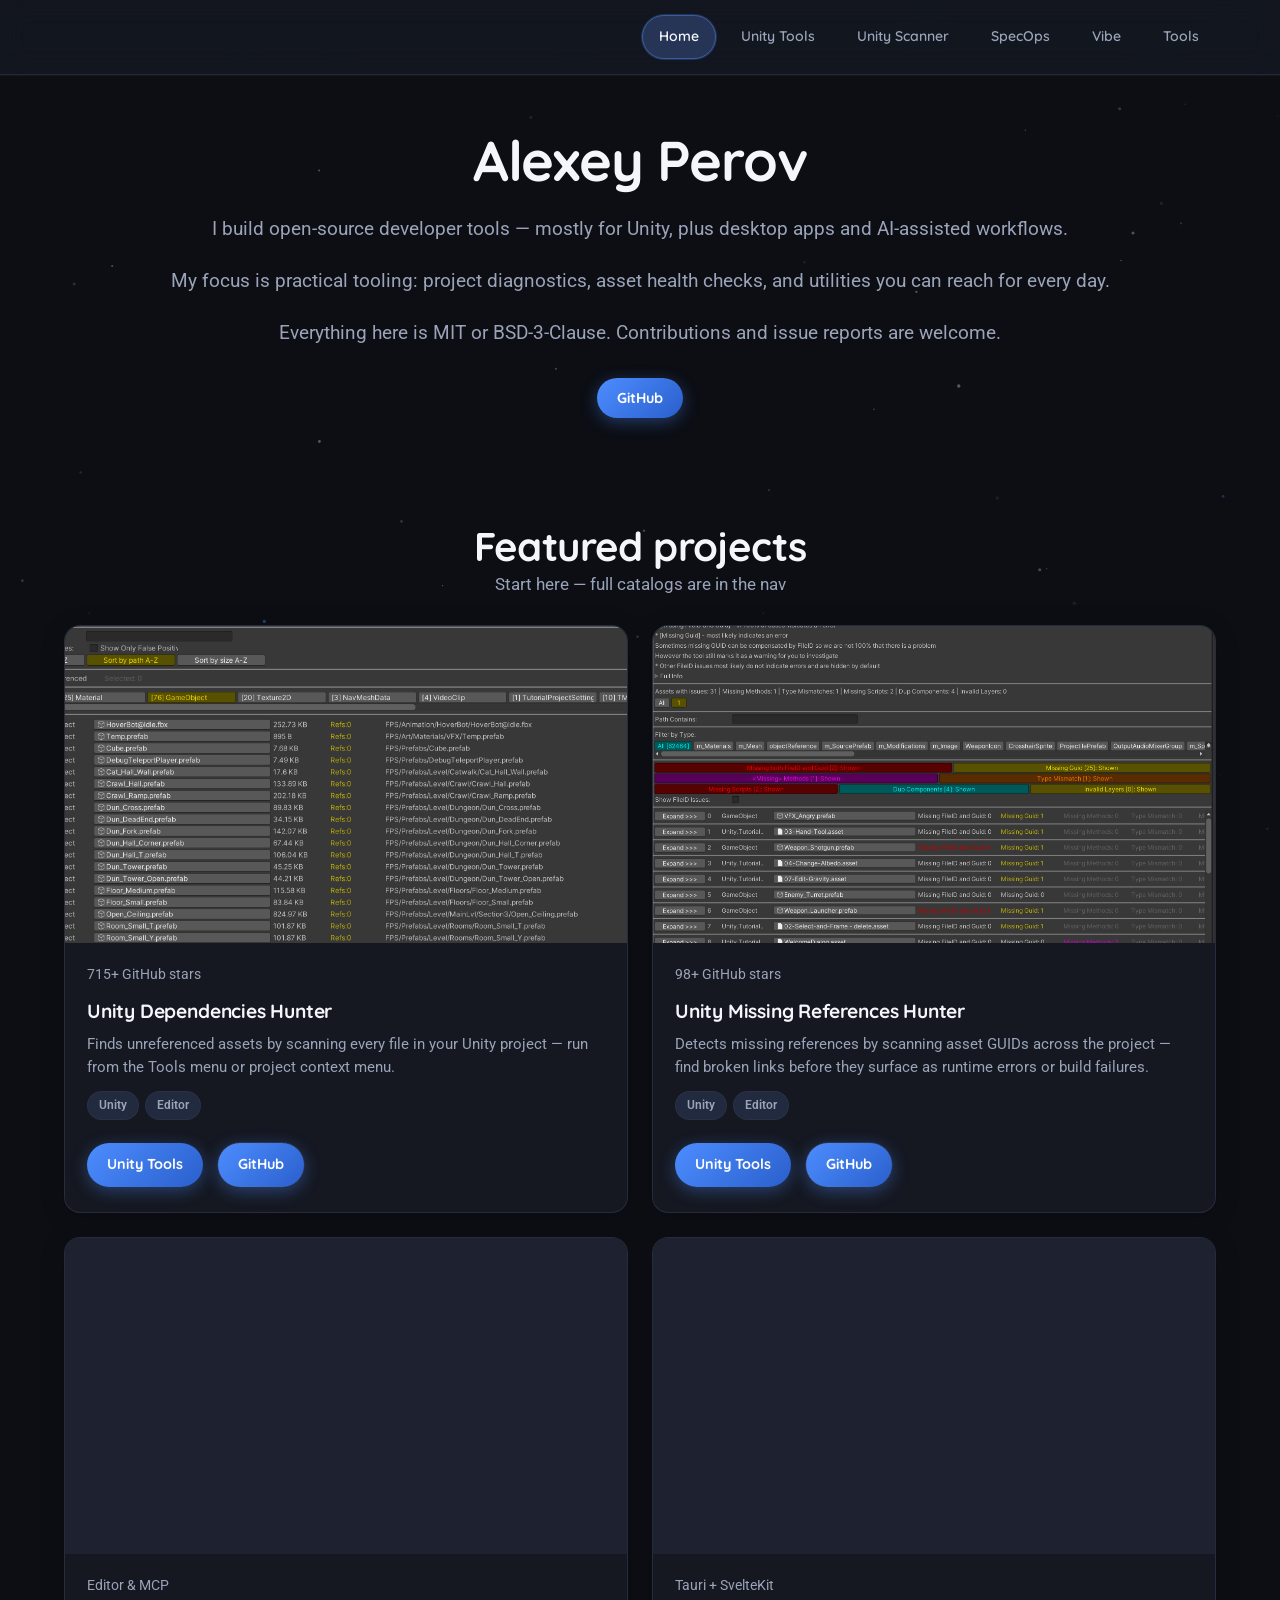
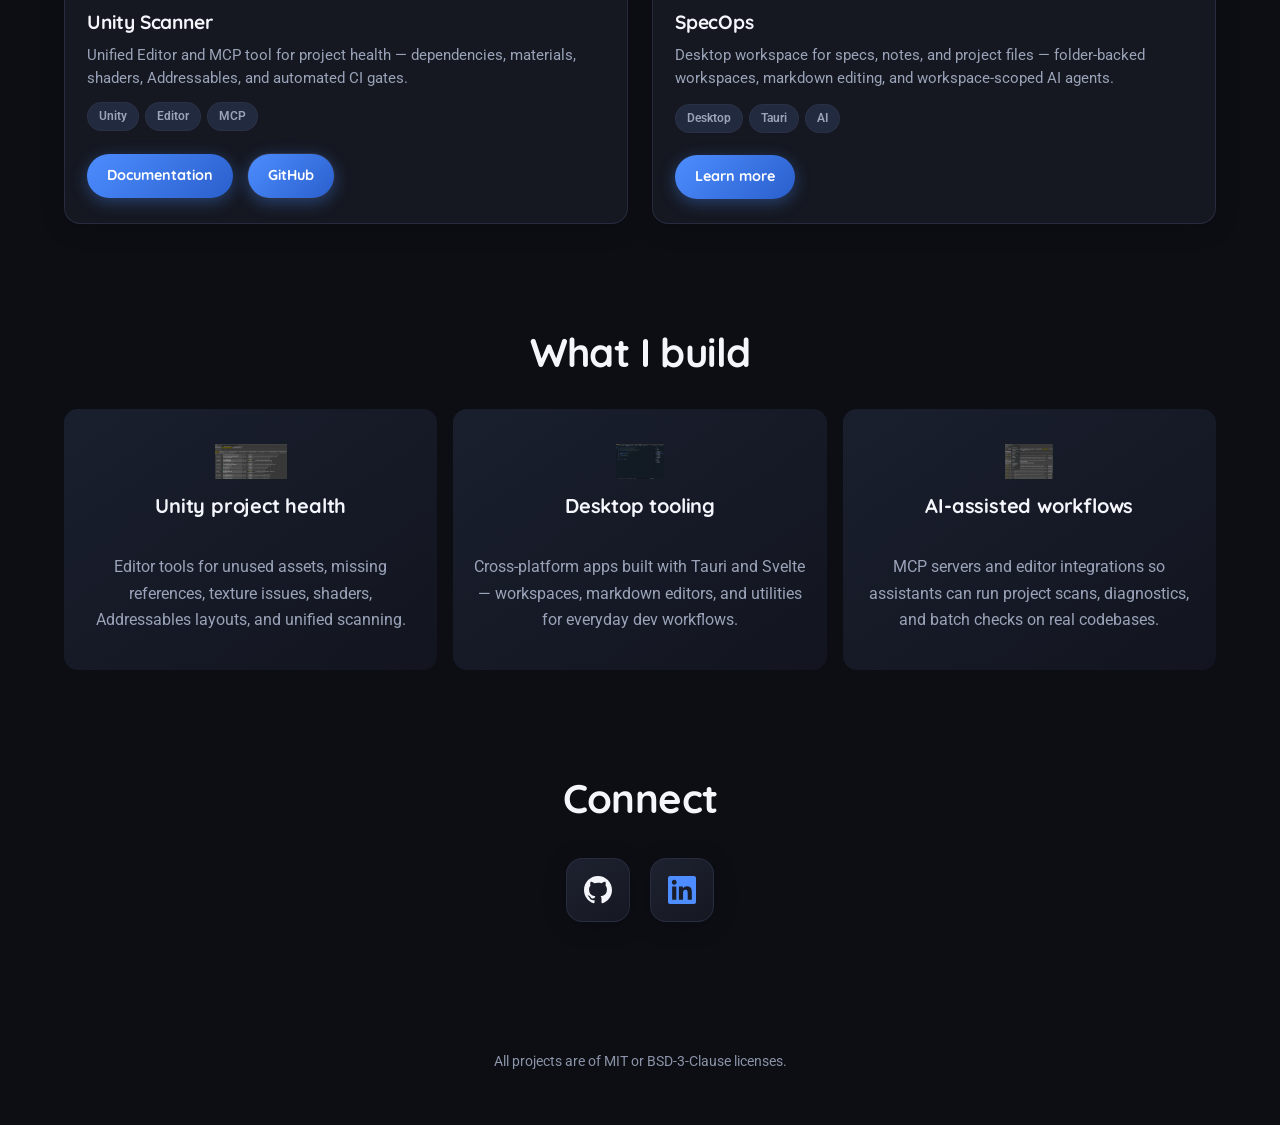
==== commit e0e2978f: "Site updated" ====
--- a/index.html
+++ b/index.html
@@ -8,17 +8,17 @@
   <link rel="preconnect" href="https://fonts.googleapis.com">
   <link rel="preconnect" href="https://fonts.gstatic.com" crossorigin>
   <link href="https://fonts.googleapis.com/css?family=Quicksand:700%7cRoboto:400,400i,700&amp;display=swap" rel="stylesheet">
-  <meta name="description" content="Developer tools for Unity, Flutter, and the web. Open-source Editor utilities, desktop apps, and AI tooling.">
+  <meta name="description" content="Open-source Unity Editor utilities, desktop apps, and AI tooling.">
   <link rel="canonical" href="https://alexeyperov.github.io/">
   <meta property="og:title" content="Alexey Perov">
-  <meta property="og:description" content="Developer tools for Unity, Flutter, and the web. Open-source Editor utilities, desktop apps, and AI tooling.">
+  <meta property="og:description" content="Open-source Unity Editor utilities, desktop apps, and AI tooling.">
   <meta property="og:url" content="https://alexeyperov.github.io/">
   <meta property="og:type" content="website">
   <meta property="og:image" content="https://alexeyperov.github.io/assets/github-logo.png">
   <meta name="theme-color" content="#4d8dff">
   <meta name="twitter:card" content="summary_large_image">
   <meta name="twitter:title" content="Alexey Perov">
-  <meta name="twitter:description" content="Developer tools for Unity, Flutter, and the web. Open-source Editor utilities, desktop apps, and AI tooling.">
+  <meta name="twitter:description" content="Open-source Unity Editor utilities, desktop apps, and AI tooling.">
   <meta name="twitter:image" content="https://alexeyperov.github.io/assets/github-logo.png">
   <style>
     :root {
@@ -99,6 +99,8 @@
           
           <a class="site-nav__link" href="unity-tools/">Unity Tools</a>
           
+          <a class="site-nav__link" href="unity-scanner/">Unity Scanner</a>
+          
           <a class="site-nav__link" href="specops/">SpecOps</a>
           
           <a class="site-nav__link" href="vibe/">Vibe</a>
@@ -113,7 +115,83 @@
   
 
   <main id="main-content">
-    <section class="intro section section-gradient scroll-reveal scroll-reveal--immediate"><div class="container center"><p>Hi! Here you can find all my open-source projects: from developer tools for Unity to open-source text-editor with AI support.</p><p>Focus is practical tooling: asset pipelines, project diagnostics, and utilities teams use every day.</p><p>Everything on this site is open source under MIT or BSD-3-Clause; contributions and issue reports are welcome.</p><p class="intro__cta-wrap"><a class="intro__cta" href="unity-tools/">View Projects</a></p></div></section>
+    <section class="intro section section-gradient scroll-reveal scroll-reveal--immediate" id="about-intro"><div class="container center"><h1 id="intro_title">Alexey Perov</h1><p>I build open-source developer tools — mostly for Unity, plus desktop apps and AI-assisted workflows.</p><p>My focus is practical tooling: project diagnostics, asset health checks, and utilities you can reach for every day.</p><p>Everything here is MIT or BSD-3-Clause. Contributions and issue reports are welcome.</p><p class="intro__cta-wrap"><a class="intro__cta" href="https://github.com/AlexeyPerov" target="_blank" rel="noopener noreferrer">GitHub</a></p></div></section>
+
+<section class="project-grid section section-gradient scroll-reveal scroll-reveal--immediate" id="featured" data-widget-type="project_grid">
+  <div class="container">
+    <h2 class="center">Featured projects</h2>
+    <p class="project-grid__sub center">Start here — full catalogs are in the nav</p>
+    <div class="project-grid__grid">
+      
+      <article class="project-card scroll-reveal">
+        
+        <div class="project-card__media">
+          <img src="assets/dependencies-hunter-project-analysis-unused.png" alt="Unity Dependencies Hunter" loading="lazy" decoding="async">
+        </div>
+        
+        <div class="project-card__body">
+          <p class="project-card__meta-line">715&#43; GitHub stars</p>
+          
+          <h3 class="project-card__title">Unity Dependencies Hunter</h3>
+          <p class="project-card__desc">Finds unreferenced assets by scanning every file in your Unity project — run from the Tools menu or project context menu.</p>
+          <ul class="project-card__tags"><li>Unity</li><li>Editor</li></ul>
+          <p class="project-card__cta-wrap"><a class="project-card__cta" href="unity-tools/">Unity Tools</a> <a class="project-card__cta project-card__cta--secondary" href="https://github.com/AlexeyPerov/Unity-Dependencies-Hunter" target="_blank" rel="noopener noreferrer">GitHub</a></p>
+        </div>
+      </article>
+      
+      <article class="project-card scroll-reveal">
+        
+        <div class="project-card__media">
+          <img src="assets/mrf-main_window.png" alt="Unity Missing References Hunter" loading="lazy" decoding="async">
+        </div>
+        
+        <div class="project-card__body">
+          <p class="project-card__meta-line">98&#43; GitHub stars</p>
+          
+          <h3 class="project-card__title">Unity Missing References Hunter</h3>
+          <p class="project-card__desc">Detects missing references by scanning asset GUIDs across the project — find broken links before they surface as runtime errors or build failures.</p>
+          <ul class="project-card__tags"><li>Unity</li><li>Editor</li></ul>
+          <p class="project-card__cta-wrap"><a class="project-card__cta" href="unity-tools/">Unity Tools</a> <a class="project-card__cta project-card__cta--secondary" href="https://github.com/AlexeyPerov/Unity-MissingReferences-Hunter" target="_blank" rel="noopener noreferrer">GitHub</a></p>
+        </div>
+      </article>
+      
+      <article class="project-card scroll-reveal">
+        
+        <div class="project-card__media">
+          <img src="assets/us-summary-table.png" alt="Unity Scanner" loading="lazy" decoding="async">
+        </div>
+        
+        <div class="project-card__body">
+          <p class="project-card__meta-line">Editor &amp; MCP</p>
+          
+          <h3 class="project-card__title">Unity Scanner</h3>
+          <p class="project-card__desc">Unified Editor and MCP tool for project health — dependencies, materials, shaders, Addressables, and automated CI gates.</p>
+          <ul class="project-card__tags"><li>Unity</li><li>Editor</li><li>MCP</li></ul>
+          <p class="project-card__cta-wrap"><a class="project-card__cta" href="unity-scanner/">Documentation</a> <a class="project-card__cta project-card__cta--secondary" href="https://github.com/AlexeyPerov/Unity-Scanner" target="_blank" rel="noopener noreferrer">GitHub</a></p>
+        </div>
+      </article>
+      
+      <article class="project-card scroll-reveal">
+        
+        <div class="project-card__media">
+          <img src="assets/spec-ops-main-screen-split-view.png" alt="SpecOps" loading="lazy" decoding="async">
+        </div>
+        
+        <div class="project-card__body">
+          <p class="project-card__meta-line">Tauri &#43; SvelteKit</p>
+          
+          <h3 class="project-card__title">SpecOps</h3>
+          <p class="project-card__desc">Desktop workspace for specs, notes, and project files — folder-backed workspaces, markdown editing, and workspace-scoped AI agents.</p>
+          <ul class="project-card__tags"><li>Desktop</li><li>Tauri</li><li>AI</li></ul>
+          <p class="project-card__cta-wrap"><a class="project-card__cta" href="specops/">Learn more</a></p>
+        </div>
+      </article>
+      
+    </div>
+  </div>
+</section>
+
+<section class="offers section section-gradient scroll-reveal" id="offers"><div class="container"><h2 id="offers_title" class="center">What I build</h2><div class="offers-grid"><article class="offer-card"><img class="offer-card__image" src="assets/dependencies-hunter-project-analysis-all.png" alt="Unity project health"><h3>Unity project health</h3><p>Editor tools for unused assets, missing references, texture issues, shaders, Addressables layouts, and unified scanning.</p></article><article class="offer-card"><img class="offer-card__image" src="assets/spec-ops-main-screen.png" alt="Desktop tooling"><h3>Desktop tooling</h3><p>Cross-platform apps built with Tauri and Svelte — workspaces, markdown editors, and utilities for everyday dev workflows.</p></article><article class="offer-card"><img class="offer-card__image" src="assets/us-menu-shaders.png" alt="AI-assisted workflows"><h3>AI-assisted workflows</h3><p>MCP servers and editor integrations so assistants can run project scans, diagnostics, and batch checks on real codebases.</p></article></div></div></section>
 <section class="follow-us section section-gradient scroll-reveal" id="follow_us"><div class="container"><h2 id="follow_us_title" class="center">Connect</h2><div class="follow-us__buttons"><a class="follow-us__btn follow-us__btn--github" href="https://github.com/AlexeyPerov" target="_blank" rel="noopener noreferrer" aria-label="GitHub"><svg class="follow-us__icon" viewBox="0 0 24 24" width="28" height="28" aria-hidden="true"><path fill="currentColor" d="M12 0C5.374 0 0 5.373 0 12c0 5.302 3.438 9.8 8.207 11.387.599.111.793-.261.793-.577v-2.234c-3.338.726-4.033-1.416-4.033-1.416-.546-1.387-1.333-1.756-1.333-1.756-1.089-.745.083-.729.083-.729 1.205.084 1.839 1.237 1.839 1.237 1.07 1.834 2.807 1.304 3.492.997.107-.775.418-1.305.762-1.604-2.665-.305-5.467-1.334-5.467-5.931 0-1.311.469-2.381 1.236-3.221-.124-.303-.535-1.524.117-3.176 0 0 1.008-.322 3.301 1.23A11.509 11.509 0 0112 5.803c1.02.005 2.047.138 3.006.404 2.291-1.552 3.297-1.23 3.297-1.23.653 1.653.242 2.874.118 3.176.77.84 1.235 1.911 1.235 3.221 0 4.609-2.807 5.624-5.479 5.921.43.372.823 1.102.823 2.222v3.293c0 .319.192.694.801.576C20.566 21.797 24 17.3 24 12c0-6.627-5.373-12-12-12z"/></svg></a><a class="follow-us__btn follow-us__btn--linkedin" href="https://www.linkedin.com/in/alexey-perov-4669b375/" target="_blank" rel="noopener noreferrer" aria-label="LinkedIn"><svg class="follow-us__icon" viewBox="0 0 24 24" width="28" height="28" aria-hidden="true"><path fill="currentColor" d="M20.447 20.452h-3.554v-5.569c0-1.328-.027-3.037-1.852-3.037-1.853 0-2.136 1.445-2.136 2.939v5.667H9.351V9h3.414v1.561h.046c.477-.9 1.637-1.85 3.37-1.85 3.601 0 4.267 2.37 4.267 5.455v6.286zM5.337 7.433c-1.144 0-2.063-.926-2.063-2.065 0-1.138.92-2.063 2.063-2.063 1.14 0 2.064.925 2.064 2.063 0 1.139-.925 2.065-2.064 2.065zm1.782 13.019H3.555V9h3.564v11.452zM22.225 0H1.771C.792 0 0 .774 0 1.729v20.542C0 23.227.792 24 1.771 24h20.451C23.2 24 24 23.227 24 22.271V1.729C24 .774 23.2 0 22.222 0h.003z"/></svg></a></div></div></section>
   </main>
 
--- a/styles.css
+++ b/styles.css
@@ -126,7 +126,7 @@
 
 .site-header {
   border-bottom: 1px solid color-mix(in srgb, var(--line) 65%, transparent);
-  background: color-mix(in srgb, var(--surface) 78%, transparent);
+  background: color-mix(in srgb, var(--surface) 85%, transparent);
   position: sticky;
   top: 0;
   backdrop-filter: blur(14px) saturate(1.2);
@@ -643,6 +643,63 @@
   transform: translateY(-1px);
   filter: brightness(1.08);
   box-shadow: 0 8px 24px color-mix(in srgb, var(--accent) 45%, transparent);
+}
+
+.intro__link-section {
+  margin-top: 1.75rem;
+}
+
+.intro__link-section-title {
+  margin-bottom: 0;
+}
+
+.intro__link-buttons {
+  margin-top: 36px;
+  display: flex;
+  flex-wrap: wrap;
+  justify-content: center;
+  align-items: stretch;
+  gap: 16px;
+}
+
+.intro__link-btn {
+  display: inline-flex;
+  align-items: center;
+  justify-content: center;
+  width: 10.5rem;
+  height: 10.5rem;
+  padding: 12px;
+  border-radius: 14px;
+  border: 1px solid color-mix(in srgb, var(--line) 70%, transparent);
+  background: var(--social-button-background, var(--widget-gradient));
+  color: var(--text-primary);
+  font-family: var(--font-heading);
+  font-weight: 600;
+  font-size: 0.875rem;
+  line-height: 1.25;
+  text-decoration: none;
+  text-align: center;
+  white-space: nowrap;
+  box-sizing: border-box;
+  box-shadow: 0 4px 16px rgba(0, 0, 0, 0.12);
+  transition: transform 0.15s ease, border-color 0.15s ease, box-shadow 0.15s ease, color 0.15s ease;
+}
+
+.intro__link-btn:hover {
+  transform: translateY(-2px);
+  border-color: color-mix(in srgb, var(--accent) 45%, var(--line));
+  box-shadow: 0 10px 28px rgba(0, 0, 0, 0.22);
+  color: var(--text-primary);
+}
+
+#about-intro .container > p {
+  white-space: nowrap;
+  max-width: none;
+}
+
+#unity-scanner-summary .project-grid__grid {
+  grid-template-columns: minmax(0, 560px);
+  justify-content: center;
 }
 
 .section-gradient.catalog-showcase { background: var(--catalog-gradient); }
@@ -883,6 +940,132 @@
   display: block;
 }
 
+.visually-hidden {
+  position: absolute;
+  width: 1px;
+  height: 1px;
+  padding: 0;
+  margin: -1px;
+  overflow: hidden;
+  clip: rect(0, 0, 0, 0);
+  white-space: nowrap;
+  border: 0;
+}
+
+.code-block {
+  display: block;
+  margin: 1.25rem auto 0;
+  max-width: 100%;
+  padding: 16px 18px;
+  border-radius: 12px;
+  background: var(--surface);
+  border: 1px solid var(--line);
+  color: var(--text-primary);
+  font-family: ui-monospace, SFMono-Regular, Menlo, Monaco, Consolas, monospace;
+  font-size: 0.875rem;
+  line-height: 1.5;
+  overflow-x: auto;
+  text-align: left;
+  white-space: pre-wrap;
+  word-break: break-word;
+}
+
+.intro__pre {
+  max-width: 720px;
+}
+
+.reference-panel-section__intro {
+  max-width: 720px;
+  margin: 0 auto 8px;
+  color: var(--text-secondary);
+}
+
+.reference-panel {
+  margin-top: 28px;
+  padding: 20px;
+  border-radius: 14px;
+  background: var(--widget-gradient);
+  border: 1px solid var(--line);
+}
+
+.reference-panel__select-wrap {
+  display: none;
+  margin-bottom: 16px;
+}
+
+.reference-panel__select {
+  width: 100%;
+  padding: 12px 14px;
+  border-radius: 12px;
+  border: 1px solid var(--line);
+  background: var(--surface);
+  color: var(--text-primary);
+  font: inherit;
+  font-family: var(--font-heading);
+  font-weight: 600;
+}
+
+.reference-panel__detail h3,
+.reference-panel__method {
+  margin-top: 0;
+  font-size: 1.35rem;
+}
+
+.reference-panel__signature {
+  margin: 0 0 1rem;
+  color: var(--text-secondary);
+  font-family: ui-monospace, SFMono-Regular, Menlo, Monaco, Consolas, monospace;
+  font-size: 0.9rem;
+}
+
+.reference-panel__description {
+  margin: 0 0 1rem;
+  color: var(--text-secondary);
+  line-height: 1.6;
+}
+
+.reference-panel__args {
+  margin: 0 0 1rem;
+}
+
+.reference-panel__arg {
+  margin-bottom: 12px;
+}
+
+.reference-panel__arg dt {
+  font-weight: 600;
+  color: var(--text-primary);
+  font-family: ui-monospace, SFMono-Regular, Menlo, Monaco, Consolas, monospace;
+}
+
+.reference-panel__arg-type {
+  margin: 4px 0 0;
+  color: var(--accent);
+  font-size: 0.9rem;
+}
+
+.reference-panel__arg-desc {
+  margin: 4px 0 0;
+  color: var(--text-secondary);
+}
+
+.reference-panel__code {
+  margin-top: 1rem;
+  margin-bottom: 0;
+}
+
+.project-card__cta--secondary {
+  margin-left: 10px;
+  background: transparent;
+  border: 1px solid var(--line);
+  color: var(--text-secondary);
+}
+
+.project-card__cta--secondary:hover {
+  color: var(--text-primary);
+  border-color: var(--accent-muted);
+}
+
 .vacancy-detail h3 {
   margin-top: 0;
   font-size: 1.35rem;
@@ -1063,6 +1246,12 @@
   .photos-grid { grid-template-columns: repeat(2, minmax(0, 1fr)); gap: 16px; }
   .split-widget__layout {
     grid-template-columns: 1fr;
+  }
+  .reference-panel__select-wrap {
+    display: block;
+  }
+  .reference-panel .split-widget__nav {
+    display: none;
   }
 }
 
@@ -1643,6 +1832,45 @@
   }
 }
 
+/* Unity Scanner page: halved vertical gap between neighboring sections */
+.section.intro:has(+ #unity-scanner-featured) {
+  padding-bottom: clamp(18px, 2.5vw, 26px);
+}
+
+#unity-scanner-featured.section {
+  padding-top: clamp(18px, 2.5vw, 26px);
+  padding-bottom: clamp(18px, 2.5vw, 26px);
+}
+
+#unity-scanner-featured.section + .reference-panel.section {
+  padding-top: clamp(18px, 2.5vw, 26px);
+}
+
+#unity-scanner-featured.section + .reference-panel.section + .intro.section {
+  padding-top: clamp(18px, 2.5vw, 26px);
+}
+
+#unity-scanner-featured.section + .reference-panel.section + .intro.section + .reference-panel.section {
+  padding-top: clamp(18px, 2.5vw, 26px);
+}
+
+@media (max-width: 640px) {
+  .section.intro:has(+ #unity-scanner-featured) {
+    padding-bottom: 16px;
+  }
+
+  #unity-scanner-featured.section {
+    padding-top: 16px;
+    padding-bottom: 16px;
+  }
+
+  #unity-scanner-featured.section + .reference-panel.section,
+  #unity-scanner-featured.section + .reference-panel.section + .intro.section,
+  #unity-scanner-featured.section + .reference-panel.section + .intro.section + .reference-panel.section {
+    padding-top: 16px;
+  }
+}
+
 /* Page background effects (layout.background_effect) */
 body.has-bg-effect {
   position: relative;
@@ -1666,7 +1894,7 @@
   position: sticky;
   top: 0;
   z-index: 10;
-  background: color-mix(in srgb, var(--surface) 78%, transparent);
+  background: color-mix(in srgb, var(--surface) 85%, transparent);
   backdrop-filter: blur(14px) saturate(1.2);
 }
 
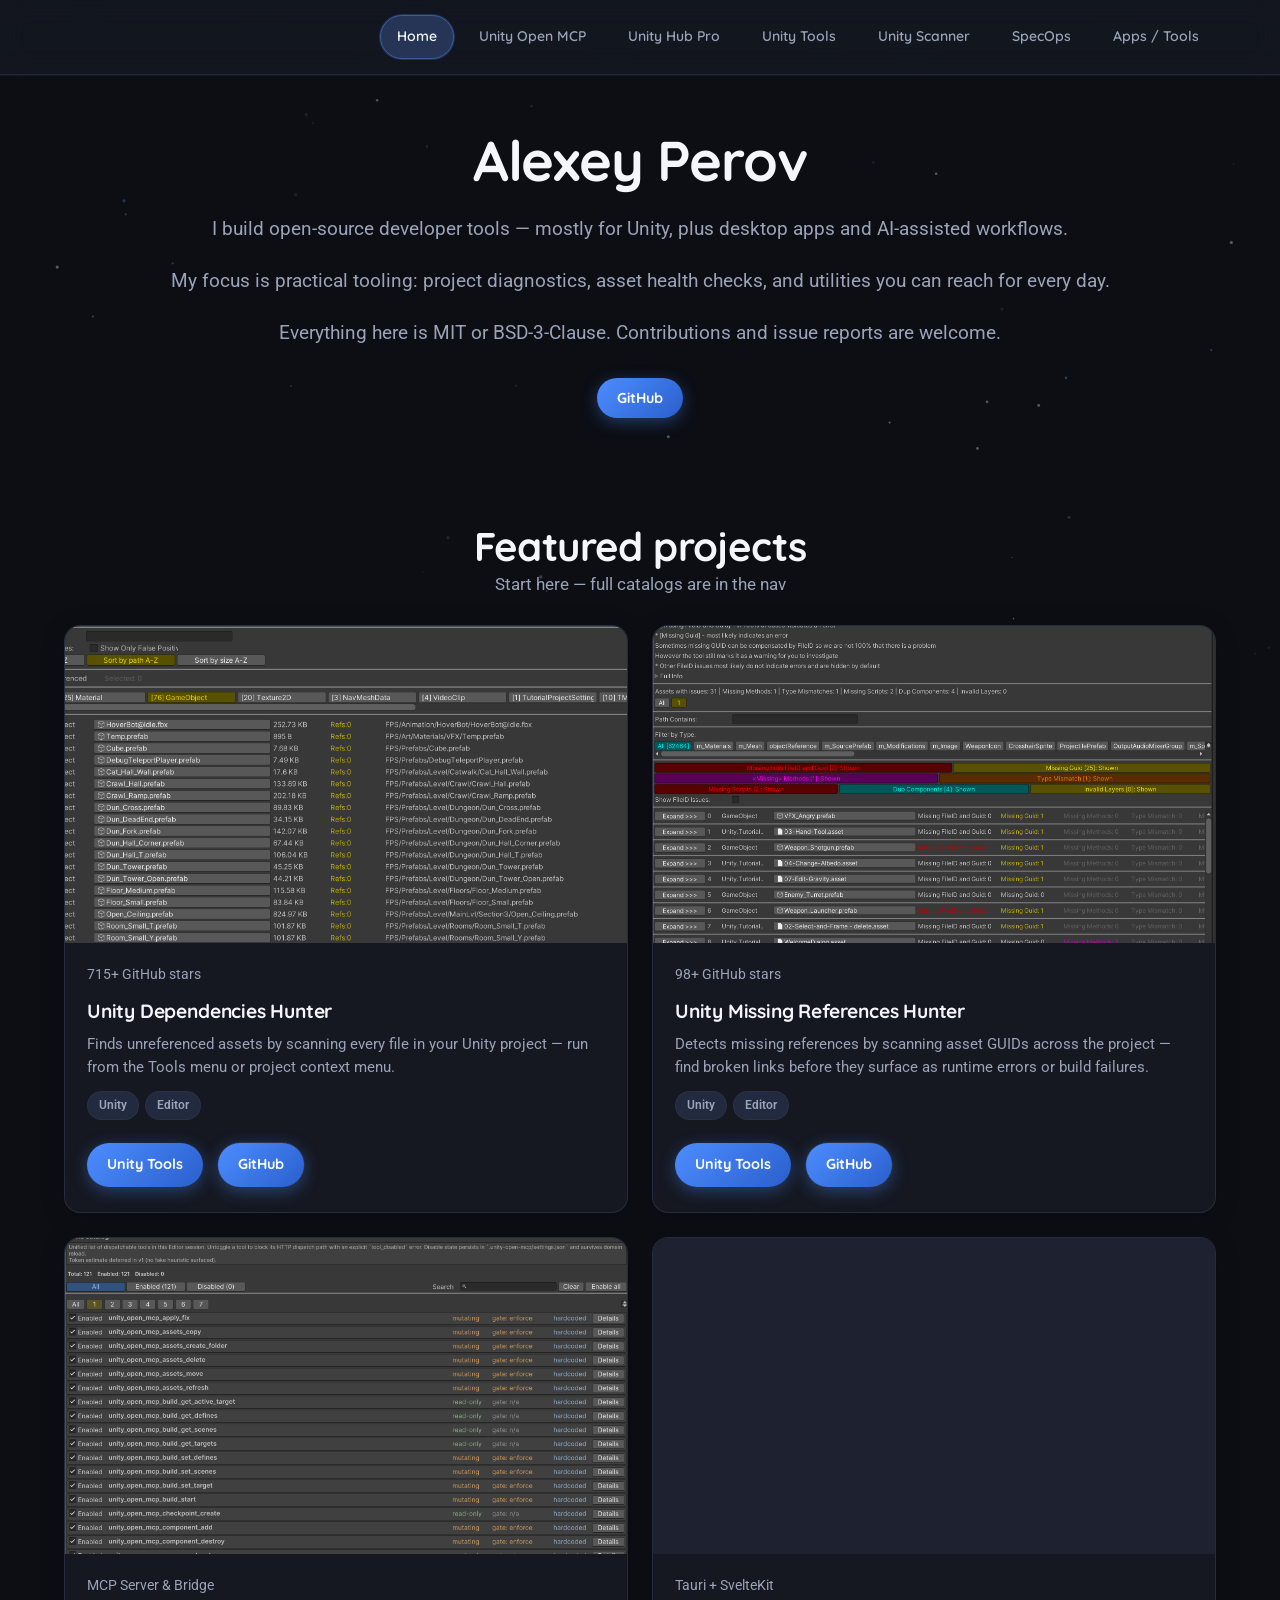
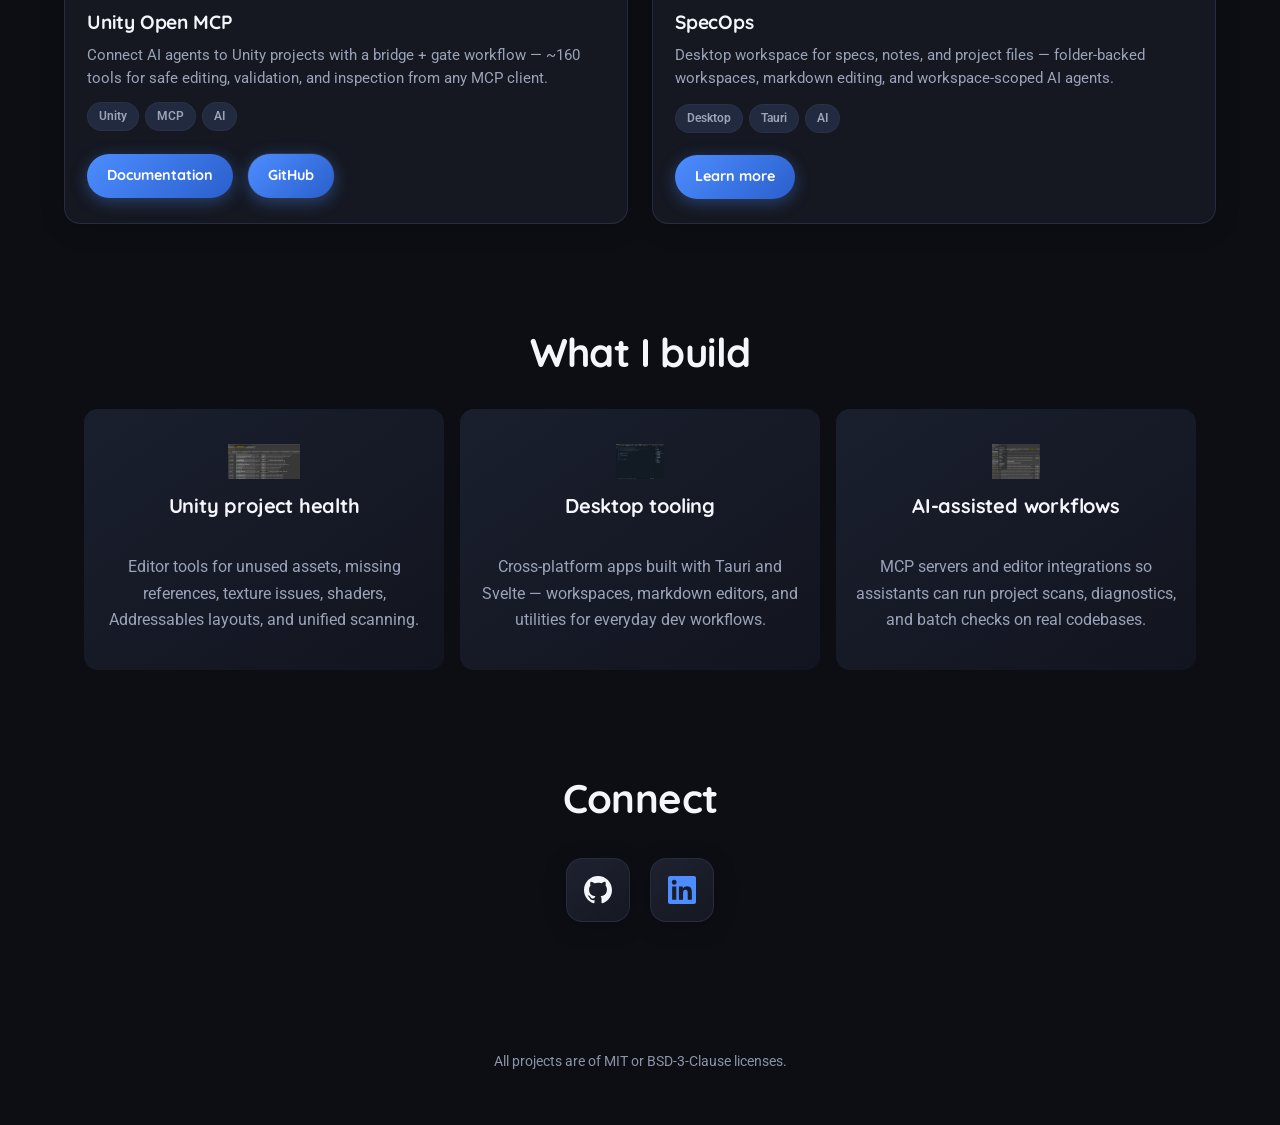
==== commit 79eaa79d: "Site updated" ====
--- a/index.html
+++ b/index.html
@@ -97,15 +97,17 @@
           
           <a class="site-nav__link site-nav__link--active" href="./" aria-current="page">Home</a>
           
+          <a class="site-nav__link" href="unity-open-mcp/">Unity Open MCP</a>
+          
+          <a class="site-nav__link" href="unity-hub-pro/">Unity Hub Pro</a>
+          
           <a class="site-nav__link" href="unity-tools/">Unity Tools</a>
           
           <a class="site-nav__link" href="unity-scanner/">Unity Scanner</a>
           
           <a class="site-nav__link" href="specops/">SpecOps</a>
           
-          <a class="site-nav__link" href="vibe/">Vibe</a>
-          
-          <a class="site-nav__link" href="tools/">Tools</a>
+          <a class="site-nav__link" href="tools/">Apps / Tools</a>
           
         </nav>
         
@@ -158,16 +160,16 @@
       <article class="project-card scroll-reveal">
         
         <div class="project-card__media">
-          <img src="assets/us-summary-table.png" alt="Unity Scanner" loading="lazy" decoding="async">
-        </div>
-        
-        <div class="project-card__body">
-          <p class="project-card__meta-line">Editor &amp; MCP</p>
-          
-          <h3 class="project-card__title">Unity Scanner</h3>
-          <p class="project-card__desc">Unified Editor and MCP tool for project health — dependencies, materials, shaders, Addressables, and automated CI gates.</p>
-          <ul class="project-card__tags"><li>Unity</li><li>Editor</li><li>MCP</li></ul>
-          <p class="project-card__cta-wrap"><a class="project-card__cta" href="unity-scanner/">Documentation</a> <a class="project-card__cta project-card__cta--secondary" href="https://github.com/AlexeyPerov/Unity-Scanner" target="_blank" rel="noopener noreferrer">GitHub</a></p>
+          <img src="assets/uomcp-bridge-tools.png" alt="Unity Open MCP" loading="lazy" decoding="async">
+        </div>
+        
+        <div class="project-card__body">
+          <p class="project-card__meta-line">MCP Server &amp; Bridge</p>
+          
+          <h3 class="project-card__title">Unity Open MCP</h3>
+          <p class="project-card__desc">Connect AI agents to Unity projects with a bridge &#43; gate workflow — ~160 tools for safe editing, validation, and inspection from any MCP client.</p>
+          <ul class="project-card__tags"><li>Unity</li><li>MCP</li><li>AI</li></ul>
+          <p class="project-card__cta-wrap"><a class="project-card__cta" href="unity-open-mcp/">Documentation</a> <a class="project-card__cta project-card__cta--secondary" href="https://github.com/AlexeyPerov/unity-open-mcp" target="_blank" rel="noopener noreferrer">GitHub</a></p>
         </div>
       </article>
       
--- a/styles.css
+++ b/styles.css
@@ -567,9 +567,17 @@
 
 .offers-grid {
   margin-top: 28px;
-  display: grid;
-  grid-template-columns: repeat(auto-fit, minmax(240px, 1fr));
+  /* flex-wrap + center so partial rows (e.g. 2 of 3 cards) center
+     instead of left-aligning; full rows look identical to a grid. */
+  display: flex;
+  flex-wrap: wrap;
+  justify-content: center;
   gap: 16px;
+}
+
+.offers-grid .offer-card {
+  flex: 1 1 240px;
+  max-width: 360px;
 }
 
 .offer-card,
@@ -702,6 +710,72 @@
   justify-content: center;
 }
 
+/* "Links" project_grid variant — source/external links shown as compact,
+   narrow cards that read as a row of actions, not project showcases. */
+.project-grid.section#links .project-grid__grid {
+  grid-template-columns: minmax(0, 420px);
+  justify-content: center;
+  gap: 0.85rem;
+  margin-top: 4px;
+}
+
+.project-grid.section#links .project-card {
+  flex-direction: row;
+  align-items: center;
+  gap: 14px;
+  padding: 14px 18px;
+  border-radius: 12px;
+}
+
+.project-grid.section#links .project-card__body {
+  padding: 0;
+  flex: 1 1 auto;
+  min-width: 0;
+}
+
+.project-grid.section#links .project-card__title {
+  font-size: 1.05rem;
+  margin-bottom: 2px;
+}
+
+.project-grid.section#links .project-card__desc {
+  font-size: 0.92rem;
+  line-height: 1.4;
+  margin-bottom: 0;
+}
+
+.project-grid.section#links .project-card__cta-wrap {
+  margin-top: 0;
+  flex-shrink: 0;
+}
+
+.project-grid.section#links .project-card__cta {
+  padding: 8px 16px;
+  font-size: 0.9rem;
+  white-space: nowrap;
+}
+
+@media (max-width: 640px) {
+  .project-grid.section#links .project-grid__grid {
+    grid-template-columns: 1fr;
+  }
+
+  .project-grid.section#links .project-card {
+    flex-direction: column;
+    align-items: stretch;
+    text-align: left;
+  }
+
+  .project-grid.section#links .project-card__cta-wrap {
+    width: 100%;
+  }
+
+  .project-grid.section#links .project-card__cta {
+    display: inline-block;
+    text-align: center;
+  }
+}
+
 .section-gradient.catalog-showcase { background: var(--catalog-gradient); }
 .section-gradient.project-grid { background: var(--project-grid-gradient, var(--catalog-gradient)); }
 .section-gradient.media-swiper-widget { background: var(--catalog-gradient); }
@@ -1263,6 +1337,11 @@
   .photos-grid {
     grid-template-columns: 1fr;
   }
+  /* info_grid: full-width single column on phones. */
+  .offers-grid .offer-card {
+    flex-basis: 100%;
+    max-width: none;
+  }
   .catalog-app-card .catalog-carousel {
     display: none;
   }
